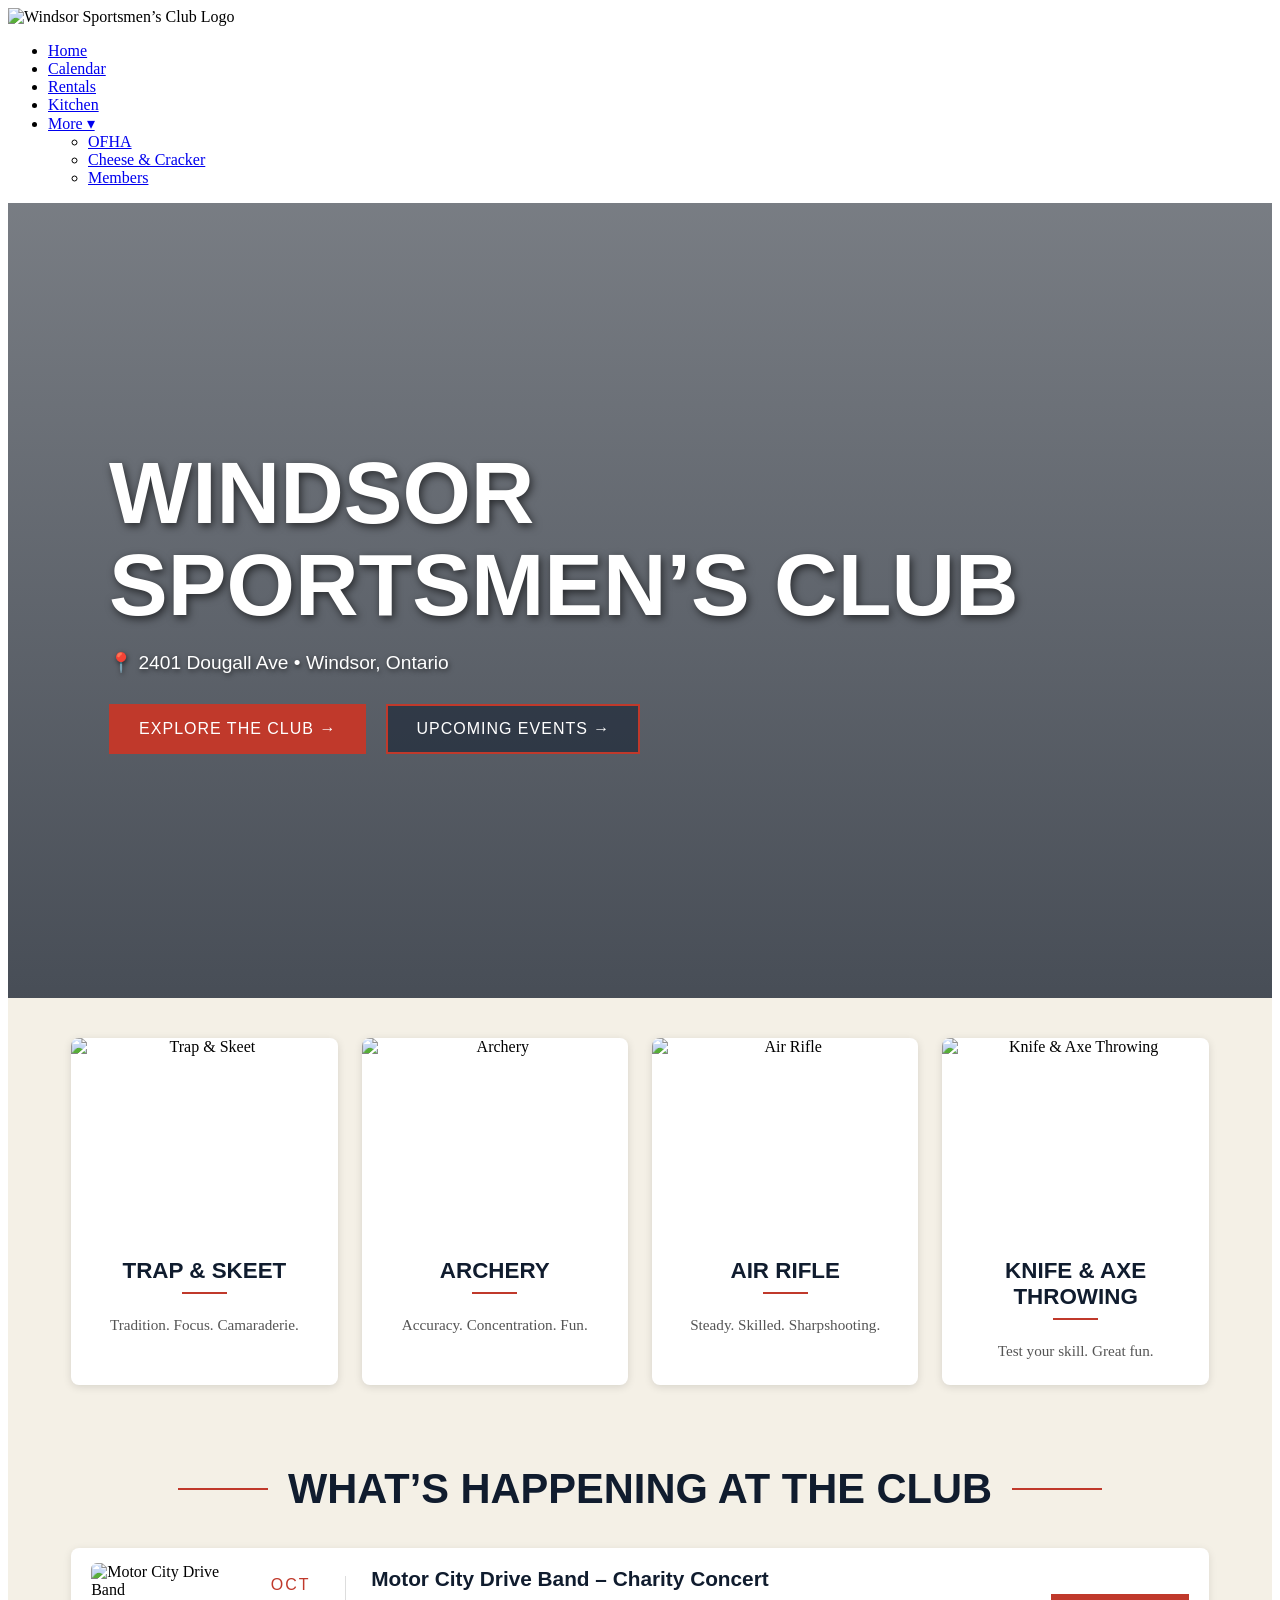
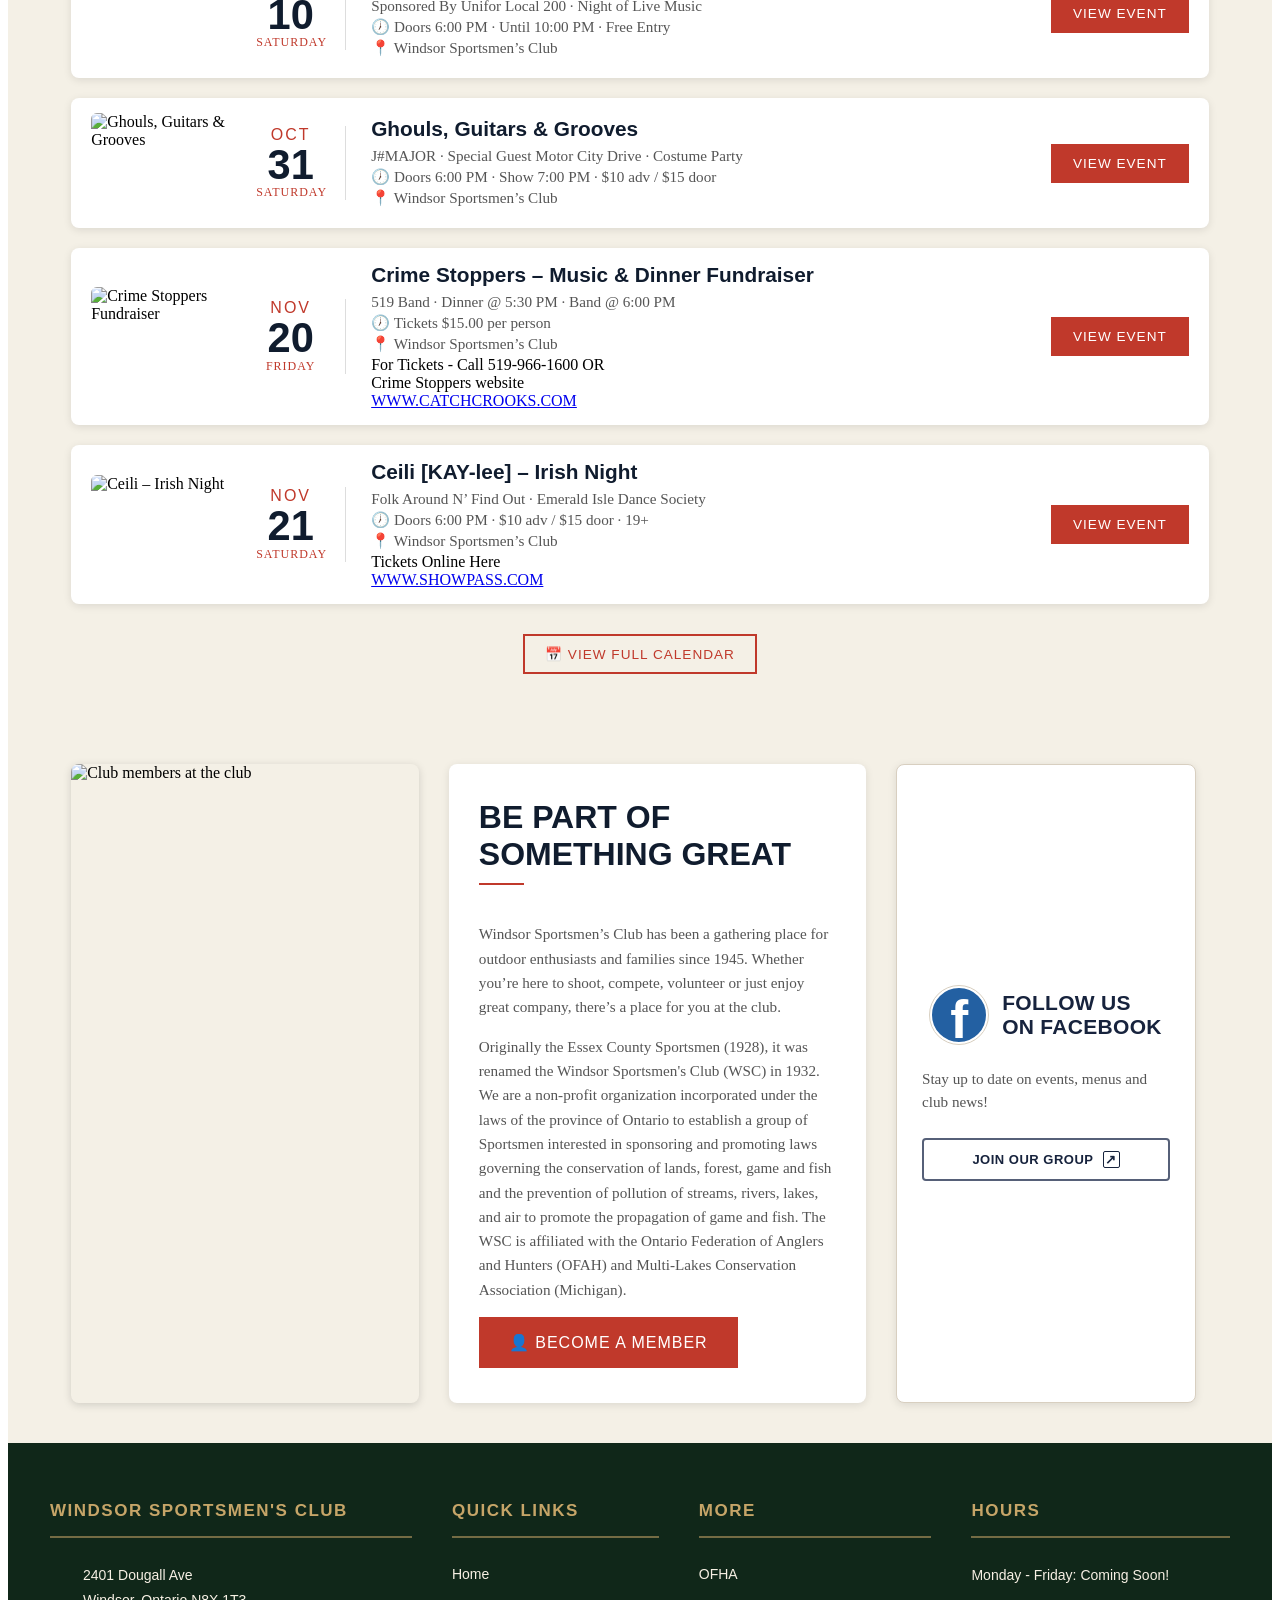
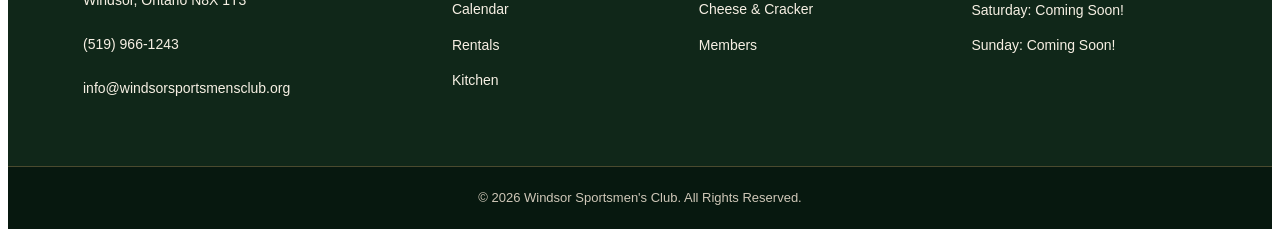
==== index.html @ 7c928023 "Update footer hours to 'Coming Soon!'" ====
<!DOCTYPE html>
<html lang="en">
<head>
    <meta charset="UTF-8">
    <meta name="viewport" content="width=device-width, initial-scale=1, user-scalable=yes">
    <title>Windsor Sportsmen’s Club</title>
    <link rel="stylesheet" href="styles.css?v=10">
    <link rel="stylesheet" href="styles/home.css">
    <link rel="stylesheet" href="styles/index.css">
</head>

<body class="home">

<!-- =========================================================
     NAVIGATION (DIRECTLY INCLUDED) — UNCHANGED
========================================================= -->
<header>
    <nav class="main-nav">

        <!-- LOGO -->
        <div class="logo">
            <img src="images/WINDSOR SPORTSMANS REMAKE.png"
                 alt="Windsor Sportsmen’s Club Logo">
        </div>

        <div class="nav-spacer"></div>

        <!-- NAV LINKS -->
        <ul class="nav-links">

            <li><a href="index.html">Home</a></li>
            <li><a href="calendar.html">Calendar</a></li>
            <li><a href="private-events.html">Rentals</a></li>
            <li><a href="kitchen.html">Kitchen</a></li>

             <!-- MORE DROPDOWN -->
            <li class="dropdown">
                <a href="#">More ▾</a>

                <ul class="dropdown-menu">

                    <li><a href="ofha.html">OFHA</a></li>
                    <li><a href="cheese-cracker.html">Cheese & Cracker</a></li>
                    <li><a href="members.html">Members</a></li>

                </ul>
            </li>

        </ul>
    </nav>
</header>

<main>

    <!-- Spacer under fixed nav -->
    <section style="height: -20px;"></section>

<!-- =========================================================
     HERO SECTION
========================================================= -->
<section class="hero" id="hero">

    <h1 class="hero-title home-hero-title">
        Windsor<br>Sportsmen’s Club
    </h1>

    <p class="hero-address">📍 2401 Dougall Ave • Windsor, Ontario</p>

    <div class="hero-buttons">
        <a href="#" class="btn btn-solid">Explore the Club →</a>
        <a href="calendar.html" class="btn btn-outline">Upcoming Events →</a>
    </div>

</section>

<!-- =========================================================
     ACTIVITY CARDS
========================================================= -->
<section class="activities">

    <div class="activity-card"
     onclick="location.href='trap-skeet.html';">
        <img src="images/trapskeet.png" alt="Trap & Skeet">
        <div class="activity-body">
            <h3>Trap & Skeet</h3>
            <span class="line"></span>
            <p>Tradition. Focus. Camaraderie.</p>
        </div>
    </div>

    <div class="activity-card"
     onclick="location.href='archery.html';">
        <img src="images/archery.jpg" alt="Archery">
        <div class="activity-body">
            <h3>Archery</h3>
            <span class="line"></span>
            <p>Accuracy. Concentration. Fun.</p>
        </div>
    </div>

    <div class="activity-card"
     onclick="location.href='air-rifle.html';">
        <img src="images/airrifle.png" alt="Air Rifle">
        <div class="activity-body">
            <h3>Air Rifle</h3>
            <span class="line"></span>
            <p>Steady. Skilled. Sharpshooting.</p>
        </div>
    </div>

    <div class="activity-card"
     onclick="location.href='KnifeAxe.html';">
        <img src="images/axethrowing.png" alt="Knife & Axe Throwing">
        <div class="activity-body">
            <h3>Knife & Axe Throwing</h3>
            <span class="line"></span>
            <p>Test your skill. Great fun.</p>
        </div>
    </div>

</section>

<!-- =========================================================
     EVENTS SECTION
========================================================= -->
<section class="events-section">

    <h2 class="events-heading">
        <span class="line"></span>
        What’s Happening at the Club
        <span class="line"></span>
    </h2>

    <!-- EVENT 1 -->
    <div class="event-row">

        <img src="images/facebook_1791176441052_75127385114109693631.jpg"
             alt="Motor City Drive Band"
             class="clickable-vertical-img"
             onclick="openFullscreenImage('images/facebook_1791176441052_7512738511410969363.jpg')">

        <div class="event-date">
            <span class="event-month">OCT</span>
            <span class="event-day">10</span>
            <span class="event-weekday">Saturday</span>
        </div>

        <div class="event-details">
            <h3>Motor City Drive Band – Charity Concert</h3>
            <p>Sponsored By Unifor Local 200 · Night of Live Music</p>
            <p>🕖 Doors 6:00 PM · Until 10:00 PM · Free Entry</p>
            <p>📍 Windsor Sportsmen’s Club</p>
        </div>

        <a href="calendar.html" class="btn btn-solid btn-small">View Event</a>

    </div>

    <!-- EVENT 2 -->
    <div class="event-row">

        <img src="images/groove.jpg"
             alt="Ghouls, Guitars & Grooves"
             class="clickable-vertical-img"
             onclick="openFullscreenImage('images/775419803_122127026126817145_9159565317812014841_n.jpg')">

        <div class="event-date">
            <span class="event-month">OCT</span>
            <span class="event-day">31</span>
            <span class="event-weekday">Saturday</span>
        </div>

        <div class="event-details">
            <h3>Ghouls, Guitars & Grooves</h3>
            <p>J#MAJOR · Special Guest Motor City Drive · Costume Party</p>
            <p>🕖 Doors 6:00 PM · Show 7:00 PM · $10 adv / $15 door</p>
            <p>📍 Windsor Sportsmen’s Club</p>
        </div>

        <a href="calendar.html" class="btn btn-solid btn-small">View Event</a>

    </div>

    <!-- EVENT 3 -->
    <div class="event-row">

        <img src="images/crimestoppersfundnov20.jpg"
             alt="Crime Stoppers Fundraiser"
             class="clickable-vertical-img"
             onclick="openFullscreenImage('images/crimestoppersfundnov201.jpg')">

        <div class="event-date">
            <span class="event-month">NOV</span>
            <span class="event-day">20</span>
            <span class="event-weekday">Friday</span>
        </div>

        <div class="event-details">
            <h3>Crime Stoppers – Music & Dinner Fundraiser</h3>
            <p>519 Band · Dinner @ 5:30 PM · Band @ 6:00 PM</p>
            <p>🕖 Tickets $15.00 per person</p>
            <p>📍 Windsor Sportsmen’s Club</p>
            For Tickets - Call 519-966-1600 OR<br>
            Crime Stoppers website<br>
            <a href="https://www.catchcrooks.com">WWW.CATCHCROOKS.COM</a>
        </div>

        <a href="calendar.html" class="btn btn-solid btn-small">View Event</a>

    </div>

    <!-- EVENT 4 -->
    <div class="event-row">

        <img src="images/Ceili_Flyer_Editable.jpg"
             alt="Ceili – Irish Night"
             class="clickable-vertical-img"
             onclick="openFullscreenImage('images/Ceili_Flyer_Editable1.jpg')">

        <div class="event-date">
            <span class="event-month">NOV</span>
            <span class="event-day">21</span>
            <span class="event-weekday">Saturday</span>
        </div>

        <div class="event-details">
            <h3>Ceili [KAY-lee] – Irish Night</h3>
            <p>Folk Around N’ Find Out · Emerald Isle Dance Society</p>
            <p>🕖 Doors 6:00 PM · $10 adv / $15 door · 19+</p>
            <p>📍 Windsor Sportsmen’s Club</p>
            Tickets Online Here<br>
            <a href="https://www.showpass.com/ceili-at-the-club/?no-cache=1">WWW.SHOWPASS.COM</a>
        </div>

        <a href="calendar.html" class="btn btn-solid btn-small">View Event</a>

    </div>

    <div class="events-footer">
        <a href="calendar.html" class="btn btn-outline btn-small">📅 View Full Calendar</a>
    </div>

</section>

<!-- =========================================================
     MEMBERSHIP + FACEBOOK SECTION
========================================================= -->
<section class="membership-section">

    <!-- LEFT: PHOTO -->
    <img src="images/meeting1.png"
         alt="Club members at the club"
         class="membership-image">

    <!-- MIDDLE: TEXT -->
    <div class="membership-text">
        <h2>Be Part of Something Great</h2>
        <span class="line"></span>

        <p>Windsor Sportsmen’s Club has been a gathering place for outdoor
        enthusiasts and families since 1945. Whether you’re here to shoot,
        compete, volunteer or just enjoy great company, there’s a place for
        you at the club.</p>

        <p>Originally the Essex County Sportsmen (1928), it was renamed the
           Windsor Sportsmen's Club (WSC) in 1932. We are a non-profit 
           organization incorporated under the laws of the province of 
           Ontario to establish a group of Sportsmen interested in sponsoring
           and promoting laws governing the conservation of lands, forest, 
           game and fish and the prevention of pollution of streams, rivers,
           lakes, and air to promote the propagation of game and fish. 
           The WSC is affiliated with the Ontario Federation of Anglers and
           Hunters (OFAH) and Multi-Lakes Conservation Association (Michigan).</p>

        <a href="documents/WSC MEMBERSHIP.pdf" target="_blank" class="btn btn-solid"> 👤 Become a Member </a>
    </div>
    
<!-- RIGHT: FACEBOOK CARD -->
<div class="facebook-card">

    <!-- Facebook heading -->
    <div class="facebook-card-heading">

        <div class="facebook-logo" aria-label="Facebook">
            f
        </div>

        <h3>
            FOLLOW US
            <span>ON FACEBOOK</span>
        </h3>

    </div>

    <!-- Description -->
    <p>
        Stay up to date on events,
        menus and club news!
    </p>

    <!-- Join group button -->
    <a
        href="https://www.facebook.com/groups/100671860008159/"
        class="facebook-join-btn"
        target="_blank"
        rel="noopener noreferrer"
    >
        JOIN OUR GROUP
        <span class="facebook-external-icon">↗</span>
    </a>

</div>

</section>

</main>

<!-- =========================================================
     FOOTER
========================================================= -->
    <footer class="footer">
    <div class="footer-container">

        <div class="footer-column">
            <h3>WINDSOR SPORTSMEN'S CLUB</h3>

            <div class="footer-item">
                <i class="fas fa-map-marker-alt"></i>
                <span>
                    2401 Dougall Ave<br>
                    Windsor, Ontario N8X 1T3
                </span>
            </div>

            <div class="footer-item">
                <i class="fas fa-phone"></i>
                <span>(519) 966-1243</span>
            </div>

            <div class="footer-item">
                <i class="fas fa-envelope"></i>
                <span>info@windsorsportsmensclub.org</span>
            </div>
        </div>

        <div class="footer-column">
    <h3>QUICK LINKS</h3>
    <ul>
        <li><a href="index.html">Home</a></li>
        <li><a href="calendar.html">Calendar</a></li>
        <li><a href="private-events.html">Rentals</a></li>
        <li><a href="kitchen.html">Kitchen</a></li>
    </ul>
</div>

<div class="footer-column">
    <h3>MORE</h3>
    <ul>
        <li><a href="ofha.html">OFHA</a></li>
        <li><a href="cheese-cracker.html">Cheese &amp; Cracker</a></li>
        <li><a href="members.html">Members</a></li>
    </ul>
</div>

        <div class="footer-column">
            <h3>HOURS</h3>
            <p>Monday - Friday: Coming Soon!</p>
            <p>Saturday: Coming Soon!</p>
            <p>Sunday: Coming Soon!</p>
        </div>

    </div>

    <div class="footer-bottom">
        © 2026 Windsor Sportsmen's Club. All Rights Reserved.
    </div>
</footer>
    
<div id="footer-placeholder"></div>
<script src="scripts/load-footer.js"></script>

<!-- ⭐ JS MOVED HERE SO NAV WORKS PROPERLY -->
<script>
document.querySelectorAll('.dropdown > a').forEach(link => {
    link.addEventListener('click', function(e) {
        if (window.innerWidth <= 900) {
            e.preventDefault();
            this.parentElement.classList.toggle('open');
        }
    });
});

document.querySelectorAll('.dropdown-sub > a').forEach(link => {
    link.addEventListener('click', function(e) {
        if (window.innerWidth <= 900) {
            e.preventDefault();
            this.parentElement.classList.toggle('open');
        }
    });
});
</script>

<script>
function openFullscreenImage(imageSrc) {
window.open(imageSrc, '_blank');
}
</script>

<!-- ⭐ YOUR MAIN NAVIGATION SCRIPT -->
<script src="scripts.js"></script>

</body>
</html>
---- styles/index.css ----
/* =========================================================
   Windsor Sportsmen's Club — NEW Homepage Styles
   styles/index.css
   All visual changes for the new homepage live HERE.
========================================================= */

/* ----- Color palette (from the mockup) ----- */
:root {
    --navy: #101c2e;
    --navy-light: #1b2a42;
    --red: #c0392b;
    --red-dark: #a93226;
    --cream: #f4f0e6;
    --white: #ffffff;
    --text-dark: #222222;
    --text-muted: #555555;
}

/* ----- Small red divider lines ----- */
.home .activities .line,
.home .events-heading .line,
.home .membership-text .line,
.home .facebook-card .line {
    display: inline-block;
    width: 45px;
    height: 2px;
    background: var(--red);
    border: none;
    margin: 8px auto;
}

/* =========================================================
   BUTTONS
========================================================= */
.home .btn {
    display: inline-block;
    padding: 14px 28px;
    font-family: 'Oswald', Arial, sans-serif;
    font-size: 1em;
    letter-spacing: 1px;
    text-transform: uppercase;
    text-decoration: none;
    border: 2px solid var(--red);
    transition: all 0.2s ease;
}

.home .btn-solid {
    background: var(--red);
    color: var(--white);
}

.home .btn-solid:hover {
    background: var(--red-dark);
    border-color: var(--red-dark);
}

.home .btn-outline {
    background: rgba(16, 28, 46, 0.55);
    color: var(--white);
}

.home .btn-outline:hover {
    background: var(--red);
    border-color: var(--red);
}

.home .btn-small {
    padding: 10px 20px;
    font-size: 0.85em;
    white-space: nowrap;
}

/* =========================================================
   HERO SECTION
========================================================= */
.home .hero {
    /* ⭐ Replace with your clubhouse photo's real file name */
    background-image:
        linear-gradient(rgba(10, 18, 30, 0.55), rgba(10, 18, 30, 0.75)),
        url("../images/hero-clubhouse.jpg");
    background-size: cover;
    background-position: center;
    min-height: 75vh;
    display: flex;
    flex-direction: column;
    justify-content: center;
    align-items: flex-start;
    padding: 60px 8%;
}

.home .hero-title {
    font-family: 'Oswald', Arial, sans-serif;
    font-size: clamp(2.8em, 8vw, 5.5em);
    line-height: 1.05;
    text-transform: uppercase;
    color: var(--white);
    margin: 0 0 20px 0;
    text-shadow: 2px 3px 8px rgba(0, 0, 0, 0.6);
}

.home .hero-address {
    font-family: 'Oswald', Arial, sans-serif;
    font-size: 1.2em;
    color: var(--white);
    margin: 0 0 30px 0;
    text-shadow: 1px 2px 5px rgba(0, 0, 0, 0.6);
}

.home .hero-buttons {
    display: flex;
    gap: 20px;
    flex-wrap: wrap;
}

/* =========================================================
   ACTIVITY CARDS
========================================================= */
.home .activities {
    display: grid;
    grid-template-columns: repeat(4, 1fr);
    gap: 24px;
    padding: 40px 5%;
    background: var(--cream);
}

.home .activity-card {
    background: var(--white);
    border-radius: 8px;
    overflow: hidden;
    box-shadow: 0 2px 8px rgba(0, 0, 0, 0.12);
    text-align: center;
    transition: transform 0.2s ease, box-shadow 0.2s ease;

    cursor: pointer;
}

.home .activity-card:hover {
    transform: translateY(-6px);
    box-shadow: 0 8px 20px rgba(0, 0, 0, 0.2);
}

.home .activity-card img {
    width: 100%;
    height: 200px;
    object-fit: cover;
    display: block;
}

.home .activity-body {
    padding: 20px 15px 25px;
}

.home .activity-card h3 {
    font-family: 'Oswald', Arial, sans-serif;
    font-size: 1.4em;
    text-transform: uppercase;
    color: var(--navy);
    margin: 0;
}

.home .activity-card p {
    color: var(--text-muted);
    font-size: 0.95em;
    margin: 10px 0 0;
}

/* =========================================================
   EVENTS SECTION
========================================================= */
.home .events-section {
    background: var(--cream);
    padding: 20px 5% 50px;
}

.home .events-heading {
    font-family: 'Oswald', Arial, sans-serif;
    font-size: clamp(1.8em, 4vw, 2.6em);
    text-transform: uppercase;
    color: var(--navy);
    text-align: center;
    display: flex;
    align-items: center;
    justify-content: center;
    gap: 20px;
    margin: 20px 0 35px;
}

.home .events-heading .line {
    width: 90px;
    margin: 0;
    flex-shrink: 0;
}

.home .event-row {
    display: grid;
    grid-template-columns: 140px 90px 1fr auto;
    gap: 25px;
    align-items: center;
    background: var(--white);
    border-radius: 8px;
    box-shadow: 0 2px 8px rgba(0, 0, 0, 0.1);
    padding: 15px 20px;
    margin-bottom: 20px;
}

.home .event-row .clickable-vertical-img {
    width: 140px;
    height: 100px;
    object-fit: cover;
    border-radius: 6px;
    cursor: pointer;
    display: block;
}

.home .event-date {
    text-align: center;
    border-right: 1px solid #ddd;
    padding-right: 20px;
}

.home .event-month {
    display: block;
    font-family: 'Oswald', Arial, sans-serif;
    color: var(--red);
    font-size: 1em;
    letter-spacing: 2px;
}

.home .event-day {
    display: block;
    font-family: 'Oswald', Arial, sans-serif;
    font-size: 2.6em;
    font-weight: bold;
    color: var(--navy);
    line-height: 1;
}

.home .event-weekday {
    display: block;
    font-size: 0.75em;
    color: var(--red);
    text-transform: uppercase;
    letter-spacing: 1px;
}

.home .event-details h3 {
    font-family: 'Oswald', Arial, sans-serif;
    font-size: 1.3em;
    color: var(--navy);
    margin: 0 0 6px;
}

.home .event-details p {
    margin: 3px 0;
    color: var(--text-muted);
    font-size: 0.95em;
}

.home .events-footer {
    text-align: center;
    margin-top: 30px;
}

.home .events-footer .btn-outline {
    background: transparent;
    color: var(--red);
}

.home .events-footer .btn-outline:hover {
    color: var(--white);
}

/* =========================================================
   MEMBERSHIP + FACEBOOK SECTION
========================================================= */
.home .membership-section {
    display: grid;
    grid-template-columns: 1fr 1.2fr 0.9fr;
    gap: 30px;
    padding: 40px 5%;
    background: var(--cream);
    align-items: stretch;
}

.home .membership-image {
    width: 100%;
    height: 100%;
    object-fit: cover;
    border-radius: 8px;
    box-shadow: 0 2px 8px rgba(0, 0, 0, 0.15);
}

.home .membership-text {
    background: var(--white);
    border-radius: 8px;
    box-shadow: 0 2px 8px rgba(0, 0, 0, 0.1);
    padding: 35px 30px;
}

.home .membership-text h2 {
    font-family: 'Oswald', Arial, sans-serif;
    font-size: 2em;
    text-transform: uppercase;
    color: var(--navy);
    margin: 0;
}

.home .membership-text .line {
    margin: 10px 0 18px;
}

.home .membership-text p {
    color: var(--text-muted);
    line-height: 1.6;
    font-size: 0.95em;
}

.home .facebook-card {
    background: var(--white);
    border-radius: 8px;
    box-shadow: 0 2px 8px rgba(0, 0, 0, 0.1);
    padding: 35px 25px;
    text-align: center;
    display: flex;
    flex-direction: column;
    justify-content: center;
}

.home .facebook-card h3 {
    font-family: 'Oswald', Arial, sans-serif;
    font-size: 1.5em;
    text-transform: uppercase;
    color: var(--navy);
    margin: 0;
}

.home .facebook-card p {
    color: var(--text-muted);
    font-size: 0.95em;
    margin: 10px 0 25px;
}

.home .facebook-card img {
    max-width: 200px;
    width: 100%;
}

/* =========================================================
   RESPONSIVE (tablets & phones)
========================================================= */
@media (max-width: 1000px) {
    .home .activities {
        grid-template-columns: repeat(2, 1fr);
    }

    .home .membership-section {
        grid-template-columns: 1fr;
    }

    .home .membership-image {
        height: 250px;
    }
}

@media (max-width: 700px) {
    .home .activities {
        grid-template-columns: 1fr;
    }

    .home .event-row {
        grid-template-columns: 1fr;
        text-align: center;
        gap: 15px;
    }

    .home .event-row .clickable-vertical-img {
        width: 100%;
        height: 180px;
    }

    .home .event-date {
        border-right: none;
        border-bottom: 1px solid #ddd;
        padding: 0 0 10px;
    }

    .home .hero {
        align-items: center;
        text-align: center;
        padding: 60px 6%;
    }

    .home .hero-buttons {
        justify-content: center;
    }
}

/* =========================================
   FACEBOOK CARD — REFERENCE IMAGE DESIGN
========================================= */

.facebook-card {
    box-sizing: border-box;
    width: 100%;
    max-width: 300px;
    padding: 20px 18px 15px;

    background: #f3eee6;
    border: 1.5px solid #d8cfc0;
    border-radius: 10px;

    color: #17233d;
    text-align: left;
    box-shadow: none;
}

/* Logo and heading */
.facebook-card-heading {
    display: flex;
    align-items: center;
    justify-content: center;
    gap: 14px;
    margin-bottom: 14px;
}

/* Blue Facebook circle */
.facebook-logo {
    flex: 0 0 58px;
    width: 58px;
    height: 58px;

    display: flex;
    align-items: center;
    justify-content: center;

    background: #2360a2;
    color: #ffffff;

    border: 2px solid #ffffff;
    outline: 1px solid #d8cfc0;
    border-radius: 50%;

    font-family: Arial, sans-serif;
    font-size: 54px;
    font-weight: bold;
    line-height: 1;
    padding-top: 8px;
    box-sizing: border-box;
}

/* Heading text */
.facebook-card .facebook-card-heading h3 {
    margin: 0;
    padding: 0;

    color: #17233d;
    font-family: Arial, sans-serif;
    font-size: 21px;
    font-weight: 900;
    line-height: 1.15;
    letter-spacing: 0.3px;
    text-align: left;
}

.facebook-card-heading h3 span {
    display: block;
    white-space: nowrap;
}

/* Description */
.facebook-card p {
    margin: 14px 0 15px;
    padding: 0;

    color: #252525;
    font-size: 16px;
    line-height: 1.5;
    text-align: left;
}

/* Join our group button */
.facebook-card .facebook-join-btn {
    box-sizing: border-box;
    width: 100%;
    min-height: 43px;

    display: flex;
    align-items: center;
    justify-content: center;
    gap: 9px;

    padding: 10px 8px;

    background: transparent;
    border: 2px solid #566078;
    border-radius: 4px;

    color: #17233d;
    font-family: Arial, sans-serif;
    font-size: 13px;
    font-weight: 800;
    letter-spacing: 0.5px;
    text-decoration: none;

    transition:
        background 0.2s ease,
        color 0.2s ease;
}

/* External-link symbol */
.facebook-external-icon {
    display: inline-flex;
    align-items: center;
    justify-content: center;

    width: 15px;
    height: 15px;

    border: 1.5px solid currentColor;
    border-radius: 2px;

    font-size: 13px;
    line-height: 1;
}

/* Hover effect */
.facebook-card .facebook-join-btn:hover {
    background: #17233d;
    color: #ffffff;
}

/* Mobile adjustment */
@media (max-width: 600px) {
    .facebook-card {
        max-width: 300px;
        margin-left: auto;
        margin-right: auto;
    }
}

/* Remove the white gap above the footer */
.home main {
    margin-bottom: 0;
    padding-bottom: 0;
}

/* =========================================================
   WINDSOR SPORTSMEN'S CLUB — FOOTER
========================================================= */

/* MAIN FOOTER */
.footer {
    width: 100%;
    background: #102719;
    color: #f7f0e4;
    margin: 0;
    padding: 0;
    font-family: Arial, Helvetica, sans-serif;
    box-sizing: border-box;
}

.footer *,
.footer *::before,
.footer *::after {
    box-sizing: border-box;
}

/* FOOTER CONTENT CONTAINER */
.footer-container {
    max-width: 1250px;
    margin: 0 auto;
    padding: 55px 35px 45px;
    display: grid;
    grid-template-columns: 1.4fr 0.8fr 0.9fr 1fr;
    gap: 40px;
    align-items: start;
}

/* FOOTER COLUMNS */
.footer-column {
    min-width: 0;
}

/* COLUMN HEADINGS */
.footer-column h3 {
    color: #c6a568;
    font-size: 17px;
    font-weight: 700;
    letter-spacing: 1.5px;
    line-height: 1.5;
    margin: 0 0 25px;
    padding-bottom: 12px;
    border-bottom: 2px solid rgba(198, 165, 104, 0.55);
}

/* ADDRESS, PHONE AND EMAIL ITEMS */
.footer-item {
    display: flex;
    align-items: flex-start;
    gap: 13px;
    margin-bottom: 19px;
    color: #f7f0e4;
    font-size: 14px;
    line-height: 1.8;
}

/* CONTACT ICONS */
.footer-item i {
    color: #c6a568;
    font-size: 17px;
    width: 20px;
    min-width: 20px;
    text-align: center;
    margin-top: 4px;
}

/* FOOTER PARAGRAPHS */
.footer-column p {
    color: #f7f0e4;
    font-size: 14px;
    line-height: 1.8;
    margin: 0 0 10px;
}

/* FOOTER LISTS */
.footer-column ul {
    list-style: none;
    margin: 0;
    padding: 0;
}

.footer-column ul li {
    margin-bottom: 13px;
}

/* FOOTER LINKS */
.footer-column a {
    display: inline-block;
    color: #f7f0e4;
    text-decoration: none;
    font-size: 14px;
    line-height: 1.6;
    transition: color 0.25s ease, transform 0.25s ease;
}

/* LINK HOVER EFFECT */
.footer-column a:hover {
    color: #c6a568;
    transform: translateX(4px);
}

/* FOOTER BOTTOM COPYRIGHT BAR */
.footer-bottom {
    width: 100%;
    background: #07180f;
    color: #cfc7b8;
    text-align: center;
    padding: 20px 15px;
    font-size: 13px;
    line-height: 1.7;
    border-top: 1px solid rgba(198, 165, 104, 0.35);
}

/* =========================================================
   TABLETS
========================================================= */

@media (max-width: 950px) {

    .footer-container {
        grid-template-columns: repeat(2, minmax(0, 1fr));
        gap: 40px 35px;
        padding: 45px 30px 35px;
    }

}

/* =========================================================
   MOBILE PHONES
========================================================= */

@media (max-width: 550px) {

    .footer-container {
        grid-template-columns: 1fr;
        gap: 30px;
        padding: 35px 24px 30px;
    }

    .footer-column h3 {
        font-size: 16px;
        margin-bottom: 18px;
    }

    .footer-item {
        font-size: 14px;
        gap: 12px;
        margin-bottom: 15px;
    }

    .footer-column p,
    .footer-column a {
        font-size: 14px;
    }

    .footer-column ul li {
        margin-bottom: 10px;
    }

    .footer-bottom {
        padding: 18px 15px;
        font-size: 12px;
    }

}
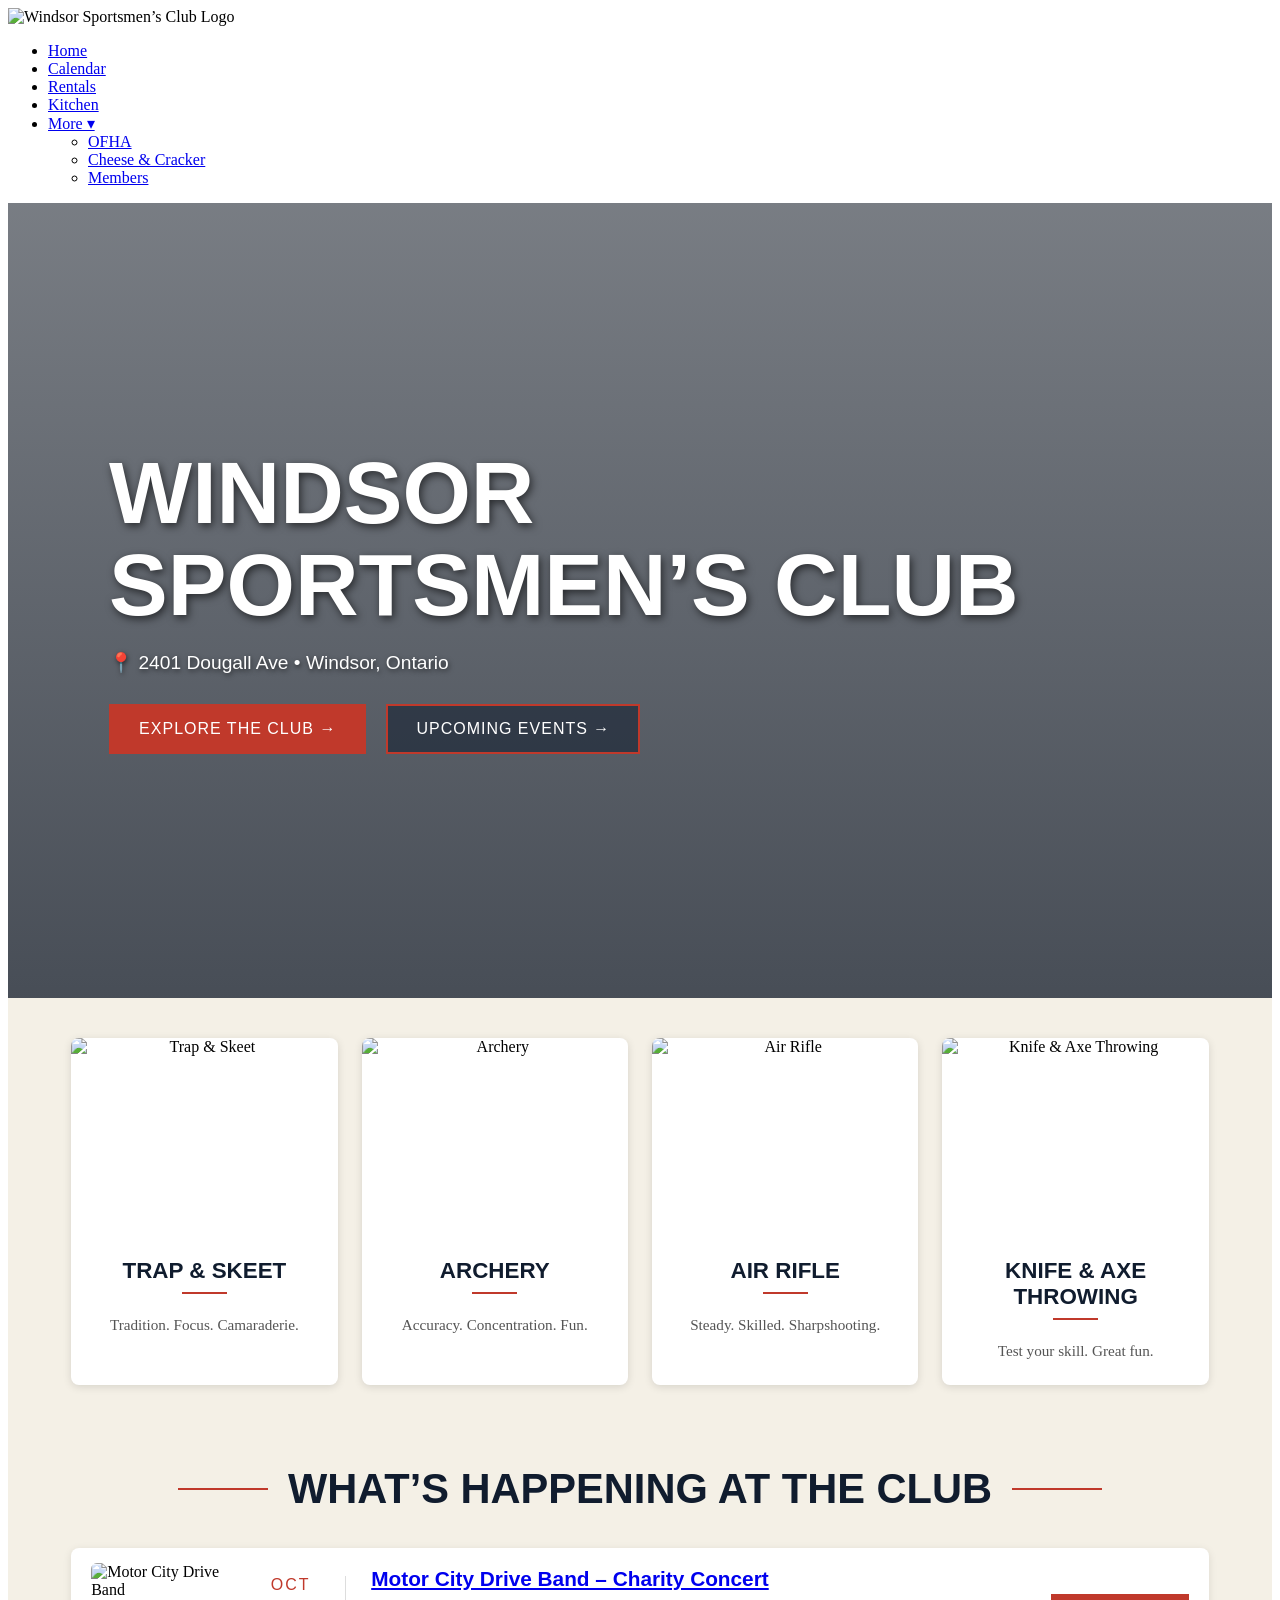
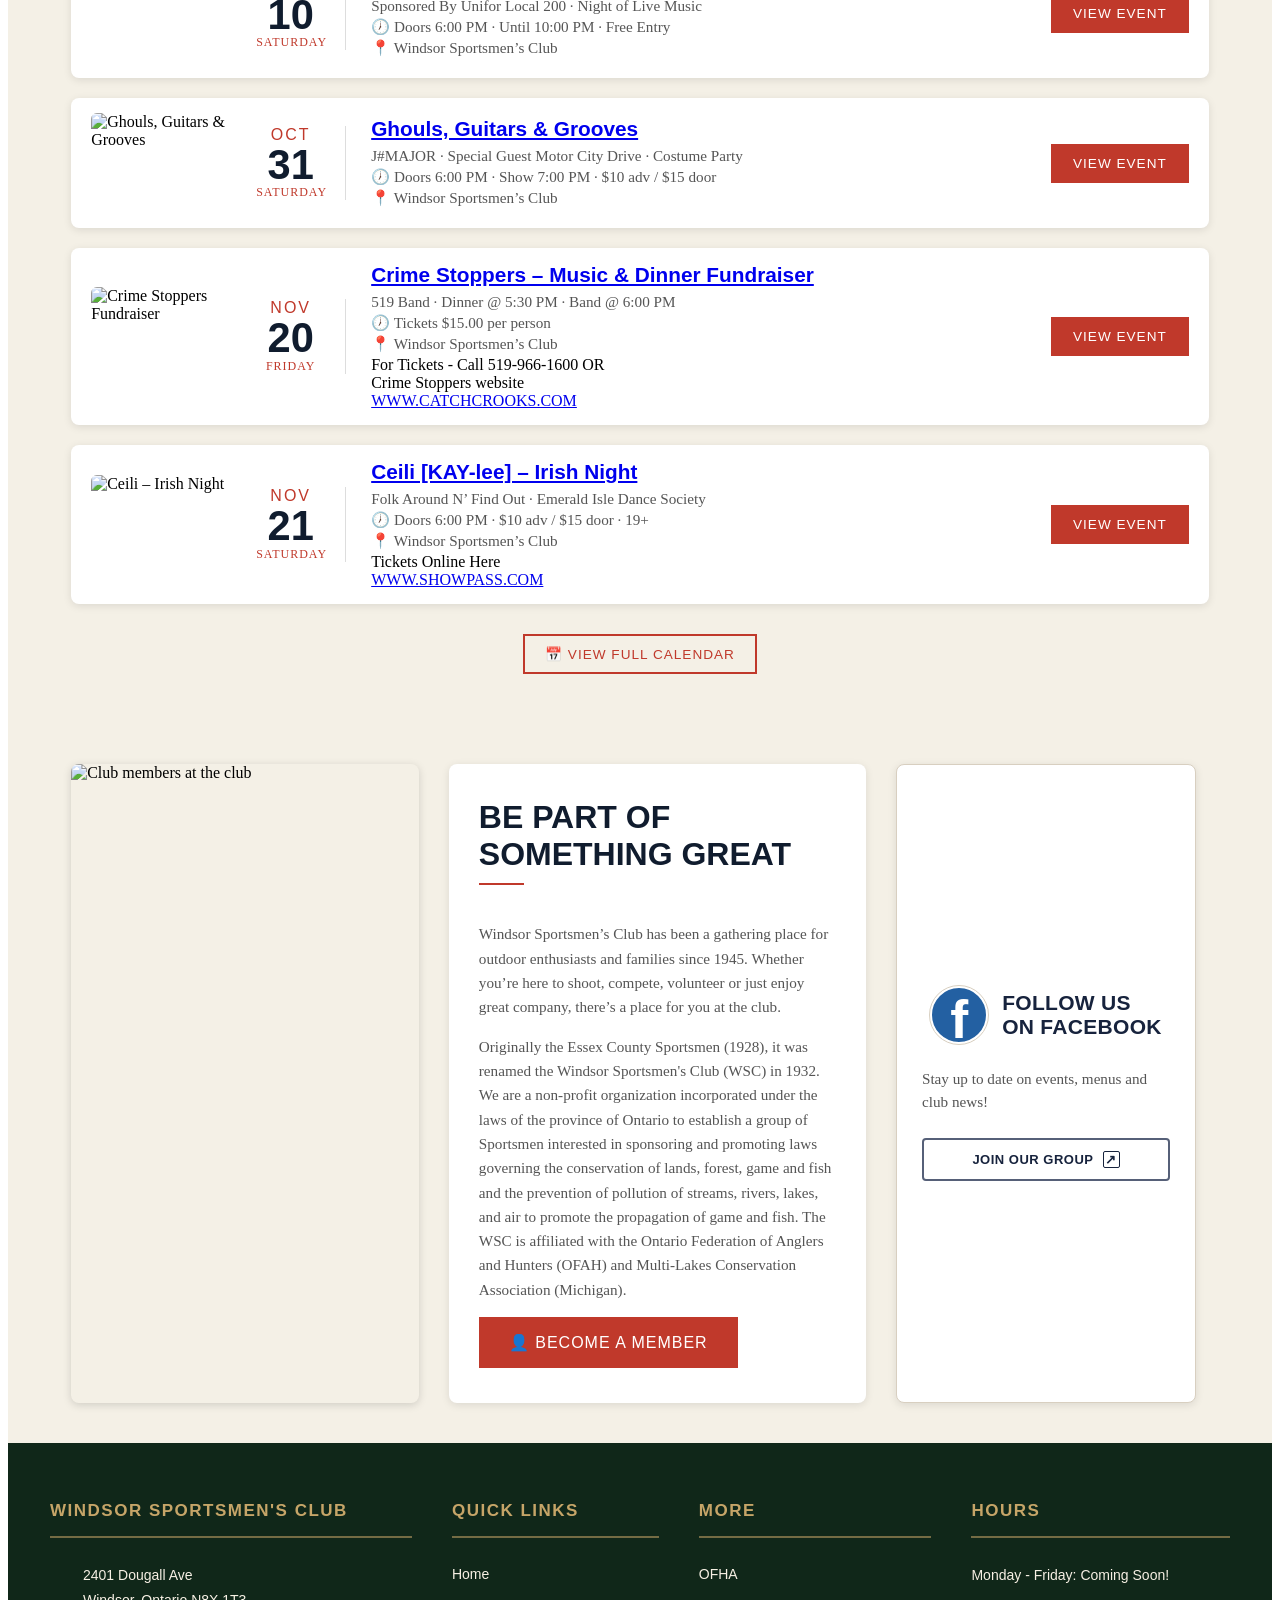
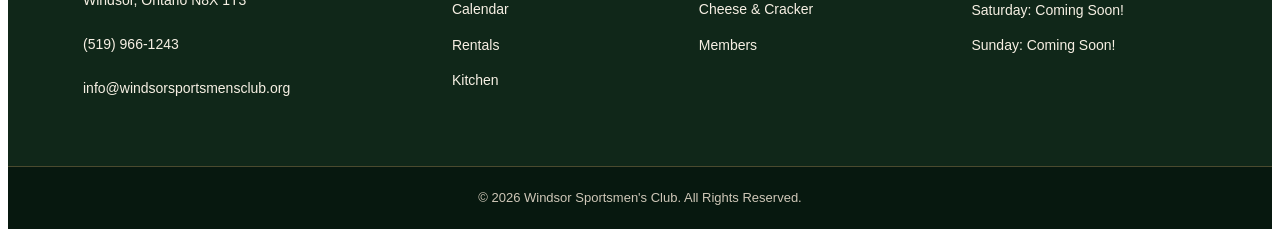
==== commit 178ef6e8: "Update event titles to include links" ====
--- a/index.html
+++ b/index.html
@@ -67,7 +67,7 @@
     <p class="hero-address">📍 2401 Dougall Ave • Windsor, Ontario</p>
 
     <div class="hero-buttons">
-        <a href="#" class="btn btn-solid">Explore the Club →</a>
+        <a href="#whats-happening" class="btn btn-solid">Explore the Club →</a>
         <a href="calendar.html" class="btn btn-outline">Upcoming Events →</a>
     </div>
 
@@ -125,7 +125,7 @@
 ========================================================= -->
 <section class="events-section">
 
-    <h2 class="events-heading">
+    <h2 class="events-heading" id="whats-happening">
         <span class="line"></span>
         What’s Happening at the Club
         <span class="line"></span>
@@ -146,7 +146,13 @@
         </div>
 
         <div class="event-details">
-            <h3>Motor City Drive Band – Charity Concert</h3>
+            <h3>
+                <a href="images/facebook_1791176441052_7512738511410969363.jpg"
+                    target="_blank"
+                    class="event-title-link">
+                    Motor City Drive Band – Charity Concert
+                </a>
+            </h3>
             <p>Sponsored By Unifor Local 200 · Night of Live Music</p>
             <p>🕖 Doors 6:00 PM · Until 10:00 PM · Free Entry</p>
             <p>📍 Windsor Sportsmen’s Club</p>
@@ -171,7 +177,13 @@
         </div>
 
         <div class="event-details">
-            <h3>Ghouls, Guitars & Grooves</h3>
+            <h3>
+                <a href="images/775419803_122127026126817145_9159565317812014841_n.jpg"
+                   target="_blank"
+                   class="event-title-link">
+                    Ghouls, Guitars & Grooves
+                </a>
+            </h3>
             <p>J#MAJOR · Special Guest Motor City Drive · Costume Party</p>
             <p>🕖 Doors 6:00 PM · Show 7:00 PM · $10 adv / $15 door</p>
             <p>📍 Windsor Sportsmen’s Club</p>
@@ -196,7 +208,13 @@
         </div>
 
         <div class="event-details">
-            <h3>Crime Stoppers – Music & Dinner Fundraiser</h3>
+            <h3>
+                <a href="images/crimestoppersfundnov201.jpg"
+                   target="_blank"
+                   class="event-title-link">
+                    Crime Stoppers – Music & Dinner Fundraiser
+                </a>
+            </h3>
             <p>519 Band · Dinner @ 5:30 PM · Band @ 6:00 PM</p>
             <p>🕖 Tickets $15.00 per person</p>
             <p>📍 Windsor Sportsmen’s Club</p>
@@ -224,7 +242,13 @@
         </div>
 
         <div class="event-details">
-            <h3>Ceili [KAY-lee] – Irish Night</h3>
+            <h3>
+                <a href="images/Ceili_Flyer_Editable1.jpg"
+                   target="_blank"
+                   class="event-title-link">
+                    Ceili [KAY-lee] – Irish Night
+                </a>
+            </h3>
             <p>Folk Around N’ Find Out · Emerald Isle Dance Society</p>
             <p>🕖 Doors 6:00 PM · $10 adv / $15 door · 19+</p>
             <p>📍 Windsor Sportsmen’s Club</p>
--- a/styles/index.css
+++ b/styles/index.css
@@ -544,6 +544,10 @@
     padding-bottom: 0;
 }
 
+#whats-happening {
+    scroll-margin-top: 120px;
+}
+
 /* =========================================================
    WINDSOR SPORTSMEN'S CLUB — FOOTER
 ========================================================= */
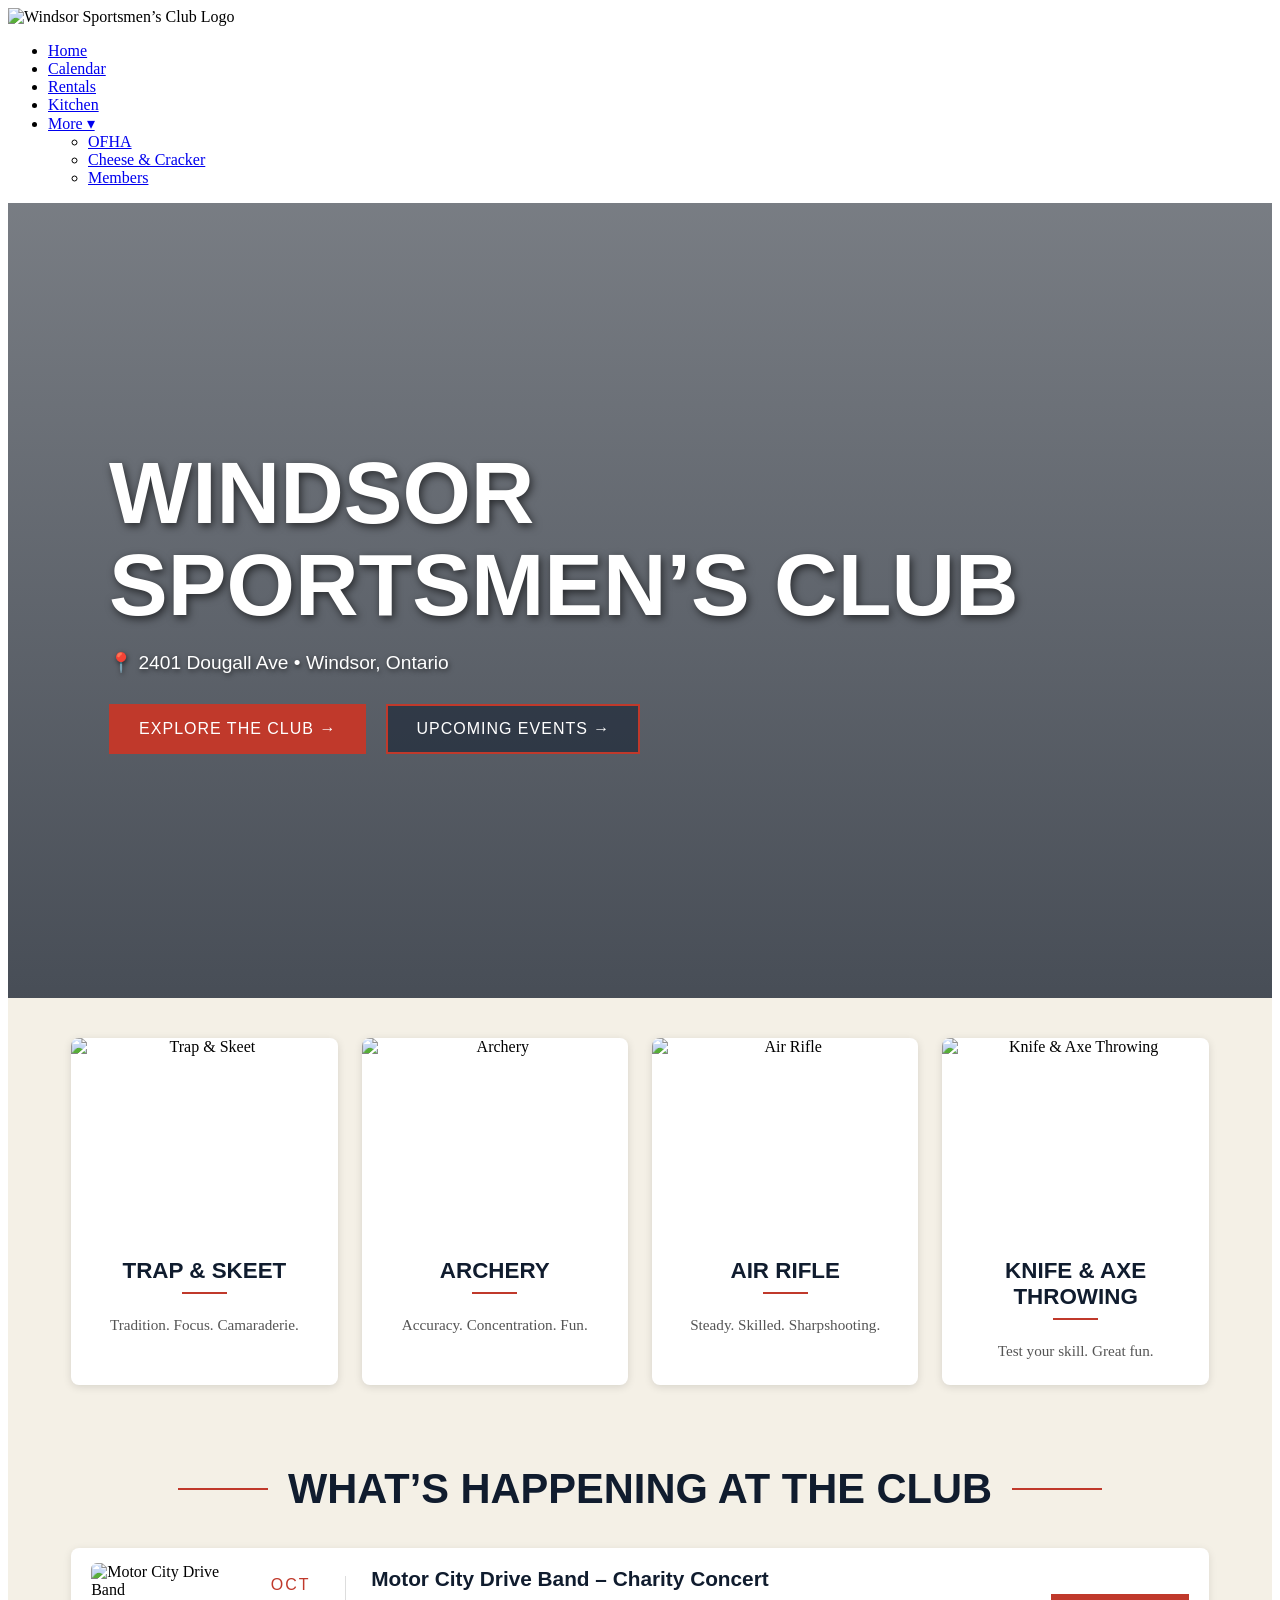
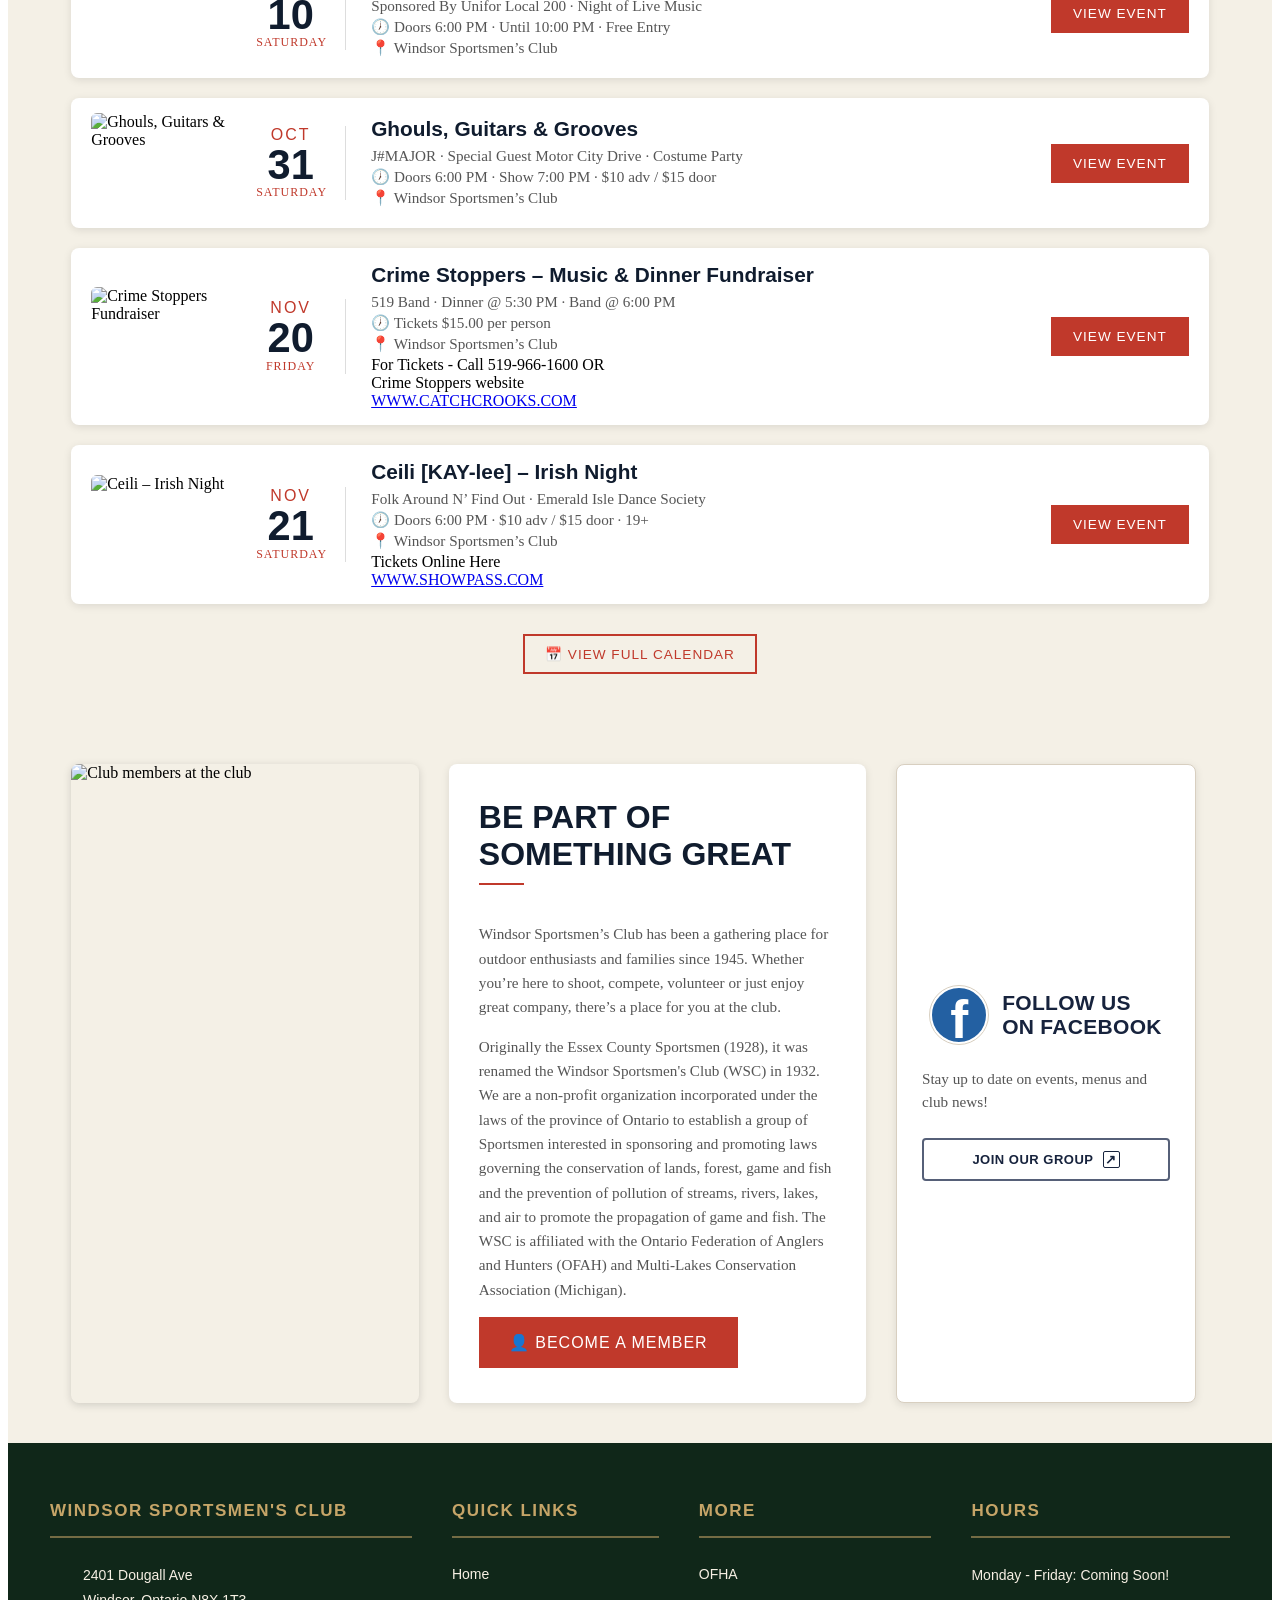
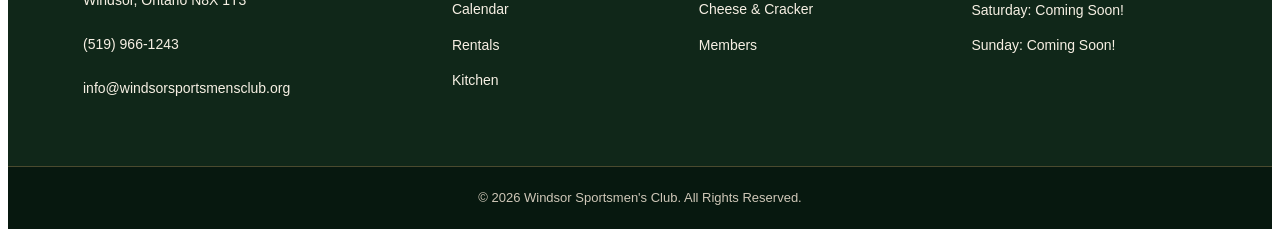
==== commit 056aee52: "Reposition script for footer loading Moved script tag for loading footer to ensure navigation works " ====
--- a/index.html
+++ b/index.html
@@ -401,7 +401,6 @@
 </footer>
     
 <div id="footer-placeholder"></div>
-<script src="scripts/load-footer.js"></script>
 
 <!-- ⭐ JS MOVED HERE SO NAV WORKS PROPERLY -->
 <script>
--- a/styles/index.css
+++ b/styles/index.css
@@ -548,6 +548,17 @@
     scroll-margin-top: 120px;
 }
 
+/* Clickable event titles */
+.event-title-link {
+    color: inherit;
+    text-decoration: none;
+    cursor: pointer;
+}
+
+.event-title-link:hover {
+    text-decoration: underline;
+}
+
 /* =========================================================
    WINDSOR SPORTSMEN'S CLUB — FOOTER
 ========================================================= */
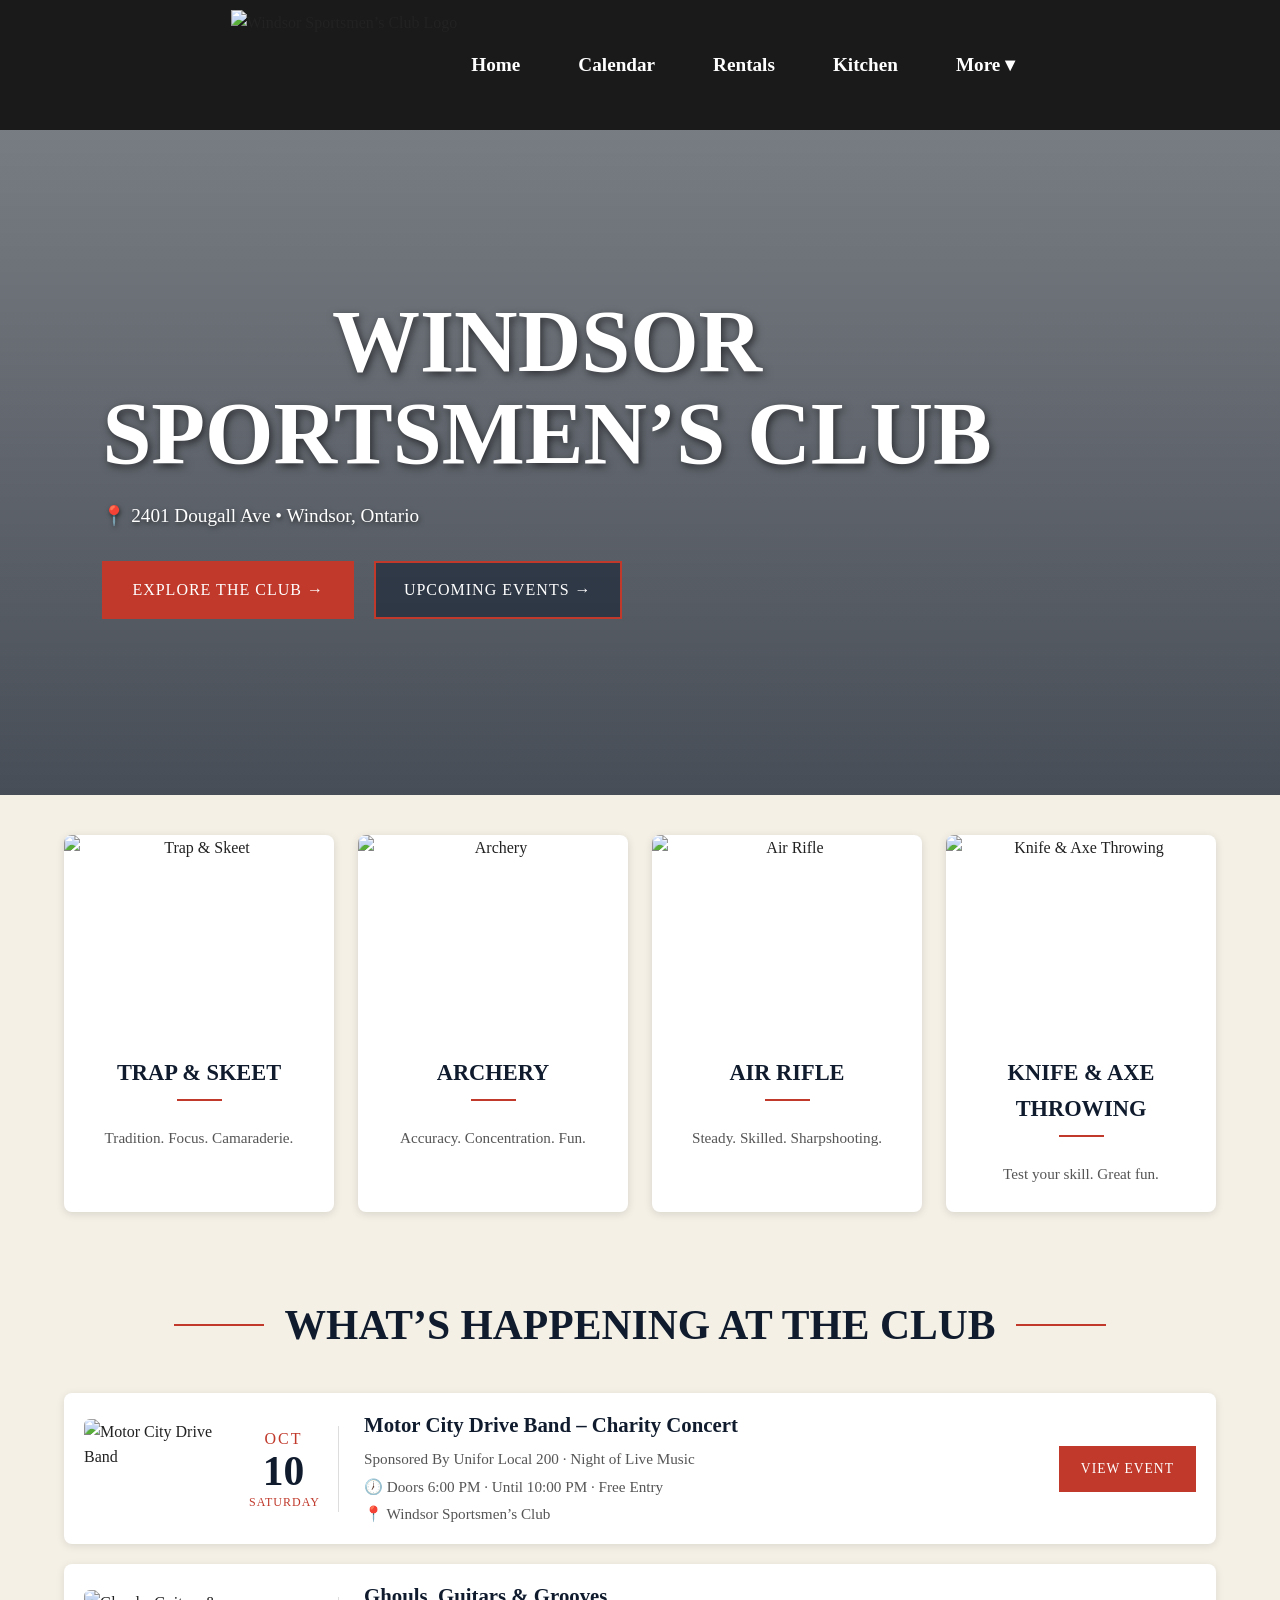
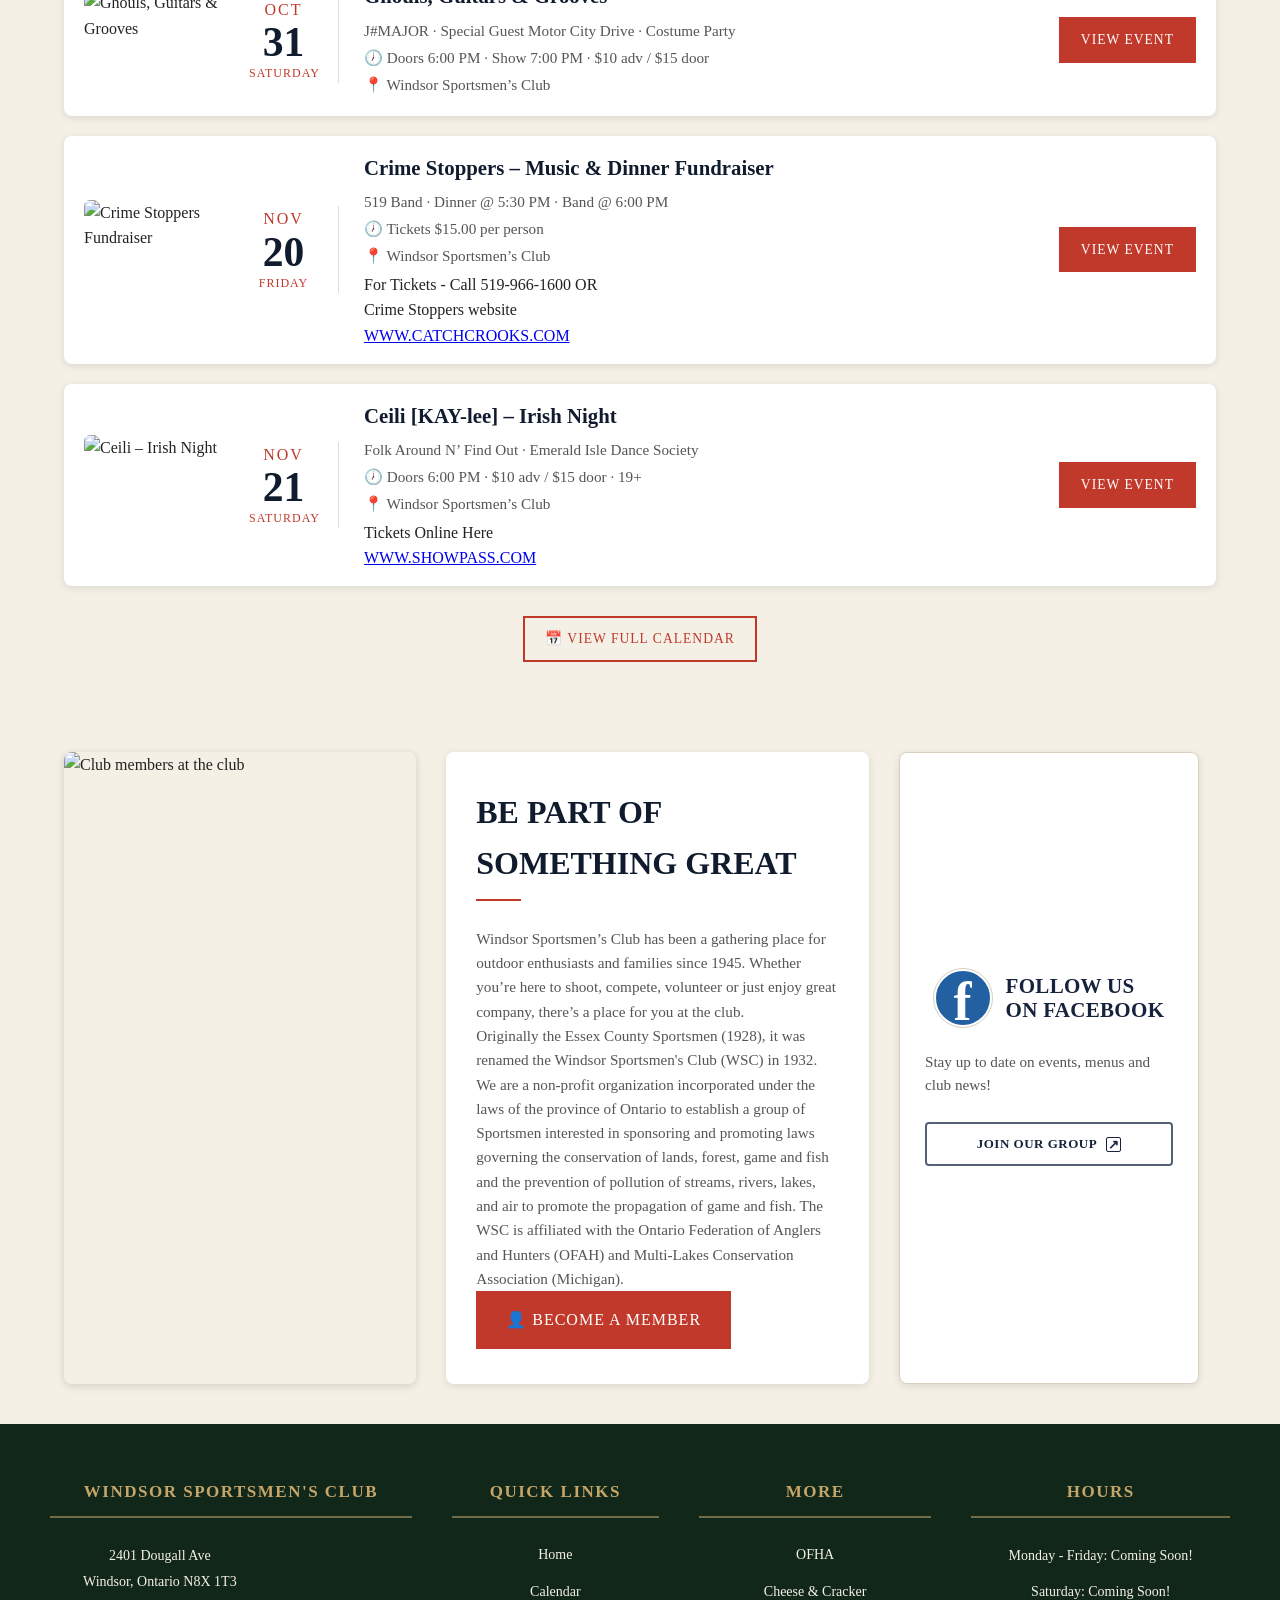
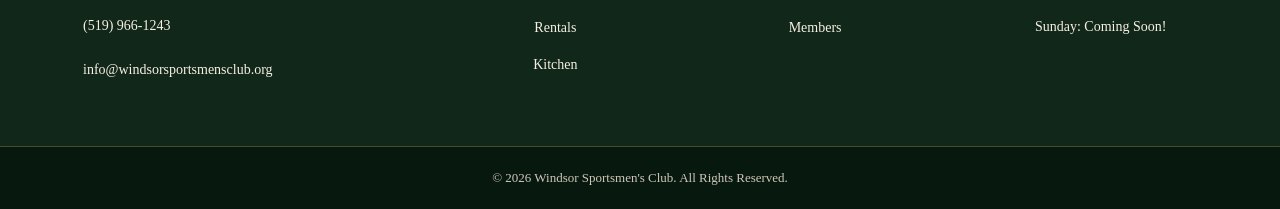
==== commit f7af845e: "Update index.html with additional stylesheets" ====
--- a/index.html
+++ b/index.html
@@ -4,9 +4,14 @@
     <meta charset="UTF-8">
     <meta name="viewport" content="width=device-width, initial-scale=1, user-scalable=yes">
     <title>Windsor Sportsmen’s Club</title>
+
+    <!-- =========================================================
+         PAGE STYLESHEETS
+    ========================================================== -->
     <link rel="stylesheet" href="styles.css?v=10">
     <link rel="stylesheet" href="styles/home.css">
     <link rel="stylesheet" href="styles/index.css">
+    
 </head>
 
 <body class="home">
--- a/styles.css
+++ b/styles.css
@@ -0,0 +1,4317 @@
+/* ------------------------------
+   GLOBAL RESET + BASE STYLES
+--------------------------------*/
+* {
+    margin: 0;
+    padding: 0;
+    box-sizing: border-box;
+}
+
+html {
+    scroll-behavior: smooth;
+}
+
+body {
+    font-family: Arial, Helvetica, sans-serif;
+    line-height: 1.6;
+    color: #222;
+    background-color: transparent;
+}
+
+/* A simple layout container for main content */
+main {
+    max-width: 1200px;
+    margin: 0 auto;
+    padding: 0 16px 40px;
+}
+
+/* Homepage container */
+.home {
+    position: relative;
+    z-index: 0;
+}
+
+/* Full-page fixed background + overlay */
+.home::before {
+    content: "";
+    position: fixed; /* background stays still */
+    top: 0;
+    left: 0;
+    width: 100%;
+    height: 100%;
+
+    background-image:
+        linear-gradient(rgba(255, 255, 255, 0.30), rgba(255, 255, 255, 0.30)),
+        url("images/tree line bg.png");
+
+    background-size: cover;
+    background-position: bottom center;
+    background-repeat: no-repeat;
+
+    pointer-events: none;
+    z-index: -1;
+}
+
+/* Force dropdown menus above TV page cards */
+.dropdown-menu,
+.submenu-right {
+    position: absolute;
+    z-index: 99999; /* higher than nav, cards, shadows, everything */
+}
+
+/* ------------------------------
+   NAVIGATION
+--------------------------------*/
+.main-nav {
+    position: fixed;
+    top: 0;
+    left: 0;
+    width: 100%;
+    z-index: 2000;
+    display: flex;
+    align-items: center;
+    justify-content: center; /* centered nav */
+    padding: 10px 0;
+    background-color: #1a1a1a;
+    border-bottom: none;
+}
+
+.nav-spacer {
+    display: none;
+}
+
+.logo img {
+    height: 110px;
+    width: auto;
+    display: block;
+}
+
+.nav-links {
+    list-style: none;
+    display: flex;
+    gap: 30px;
+    align-items: center;
+    padding-right: 20px;
+}
+
+.nav-links li {
+    position: relative;
+}
+
+/* Base nav link style */
+.nav-links a {
+    padding: 10px 14px;
+    font-size: 1.2rem;
+    font-weight: 600;
+    color: #fff;
+    text-decoration: none;
+    border-radius: 4px;
+    transition: all 0.2s ease;
+    white-space: nowrap;
+}
+
+/* Dark hover style for TOP NAV (matches dropdown) */
+.nav-links > li > a:hover {
+    background-color: #333 !important;
+    color: #fff !important;
+    box-shadow: none;
+    transform: translateY(-2px);
+}
+
+/* Make the Members submenu arrow white */
+.submenu-toggle {
+    color: #fff !important;
+}
+
+/* ------------------------------
+   TRAP & SKEET TWO-LINE ITEM
+--------------------------------*/
+.nav-trap-skeet a {
+    font-size: 1.2rem;
+    font-weight: 600;
+    color: #fff;
+    text-decoration: none;
+    padding: 10px 14px;
+    line-height: 1.1;
+    display: inline-block;
+    text-align: left !important;
+}
+
+.nav-trap-skeet a span {
+    font-size: 0.85em;
+    font-weight: 600;
+    display: block;
+    color: #fff;
+}
+
+/* ------------------------------
+   DROPDOWN MENU (Unified Dark Theme)
+--------------------------------*/
+.dropdown {
+    position: relative;
+}
+
+.dropdown-menu {
+    display: none;
+    position: absolute;
+    top: 100%;
+    left: 0;
+    min-width: 220px;
+    padding: 8px 0;
+    list-style: none;
+    background-color: #1a1a1a !important;
+    border: none !important;
+    box-shadow: 0 4px 8px rgba(0,0,0,0.15);
+    z-index: 2100;
+}
+
+.dropdown:hover > .dropdown-menu {
+    display: block;
+}
+
+.dropdown-menu a {
+    display: block;
+    padding: 10px 18px;
+    font-size: 1.5rem;
+    font-weight: 600;
+    color: #fff !important;
+    text-decoration: none;
+    transition: all 0.2s ease;
+    white-space: normal;
+}
+
+.dropdown-menu a:hover {
+    background-color: #333;
+    color: #fff;
+}
+
+/* ------------------------------
+   RIGHT-SIDE SUBMENU (Members)
+--------------------------------*/
+.nav-links li.dropdown-sub {
+    position: relative;
+}
+
+.dropdown-sub > a {
+    padding-right: 18px;
+}
+
+.submenu-right {
+    display: none;
+    position: absolute;
+    top: 0;
+    left: 100%;
+    min-width: 200px;
+    padding: 8px 0;
+    list-style: none;
+    background-color: #1a1a1a !important;
+    border: none !important;
+    box-shadow: 0 4px 8px rgba(0,0,0,0.15);
+    z-index: 2200;
+}
+
+.dropdown-sub:hover > .submenu-right {
+    display: block;
+}
+
+.submenu-right a {
+    display: block;
+    padding: 10px 18px;
+    font-size: 1.5rem;
+    font-weight: 600;
+    color: #fff !important;
+    text-decoration: none;
+    white-space: nowrap;
+}
+
+.submenu-right a:hover {
+    background-color: #333;
+    color: #fff;
+}
+
+/* Keep Members text + arrow aligned */
+.dropdown-sub {
+    display: flex;
+    align-items: center;
+    gap: 6px;
+    white-space: nowrap;
+}
+
+.submenu-link,
+.submenu-toggle {
+    display: inline-block;
+}
+
+/* ------------------------------
+   HERO SECTION
+--------------------------------*/
+.hero {
+    text-align: center;
+    padding: 40px 0 16px;
+    background-color: transparent;
+    color: white;
+    margin-top: 20px;
+}
+
+.hero-title {
+    font-size: 3.5rem;
+    margin-bottom: 35px;
+    text-shadow: 0 2px 6px rgba(0,0,0,0.4);
+    white-space: nowrap;   /* desktop stays on one line */
+}
+
+/* Subtitle under homepage title — styled like the main title but smaller */
+.home-subtitle {
+    text-align: center;
+    font-size: clamp(1.8rem, 3vw, 2.4rem); /* 2 sizes bigger than before */
+    font-weight: 800; /* matches the main title weight */
+    color: inherit; /* same color as the title */
+    margin-top: -20px; /* pulls it closer to the title like your screenshot */
+    text-shadow: 0 2px 6px rgba(0,0,0,0.4); /* matches the title shadow */
+}
+
+@media (max-width: 900px) {
+    .hero-title {
+        white-space: normal;
+        font-size: 2rem;
+    }
+}
+
+/* ⭐ OPTION B — allow wrapping on medium screens too */
+@media (max-width: 1400px) {
+    .hero-title {
+        white-space: normal;   /* allow wrap on laptops + smaller desktops */
+    }
+}
+
+.header-underline {
+    text-align: center;
+    margin-top: 10px;
+    margin-bottom: 30px;
+}
+
+.header-underline img {
+    width: 100%;
+    max-width: 1200px;
+    height: auto;
+    display: block;
+    margin: 0 auto;
+}
+
+/* Home page title bigger */
+.home-hero-title {
+    font-size: clamp(2.2rem, 4vw, 4.0rem); /* 4 text sizes bigger */
+    font-weight: 800;
+    white-space: normal !important;
+    margin-top: -60px;
+}
+
+/* ------------------------------
+   PLEDGE TEXT
+--------------------------------*/
+.pledge-title-wrapper {
+    position: relative;
+    text-align: center;
+    margin-top: 10px;
+}
+
+/* Increased title size */
+.pledge-title-gold,
+.pledge-title-green {
+    display: block;
+    font-size: 2.2rem;
+    font-weight: 700;
+    width: 100%;
+}
+
+/* gold behind green using subtle offset */
+.pledge-title-gold {
+    position: absolute;
+    top: 0.5px;
+    left: 0.5px;
+    color: #d4a017;
+    pointer-events: none;
+    z-index: 1;
+}
+
+.pledge-title-green {
+    position: relative;
+    color: #e60000;
+    z-index: 2;
+}
+
+/* Wrapper now expands to fit larger text */
+.pledge-paragraph-wrapper {
+    position: relative;
+    max-width: 800px;
+    margin: 20px auto 0;
+    text-align: center;
+    padding-bottom: 1.4em;
+}
+
+/* Increased paragraph size */
+.pledge-paragraph-gold,
+.pledge-paragraph-green {
+    font-size: 1.6rem;
+    font-weight: 700;
+    line-height: 1.7;
+}
+
+/* gold layer with subtle offset */
+.pledge-paragraph-gold {
+    position: absolute;
+    top: 0.5px;
+    left: 0.5px;
+    color: #d4a017;
+    width: 100%;
+    pointer-events: none;
+    z-index: 1;
+}
+
+/* green layer */
+.pledge-paragraph-green {
+    position: relative;
+    color: #32a852;
+    z-index: 2;
+}
+
+/* ------------------------------
+   HOMEPAGE — PLEDGE WHITE CARD
+--------------------------------*/
+.home-pledge-card.outer-card {
+    max-width: 900px;
+    margin: 40px auto;
+    padding: 20px;
+    background: rgba(255, 255, 255, 0.3);
+    border-radius: 12px;
+    backdrop-filter: blur(4px);
+    position: relative;
+}
+
+/* INNER CARD — updated to soft fog gray */
+.home-pledge-card .inner-card {
+    background: rgba(230, 235, 234, 0.55); /* soft fog gray */
+    padding: 30px;
+    border-radius: 12px;
+
+    box-shadow:
+       0 4px 14px rgba(47, 79, 62, 0.35),
+       0 8px 28px rgba(47, 79, 62, 0.25);
+
+    position: relative;
+    z-index: 1;
+}
+
+/* Giant decorative quote */
+.home-pledge-card.outer-card::before {
+    content: "“";
+    position: absolute;
+    top: 10px;
+    left: 10px;
+    font-size: 160px;
+    transform: translate(8px, 12px);
+    line-height: 1;
+    color: rgb(50, 168, 82); /* ← FULLY SOLID NOW */
+    pointer-events: none;
+    font-family: Georgia, serif;
+    z-index: 0;
+}
+
+/* ------------------------------
+   FACEBOOK BUTTON
+--------------------------------*/
+.facebook-button {
+    text-align: center;
+    margin-top: 20px;
+}
+
+.facebook-button img {
+    width: 25%;
+    min-width: 180px;
+    max-width: 320px; 
+    height: auto;
+    display: block;
+    margin: 0 auto;
+    transition: all 0.2s ease;
+}
+
+.facebook-button img:hover {
+    transform: translateY(-3px);
+    filter: brightness(1.1);
+}
+
+.facebook-note {
+    margin-top: 16px;
+    font-size: 1.4rem;
+    color: #3B8BFF;
+    font-weight: 600;
+    text-align: center;
+    white-space: normal;
+
+    text-shadow:
+        0 0 1px black,
+        0 0 2px black,
+        0 0 3px black;
+}
+
+/* ------------------------------
+   FACEBOOK CARD — OUTER WRAPPER
+--------------------------------*/
+.facebook-card.outer-card {
+    max-width: 900px;
+    margin: 40px auto;
+    padding: 20px; /* gap around inner card */
+    background: rgba(255, 255, 255, 0.3); /* 30% white */
+    border-radius: 12px;
+    backdrop-filter: blur(4px);
+    text-align: center;
+}
+
+/* ------------------------------
+   FACEBOOK CARD — INNER CARD
+--------------------------------*/
+.facebook-card .inner-card {
+    background: rgba(230, 235, 234, 0.55); /* soft fog gray */
+    padding: 30px;
+    border-radius: 12px;
+
+    box-shadow:
+       0 4px 14px rgba(47, 79, 62, 0.35),
+       0 8px 28px rgba(47, 79, 62, 0.25);
+}
+
+/* ------------------------------
+   CONTENT SECTIONS (GENERIC)
+--------------------------------*/
+.content-section {
+    padding: 50px 0;
+    max-width: 900px;
+    margin: 0 auto;
+    background-color: transparent;
+    border-bottom: none;
+}
+
+.section-title {
+    font-size: 2rem;
+    margin-bottom: 20px;
+    text-align: center;
+}
+
+.centered-text {
+    text-align: center;
+    font-size: 1.05rem;
+    line-height: 1.7;
+    max-width: 700px;
+    margin: 0 auto;
+}
+
+/* ------------------------------
+   HOMEPAGE — MEETING WHITE CARD
+--------------------------------*/
+/* OUTER CARD — standard */
+.outer-card {
+    max-width: 900px;
+    margin: 40px auto;
+    padding: 20px;
+    background: rgba(255, 255, 255, 0.3);
+    border-radius: 12px;
+    backdrop-filter: blur(4px);
+    text-align: center;
+    position: relative;
+}
+
+/* INNER CARD — standard */
+.inner-card {
+    background: rgba(220, 230, 239, 0.55); /* new blue-gray with same opacity */
+    padding: 30px;
+    border-radius: 12px;
+
+    box-shadow:
+        0 4px 14px rgba(47, 79, 62, 0.35),
+        0 8px 28px rgba(47, 79, 62, 0.25);
+}
+
+.membership-image {
+    width: 100%;
+    max-width: 900px;
+    height: auto;
+    display: block;
+    border-radius: 10px; /* optional */
+}
+
+/* ------------------------------
+   HOMEPAGE — RANGE WHITE CARD
+--------------------------------*/
+.home-range-card.outer-card {
+    max-width: 900px;
+    margin: 40px auto;
+    padding: 20px;
+    background: rgba(255, 255, 255, 0.3);
+    border-radius: 12px;
+    backdrop-filter: blur(4px);
+    text-align: center;
+}
+
+/* ------------------------------
+   TRAP & SKEET HOME CARD IMAGE
+--------------------------------*/
+.trap-skeet-home-image {
+    width: 100%;
+    height: auto;
+    display: block;
+    border-radius: 12px; /* matches outer card corners */
+}
+
+/* ------------------------------
+   EARLY EVENT CARD
+--------------------------------*/
+.early-event-card.outer-card {
+    max-width: 900px;
+    margin: 40px auto;
+    padding: 20px;
+    background: rgba(255, 255, 255, 0.3);
+    border-radius: 12px;
+    backdrop-filter: blur(4px);
+    text-align: center;
+}
+
+.event-image {
+    width: 100%;
+    height: auto;
+    display: block;
+    border-radius: 12px;
+}
+
+/* ------------------------------
+   LATER EVENT CARD
+--------------------------------*/
+.later-event-card.outer-card {
+    max-width: 900px;
+    margin: 40px auto;
+    padding: 20px;
+    background: rgba(255, 255, 255, 0.3);
+    border-radius: 12px;
+    backdrop-filter: blur(4px);
+    text-align: center;
+}
+
+.later-event-image {
+    width: 100%;
+    height: auto;
+    display: block;
+    border-radius: 12px;
+}
+
+/* ------------------------------
+   ACTIVITIES IMAGE
+--------------------------------*/
+.activities-image {
+    max-width: 900px;
+    margin: 40px auto;
+    padding: 0 30px;
+    text-align: center;
+}
+
+.activities-image img {
+    max-width: 100%;
+    height: auto;
+    display: block;
+    margin: 0 auto;
+}
+
+@media (max-width: 600px) {
+    .ribchicken-img {
+        max-width: 90% !important;
+        height: auto !important;
+        display: block !important;
+        margin: 0 auto !important;
+    }
+}
+
+/* ------------------------------
+   PARTNERSHIP IMAGE
+--------------------------------*/
+#partnership {
+    border-bottom: none;
+}
+
+.section-divider img {
+    display: block;
+    margin: 10px auto;
+}
+
+.partnership-img {
+    display: block;
+    margin: 10px auto;
+    width: 100%;
+    max-width: 900px;
+    height: auto;
+    border-radius: 10px;
+}
+
+/* ------------------------------
+   PARTNERSHIP — OUTER CARD
+--------------------------------*/
+.partnership-card.outer-card {
+    max-width: 900px;
+    margin: 40px auto;
+    padding: 20px; /* gap around inner card */
+    background: rgba(255, 255, 255, 0.3); /* 30% white */
+    border-radius: 12px;
+    backdrop-filter: blur(4px);
+    text-align: center;
+}
+
+/* ------------------------------
+   PARTNERSHIP — INNER CARD
+--------------------------------*/
+.partnership-card .inner-card {
+    background: rgba(230, 235, 234, 0.55); /* soft fog gray */
+    padding: 30px;
+    border-radius: 12px;
+
+    box-shadow:
+       0 4px 14px rgba(47, 79, 62, 0.35),
+       0 8px 28px rgba(47, 79, 62, 0.25);
+}
+
+/* ------------------------------
+   PARTNERSHIP IMAGE
+--------------------------------*/
+.partnership-img {
+    display: block;
+    margin: 0 auto;
+    width: 100%;
+    max-width: 900px;
+    height: auto;
+    border-radius: 10px;
+}
+
+/* ------------------------------
+   FOOTER — DARK THEME (GLOBAL)
+--------------------------------*/
+.site-footer {
+    background-color: #1a1a1a;   /* dark footer */
+    color: #ffffff;
+    text-align: center;
+    padding: 25px 10px;
+    width: 100%;
+    max-width: 100%;
+    margin-top: 40px;
+}
+
+.site-footer p {
+    font-size: 1.1rem;
+    font-weight: 600;
+    margin: 0;
+}
+
+/* HOMEPAGE ONLY — allow full-width layout */
+body.home main {
+    max-width: none;
+    padding-left: 0;
+    padding-right: 0;
+}
+
+#club-events {
+    scroll-margin-top: 92px; /* was 80px */
+}
+
+
+/* =========================================================
+   OTHER PAGES (RANGE, ARCHERY, OFHA, PRIVATE EVENTS, LOGIN)
+   — CLEANED BUT VISUALS PRESERVED
+   ========================================================= */
+
+/* ------------------------------
+   TRAP & SKEET RANGE PAGE
+--------------------------------*/
+/* --------------------------------------------------
+   HEADER IMAGE
+-------------------------------------------------- */
+.page-header img {
+    width: 100%;
+    max-width: 100%;
+    height: auto;
+    display: block;
+}
+
+/* Add 20px space between nav and header image on Trap & Skeet page */
+.trap-skeet-bg .page-header {
+    margin-top: 20px;
+}
+
+/* --------------------------------------------------
+   ANNOUNCEMENT + CALENDAR SECTION
+-------------------------------------------------- */
+.ts-announcement {
+    max-width: 1200px;
+    margin: 40px auto;
+    display: flex;
+    gap: 40px;
+    padding: 0 20px;
+    justify-content: space-between;   /* keep spacing */
+    align-items: flex-start;          /* ⭐ STOP equal-height stretching */
+}
+
+.ts-left {
+    flex: 1;
+    display: flex;
+    flex-direction: column;
+    justify-content: center;
+}
+
+.ts-left,
+.ts-left h2,
+.ts-left h3,
+.ts-left p,
+.ts-left ul,
+.ts-left li,
+.ts-left strong,
+.ts-left em {
+    color: white !important;
+}
+
+.ts-left h2 {
+    font-size: 2.3rem;
+    font-weight: 700;
+    margin-bottom: 6px;
+}
+
+.ts-left p strong {
+    font-size: 1.45rem;
+    font-weight: 700;
+}
+
+.ts-left p em {
+    font-size: 1.3rem;
+}
+
+.ts-left h3 {
+    font-size: 1.45rem;
+    font-weight: 700;
+    margin-top: 22px;
+    margin-bottom: 12px;
+}
+
+.ts-left ul {
+    margin-left: 20px;
+    margin-bottom: 20px;
+    line-height: 1.55;
+    font-size: 1.15rem;
+}
+
+.ts-left p {
+    font-size: 1.2rem;
+    margin-bottom: 10px;
+}
+
+.ts-right {
+    flex: 1;
+    max-width: 900px;              /* match card grid */
+    display: flex;
+    justify-content: flex-start;   /* align left */
+}
+
+.ts-right iframe {
+    width: 100%;
+    border-radius: 10px;
+}
+
+/* ⭐ Orange card behind calendar */
+.calendar-card {
+    background: #ff9f43;
+    padding: 5px 5px 3px 5px;      /* top right bottom left */
+    border-radius: 12px;
+    box-shadow: 0 4px 12px rgba(0,0,0,0.25);
+    width: 100%;
+    max-width: 900px;              /* match grid width */
+    margin-left: 0;
+    margin-right: auto;            /* push right edge left */
+}
+
+.calendar-card iframe {
+    width: 100%;
+    height: 600px;
+    border-radius: 10px;
+    border: none;
+}
+
+.fb-bottom-button {
+    display: flex;
+    justify-content: center;
+    gap: 20px;
+    margin-top: 10px;
+}
+
+.fb-bottom-button img {
+    width: 240px;
+    max-width: 240px;
+    height: auto;
+    display: block;
+    transition: all 0.2s ease;
+}
+
+.fb-bottom-button img:hover {
+    transform: translateY(-3px);
+    filter: brightness(1.1);
+}
+
+/* --------------------------------------------------
+   CARD GRID
+-------------------------------------------------- */
+.ts-card-grid {
+    max-width: 1200px;
+    margin: 50px auto;
+    padding: 0 20px;
+    display: grid;
+    grid-template-columns: repeat(4, 1fr);
+    gap: 30px;
+}
+
+.ts-card {
+    background: rgba(255, 255, 255, 0.25);
+    border-radius: 18px;
+    overflow: hidden;
+    text-align: center;
+    text-decoration: none;
+    color: white;
+    box-shadow: 0 4px 12px rgba(0,0,0,0.25);
+    backdrop-filter: blur(6px);
+    transition: transform 0.2s ease, box-shadow 0.2s ease;
+}
+
+.ts-card:hover {
+    transform: translateY(-4px);
+    box-shadow: 0 6px 18px rgba(0,0,0,0.35);
+}
+
+.ts-card-image {
+    width: 100%;
+    height: 180px;
+    object-fit: cover;
+    object-position: top center;
+}
+
+.ts-card p {
+    font-size: 1.2rem;
+    font-weight: 600;
+    padding: 15px 10px 20px 10px;
+}
+
+/* --------------------------------------------------
+   CARD GRID
+-------------------------------------------------- */
+.ts-card-grid {
+    max-width: 1200px;
+    margin: 50px auto;
+    padding: 0 20px;
+    display: grid;
+    grid-template-columns: repeat(4, 1fr);
+    gap: 30px;
+}
+
+.ts-card {
+    background: rgba(255, 255, 255, 0.25);
+    border-radius: 18px;
+    overflow: hidden;
+    text-align: center;
+    text-decoration: none;
+    color: white;
+    box-shadow: 0 4px 12px rgba(0,0,0,0.25);
+    backdrop-filter: blur(6px);
+    transition: transform 0.2s ease, box-shadow 0.2s ease;
+}
+
+.ts-card:hover {
+    transform: translateY(-4px);
+    box-shadow: 0 6px 18px rgba(0,0,0,0.35);
+}
+
+.ts-card-image {
+    width: 100%;
+    height: 180px;
+    object-fit: cover;
+    object-position: top center;
+}
+
+.ts-card p {
+    font-size: 1.2rem;
+    font-weight: 600;
+    padding: 15px 10px 20px 10px;
+}
+
+/* --------------------------------------------------
+   TEXT UTILITIES
+-------------------------------------------------- */
+.red-text {
+    color: #ff4d4d !important;
+}
+
+/* --------------------------------------------------
+   RANGE OPEN BUTTON
+-------------------------------------------------- */
+.range-open-button-img {
+    width: 52.5%;
+    max-width: 255px;
+    height: auto;
+    display: block;
+    margin: 0 auto;
+}
+
+/* ⭐ Shotgun image fix */
+.range-restricted-image img {
+    display: block;
+    max-width: 100%;
+    height: auto;
+    margin: 20px auto;
+    object-fit: contain;
+}
+
+/* --------------------------------------------------
+   FIXED‑SIZE MODAL OVERLAY
+-------------------------------------------------- */
+.ts-overlay {
+    position: fixed;
+    top: 0;
+    left: 0;
+    width: 100%;
+    height: 100%;
+    background: rgba(0,0,0,0.75);
+    display: none;
+    justify-content: center;
+    z-index: 99999;
+}
+
+/* --------------------------------------------------
+   MODAL BOX
+-------------------------------------------------- */
+.ts-overlay-content {
+    width: 70vw;
+    height: 70vh;
+    margin-top: 12.5vh;
+    background: rgba(0,0,0,0.6);
+    border: 4px solid rgba(255,255,255,0.4);
+    border-radius: 12px;
+    position: relative;
+    overflow-y: auto;
+    overflow-x: hidden;
+    -webkit-overflow-scrolling: touch;
+    padding: 30px;
+    color: white;
+}
+
+/* --------------------------------------------------
+   FLOATING X BUTTON
+-------------------------------------------------- */
+.ts-close-wrapper {
+    position: fixed;
+    top: calc(12.5vh + 7px);
+    right: calc(15vw - 12px + 26px);
+    width: 38px;
+    height: 38px;
+    background: rgba(0,0,0,0.85);
+    border: 2px solid rgba(255,255,255,0.6);
+    border-radius: 6px;
+    display: flex;
+    justify-content: center;
+    align-items: center;
+    z-index: 200000;
+}
+
+.ts-close {
+    font-size: 1.6rem;
+    color: white;
+    font-weight: bold;
+    text-decoration: none;
+    line-height: 1;
+}
+
+/* --------------------------------------------------
+   MODAL TYPOGRAPHY
+-------------------------------------------------- */
+.ts-overlay-content p,
+.ts-overlay-content li,
+.ts-overlay-content strong,
+.ts-overlay-content em {
+    font-size: 1.25rem;
+    line-height: 1.6;
+}
+
+.ts-overlay-content h2 {
+    font-size: 2rem;
+    font-weight: 700;
+    margin-bottom: 15px;
+}
+
+.ts-overlay-content h3 {
+    font-size: 1.6rem;
+    font-weight: 700;
+    margin-top: 20px;
+    margin-bottom: 10px;
+}
+
+.ts-overlay-content .package-block p {
+    margin: 4px 0;
+}
+
+/* ⭐⭐⭐ CONTACT POPUP LEFT/RIGHT + ORANGE FORM CARD ⭐⭐⭐ */
+
+.ts-contact-flex {
+    display: flex;
+    gap: 10px; /* moved 10px closer */
+    margin-top: 20px;
+}
+
+.ts-contact-left {
+    flex: 0 0 40%;
+}
+
+.ts-contact-right {
+    flex: 0 0 60%;
+}
+
+.ts-contact-card {
+    background: #ff9f43;
+    padding: 20px;
+    border-radius: 12px;
+    box-shadow: 0 4px 12px rgba(0,0,0,0.25);
+
+    /* ⭐ POSITION TWEAKS */
+    margin-top: 9px;      /* keeps the downward shift */
+    margin-left: -15px;   /* moved 10px more left than before */
+    margin-right: 4px;    /* keeps right edge visible */
+}
+
+.ts-contact-card input,
+.ts-contact-card textarea {
+    width: calc(100% - 10px); /* end 10px earlier on the right */
+    padding: 10px;
+    border-radius: 6px;
+    border: none;
+    margin-top: 5px;
+    margin-bottom: 15px;
+}
+
+.ts-contact-card label {
+    font-weight: 600;
+}
+
+.ts-contact-card button {
+    width: 100%;
+    padding: 12px;
+    background: #1a1a1a;
+    color: white;
+    border: none;
+    border-radius: 6px;
+    font-size: 1.1rem;
+    cursor: pointer;
+}
+
+.ts-contact-card button:hover {
+    background: #000;
+}
+
+/* --------------------------------------------------
+   PACKAGE TITLES (Card 4)
+-------------------------------------------------- */
+.package-title {
+    font-size: 2rem;          /* 4 text sizes bigger */
+    font-weight: 700;
+    text-decoration: underline;
+    margin-bottom: 8px;
+    text-align: center;       /* matches your layout */
+    color: white !important;  /* ensures visibility in modal */
+}
+
+/* --------------------------------------------------
+   BACKGROUND
+-------------------------------------------------- */
+body.trap-skeet-bg {
+    background: url('images/trap-skeet-background.png') no-repeat center center fixed;
+    background-size: cover;
+}
+
+body.trap-skeet-bg::before {
+    content: "";
+    position: fixed;
+    top: 0;
+    left: 0;
+    width: 100%;
+    height: 100%;
+    background: rgba(255,255,255,0.05);
+    z-index: -1;
+}
+
+/* --------------------------------------------------
+   INFO 8 — FORM COLOR FIXES
+-------------------------------------------------- */
+
+/* Make all form text white */
+.ts-contact-card label,
+.ts-contact-card h3,
+.ts-contact-card .field-checkbox label {
+    color: white !important;
+}
+
+/* Make input + textarea backgrounds white, text black */
+.ts-contact-card input,
+.ts-contact-card textarea {
+    background: white !important;
+    color: black !important;
+}
+
+/* Placeholder text also black */
+.ts-contact-card input::placeholder,
+.ts-contact-card textarea::placeholder {
+    color: black !important;
+}
+
+/* ============================
+   Trap & Skeet – Weather at bottom
+   ============================ */
+
+.trap-skeet-bg .ts-weather {
+    width: 100%;
+    display: flex;
+    justify-content: center;
+    margin: 40px 0 0 0;
+    padding: 0;
+}
+
+.trap-skeet-bg .ts-weather > div {
+    width: 100% !important;
+}
+
+/* ⭐ Facebook button under LEFT TEXT only */
+.trap-skeet-bg .ts-left .fb-bottom-button img {
+    width: 240px;
+    max-width: 240px;
+    height: auto;
+    display: block;
+    margin: 10px auto 0 auto;
+    transition: all 0.2s ease;
+}
+
+.trap-skeet-bg .ts-left .fb-bottom-button img:hover {
+    transform: translateY(-3px);
+    filter: brightness(1.1);
+}
+
+/* --------------------------------------------------
+   FOOTER
+-------------------------------------------------- */
+footer {
+    margin-top: 0;
+    padding: 20px 0;
+    text-align: center;
+    background: #1a1a1a;
+    color: white;
+    font-size: 0.9rem;
+}
+
+/* --------------------------------------------------
+   MOBILE RESPONSIVE
+-------------------------------------------------- */
+@media (max-width: 992px) {
+    .ts-announcement {
+        flex-direction: column;
+        text-align: center;
+    }
+
+    .ts-right iframe {
+        height: 450px;
+    }
+
+    .ts-card-grid {
+        grid-template-columns: repeat(2, 1fr);
+    }
+}
+
+@media (max-width: 600px) {
+    .ts-card-grid {
+        grid-template-columns: 1fr;
+        gap: 20px;
+    }
+
+    .ts-card img {
+        height: 160px;
+    }
+
+    .ts-overlay-content {
+        width: 90vw;
+        height: 75vh;
+        margin-top: 10vh;
+        overflow-x: hidden;
+    }
+}
+
+/* ------------------------------
+   ARCHERY HEADER IMAGE (MATCH OFHA)
+--------------------------------*/
+.archery-header {
+    max-width: 1200px;
+    margin: 0 auto;
+    padding: 0 40px;
+}
+
+.archery-header-img {
+    width: 100%;
+    height: auto;
+    display: block;
+    border-radius: 10px;
+    object-fit: cover;
+}
+
+/* ------------------------------
+   GLOBAL ARCHERY PAGE SPACING
+--------------------------------*/
+.archery-page {
+    padding-top: 140px; /* nav height + breathing room */
+}
+
+.archery-page section {
+    margin-bottom: 40px; /* ⭐ consistent spacing between all content */
+}
+
+/* ------------------------------
+   ARCHERY INFO (plain text inside cards)
+--------------------------------*/
+.archery-info {
+    max-width: 800px;
+    margin: 0 auto;
+    padding: 0 20px;
+    text-align: center;
+}
+
+.archery-info-text {
+    text-align: center;
+    line-height: 1.6;
+}
+
+.archery-title {
+    font-size: 2.4rem;
+    font-weight: 700;
+    margin-bottom: 20px;
+}
+
+.archery-season,
+.archery-subtitle,
+.archery-times,
+.archery-simple,
+.archery-pricing {
+    font-size: 1.4rem;
+    margin-bottom: 20px;
+    font-weight: 700;
+}
+
+.archery-season {
+    margin-bottom: 25px;
+}
+
+.archery-subtitle {
+    font-weight: 600;
+}
+
+.archery-weather {
+    font-size: 1.4rem;
+    color: #8b0000;
+    font-weight: 700;
+    margin-bottom: 30px;
+}
+
+.archery-private {
+    font-size: 1.8rem;
+    line-height: 1.5;
+    margin: 40px 0;
+    font-weight: 600;
+}
+
+/* ------------------------------
+   ARCHERY IMAGE TRIO
+--------------------------------*/
+.archery-image-wrapper {
+    display: flex;
+    justify-content: center;
+    align-items: center;
+    gap: 20px;
+    flex-wrap: wrap;
+}
+
+.archery-image-wrapper img {
+    height: 260px;
+    width: auto;
+    object-fit: cover;
+}
+
+/* WIDE CARD FOR IMAGE TRIO ONLY */
+.outer-card.wide-card {
+    max-width: 1200px; /* wider than normal cards */
+}
+
+.inner-card.green-card.wide-inner {
+    padding: 40px; /* more breathing room */
+}
+
+/* ------------------------------
+   GREEN DOUBLE-LAYER CARD SYSTEM
+--------------------------------*/
+.outer-card {
+    max-width: 900px;
+    margin: 0 auto; /* spacing handled globally */
+    padding: 20px;
+    background: rgba(255, 255, 255, 0.3);
+    border-radius: 12px;
+    backdrop-filter: blur(4px);
+    position: relative;
+}
+
+.inner-card.green-card {
+    background: rgba(220, 245, 230, 0.55);
+    padding: 30px;
+    border-radius: 12px;
+    text-align: center;
+
+    box-shadow:
+       0 6px 18px rgba(10, 50, 30, 0.55),
+       0 12px 32px rgba(10, 50, 30, 0.35);
+
+    position: relative;
+    z-index: 1;
+}
+
+.green-card h2,
+.green-card h3,
+.green-card p,
+.green-card li,
+.green-card a {
+    color: #063b1d;
+}
+
+/* ------------------------------
+   ARCHERY CANCELLATIONS
+--------------------------------*/
+.archery-cancellations {
+    text-align: center;
+}
+
+.archery-cancel-title {
+    font-size: 3rem;
+    font-weight: 700;
+}
+
+.archery-dates {
+    font-size: 1.6rem;
+    font-weight: bold;
+    text-align: center;
+    color: #000;
+}
+
+/* ------------------------------
+   ARCHERY CONTACT FORM (CLEAN + HORIZONTAL)
+--------------------------------*/
+.archery-cancel {
+  max-width: 700px;
+  margin: 0 auto;
+  padding: 2rem;
+  background: #111;
+  border-radius: 10px;
+  box-shadow: 0 0 25px rgba(0,0,0,0.6);
+  color: #f5f5f5;
+  font-family: system-ui, -apple-system, BlinkMacSystemFont, "Segoe UI", sans-serif;
+}
+
+.archery-cancel h2 {
+  margin: 0 0 0.5rem;
+  font-size: 1.8rem;
+  letter-spacing: 0.04em;
+  color: #4cc26b;
+  text-transform: uppercase;
+}
+
+.archery-cancel-intro {
+  margin: 0 0 1.5rem;
+  font-size: 0.95rem;
+  color: #cccccc;
+}
+
+/* ------------------------------------
+   HORIZONTAL FORM LAYOUT
+------------------------------------ */
+.archery-cancel-form {
+    display: grid;
+    grid-template-columns: 1fr 1fr;
+    gap: 1.5rem 2rem;
+    align-items: start;
+}
+
+.field-row {
+  display: flex;
+  flex-direction: column;
+  gap: 0.35rem;
+}
+
+.field-row label {
+  font-size: 0.8rem;
+  text-transform: uppercase;
+  letter-spacing: 0.08em;
+  color: #bbbbbb;
+}
+
+.field-row input,
+.field-row textarea {
+  background: #000;
+  border: 1px solid #b3261e;
+  border-radius: 4px;
+  padding: 0.6rem 0.75rem;
+  color: #f5f5f5;
+  font-size: 0.95rem;
+}
+
+.field-row input::placeholder,
+.field-row textarea::placeholder {
+  color: #777777;
+}
+
+.field-row input:focus,
+.field-row textarea:focus {
+  outline: none;
+  border-color: #ff4b3a;
+  box-shadow: 0 0 0 1px #ff4b3a33;
+}
+
+/* Message field spans full width */
+.field-row:nth-child(4) {
+    grid-column: 1 / 3;
+}
+
+#ac-message {
+    height: 140px;
+}
+
+/* Captcha + checkbox full width */
+.field-inline,
+.field-checkbox {
+    grid-column: 1 / 3;
+}
+
+.field-inline {
+  flex-direction: row;
+  align-items: center;
+  gap: 0.75rem;
+}
+
+.field-inline label {
+  margin: 0;
+  white-space: nowrap;
+}
+
+.field-inline input {
+  flex: 1;
+}
+
+.field-checkbox {
+  font-size: 0.8rem;
+  color: #bbbbbb;
+}
+
+.field-checkbox input {
+  margin-right: 0.4rem;
+  accent-color: #b3261e;
+}
+
+/* Submit button full width row */
+.ac-submit {
+  grid-column: 1 / 3;
+  margin-top: 0.5rem;
+  align-self: flex-start;
+  background: #b3261e;
+  color: #ffffff;
+  border: none;
+  border-radius: 999px;
+  padding: 0.7rem 1.8rem;
+  font-size: 0.9rem;
+  letter-spacing: 0.08em;
+  text-transform: uppercase;
+  cursor: pointer;
+  transition: background 0.2s ease, transform 0.1s ease, box-shadow 0.2s ease;
+  box-shadow: 0 6px 14px rgba(0,0,0,0.5);
+}
+
+.ac-submit:hover {
+  background: #e53930;
+  transform: translateY(-1px);
+  box-shadow: 0 10px 20px rgba(0,0,0,0.6);
+}
+
+.ac-submit:active {
+  transform: translateY(0);
+  box-shadow: 0 4px 10px rgba(0,0,0,0.5);
+}
+
+/* Mobile layout */
+@media (max-width: 600px) {
+  .archery-cancel {
+    margin: 0 1rem;
+    padding: 1.5rem;
+  }
+
+  .archery-cancel-form {
+    grid-template-columns: 1fr;
+  }
+
+  .field-row:nth-child(4),
+  .field-inline,
+  .field-checkbox,
+  .ac-submit {
+    grid-column: 1 / 2;
+  }
+}
+
+/* ------------------------------
+   ARCHERY PAGE BACKGROUND
+--------------------------------*/
+.archery-page {
+    background-image:
+        linear-gradient(rgba(255, 255, 255, 0.60), rgba(255, 255, 255, 0.60)),
+        url("images/archery-background.jpg");
+    background-size: cover;
+    background-position: center;
+    background-repeat: no-repeat;
+    background-attachment: fixed;
+}
+
+/* ------------------------------
+   OFHA PAGE BACKGROUND
+--------------------------------*/
+.ofha-bg {
+    position: relative;
+    min-height: 100vh;
+    background: url('images/ofha-background.jpg') center center / cover no-repeat fixed;
+}
+
+/* 30% white wash overlay */
+.ofha-bg::before {
+    content: "";
+    position: fixed;
+    inset: 0;
+    background: rgba(255, 255, 255, 0.3);
+    z-index: -1;
+    pointer-events: none;
+}
+
+/* ------------------------------
+   OFHA HEADER IMAGE (breathing room)
+--------------------------------*/
+.ofha-header {
+    max-width: 1200px;
+    margin: 0 auto 30px;
+    padding: 0 40px;
+    text-align: center;
+}
+
+.ofha-header-img {
+    width: 100%;
+    height: auto;
+    display: block;
+    border-radius: 12px;
+}
+
+/* ------------------------------
+   CARD SYSTEM (GLOBAL FOR OFHA)
+--------------------------------*/
+.outer-card {
+    max-width: 900px;
+    margin: 0 auto 20px; /* 20px spacing between cards */
+    padding: 20px;
+    background: rgba(255, 255, 255, 0.30);
+    border-radius: 16px;
+    box-shadow: 0 6px 18px rgba(0, 0, 0, 0.25);
+}
+
+.inner-card.ofha-card {
+    background: rgba(150, 180, 220, 0.60);
+    padding: 30px;
+    border-radius: 14px;
+    box-shadow: inset 0 0 18px rgba(0, 0, 0, 0.25);
+}
+
+/* Darkened OFHA text */
+.ofha-card h2,
+.ofha-card h3,
+.ofha-card p,
+.ofha-card li,
+.ofha-card a {
+    color: #062a55;
+}
+
+/* ------------------------------
+   GLOBAL TEXT SIZE UPGRADE
+--------------------------------*/
+.ofha-card p,
+.ofha-card li {
+    font-size: 1.35rem;
+    line-height: 1.65;
+}
+
+.ofha-card h3 {
+    font-size: 1.9rem;
+    font-weight: 700;
+}
+
+.ofha-card h2 {
+    font-size: 2.4rem;
+    font-weight: 800;
+}
+
+/* ------------------------------
+   FIXED INTRO ROW (text left, logo right)
+--------------------------------*/
+.ofha-info-row {
+    display: flex;
+    justify-content: space-between;
+    align-items: flex-start;
+    gap: 20px;
+}
+
+.ofha-info-text {
+    flex: 1;
+}
+
+.ofha-info-text p {
+    font-size: 1.6rem;   /* UPDATED */
+    font-weight: 700;
+    text-align: center;
+}
+
+.ofha-info-logo {
+    flex: 0 0 auto;
+    text-align: right;
+}
+
+.ofha-info-logo img {
+    max-width: 160px;
+    height: auto;
+}
+
+/* Center the link text under the logo */
+.ofha-info-logo a.ofha-text-link {
+    text-align: center;
+    display: block;
+    width: 100%;
+}
+
+/* ------------------------------
+   MEMBERSHIP CARD (centered + bold)
+--------------------------------*/
+.ofha-membership p {
+    text-align: center;
+    font-size: 1.6rem;  /* MATCHES intro text */
+    font-weight: 700;
+    line-height: 1.65;
+}
+
+/* ------------------------------
+   REASONS SECTION
+--------------------------------*/
+.ofha-reasons h3 {
+    margin-bottom: 12px;
+}
+
+.ofha-reasons ol {
+    padding-left: 20px;
+    line-height: 1.6;
+}
+
+/* ------------------------------
+   ADVOCACY SECTION
+--------------------------------*/
+.ofah-advocacy h2 {
+    margin-top: 10px;
+    margin-bottom: 6px;
+}
+
+.ofah-advocacy h3 {
+    margin-top: 10px;
+    margin-bottom: 6px;
+}
+
+.ofah-advocacy p {
+    margin-bottom: 12px;
+    line-height: 1.6;
+}
+
+/* ------------------------------
+   CONSERVATION SECTION
+--------------------------------*/
+.ofah-conservation h2 {
+    margin-bottom: 12px;
+}
+
+.ofah-conservation h3 {
+    margin-top: 18px;
+    margin-bottom: 8px;
+}
+
+.ofah-conservation p {
+    margin-bottom: 12px;
+    line-height: 1.6;
+}
+
+/* ------------------------------
+   QUICK LINKS SECTION
+--------------------------------*/
+.quick-links-title {
+    text-align: center;
+    margin-bottom: 20px;
+    color: #062a55;
+}
+
+.ofha-links-row {
+    display: flex;
+    justify-content: center;
+    gap: 25px;
+    flex-wrap: wrap;
+}
+
+.ofha-links-row img {
+    width: 165px;
+    height: auto;
+    border-radius: 10px;
+    transition: transform 0.2s ease;
+}
+
+.ofha-links-row img:hover {
+    transform: scale(1.05);
+}
+
+/* ------------------------------
+   PAGE BACKGROUND (WOOD)
+--------------------------------*/
+.members-bg {
+    position: relative;
+    min-height: 100vh;
+    background: url('images/members-background.jpg') center center / cover no-repeat fixed;
+    z-index: 0;
+}
+
+.members-bg::before {
+    content: "";
+    position: fixed;
+    inset: 0;
+    background: rgba(255, 255, 255, 0.25);
+    z-index: -1;
+}
+
+/* ------------------------------
+   DARK WOOD BACKING BOARD (TILED)
+--------------------------------*/
+.wood-back-card {
+    position: relative;
+    max-width: 1100px;
+    margin: 40px auto;
+    padding: 40px;
+    border-radius: 18px;
+
+    background: url('images/dark-wood.jpg') repeat center;
+    background-size: 400px auto;
+
+    box-shadow:
+        0 12px 28px rgba(0, 0, 0, 0.45),
+        inset 0 2px 4px rgba(255,255,255,0.15),
+        inset 0 -3px 6px rgba(0,0,0,0.35);
+}
+
+/* Wood block screws */
+.wood-back-card .wood-screw {
+    position: absolute;
+    width: 24px;
+    height: 24px;
+    border-radius: 50%;
+    background: radial-gradient(circle at 30% 30%, #f2d7a0 0%, #8a6f3a 50%, #4a3518 100%);
+    box-shadow:
+        inset 0 1px 2px rgba(255,255,255,0.4),
+        inset 0 -2px 3px rgba(0,0,0,0.5);
+}
+
+.wood-back-card .wood-screw.bl { bottom: 16px; left: 16px; }
+.wood-back-card .wood-screw.br { bottom: 16px; right: 16px; }
+.wood-back-card .wood-screw.tl { top: 16px; left: 16px; }
+.wood-back-card .wood-screw.tr { top: 16px; right: 16px; }
+
+/* ------------------------------
+   GOLD SECTION PLAQUE
+--------------------------------*/
+.top-card {
+    position: relative;
+
+    background-image:
+        linear-gradient(
+            135deg,
+            rgba(255, 255, 255, 0.35) 0%,
+            rgba(255, 255, 255, 0.10) 15%,
+            rgba(203, 183, 122, 1) 50%,
+            rgba(180, 160, 100, 0.85) 85%,
+            rgba(255, 255, 255, 0.25) 100%
+        ),
+        linear-gradient(
+            135deg,
+            #e8d8a8 0%,
+            #dccb93 40%,
+            #cbb77a 100%
+        ),
+        url("data:image/svg+xml;utf8,\
+        <svg xmlns='http://www.w3.org/2000/svg' width='100' height='100'>\
+        <filter id='n'>\
+        <feTurbulence type='fractalNoise' baseFrequency='0.8' numOctaves='3'/>\
+        </filter>\
+        <rect width='100' height='100' filter='url(%23n)' opacity='0.08'/>\
+        </svg>");
+
+    background-blend-mode: overlay;
+
+    padding: 40px 35px;
+    border-radius: 14px;
+
+    box-shadow:
+        0 0 22px rgba(255, 255, 200, 0.35),
+        0 10px 26px rgba(0, 0, 0, 0.40),
+        inset 0 2px 6px rgba(255, 255, 255, 0.45),
+        inset 0 -3px 8px rgba(0, 0, 0, 0.28);
+}
+
+/* Top screws */
+.top-card::before,
+.top-card::after {
+    content: "";
+    position: absolute;
+    width: 20px;
+    height: 20px;
+    background: radial-gradient(circle at 30% 30%, #ffffff 0%, #c0a86a 40%, #8a6f3a 100%);
+    border-radius: 50%;
+    box-shadow:
+        inset 0 1px 3px rgba(255,255,255,0.6),
+        inset 0 -2px 4px rgba(0,0,0,0.4);
+}
+
+.top-card::before { top: 12px; left: 12px; }
+.top-card::after { top: 12px; right: 12px; }
+
+/* Bottom screws */
+.top-card .card-screw {
+    position: absolute;
+    width: 20px;
+    height: 20px;
+    border-radius: 50%;
+    background: radial-gradient(circle at 30% 30%, #ffffff 0%, #c0a86a 40%, #8a6f3a 100%);
+    box-shadow:
+        inset 0 1px 3px rgba(255,255,255,0.6),
+        inset 0 -2px 4px rgba(0,0,0,0.4);
+}
+
+.top-card .card-screw.bl { bottom: 12px; left: 12px; }
+.top-card .card-screw.br { bottom: 12px; right: 12px; }
+
+/* ------------------------------
+   SECTION TITLE (BIG "MEMBERS")
+--------------------------------*/
+/* Only the big MEMBERS title on the wood block */
+.wood-back-card > .section-title {
+    color: #e8c96a !important;
+    text-shadow:
+        1px 1px 1px rgba(255,255,255,0.28),
+        -1px -1px 1px rgba(0,0,0,0.50);
+}
+
+/* ------------------------------
+   MEMBERS TITLE (INSIDE GOLD CARDS)
+   — RESTORED TO ORIGINAL DARK ENGRAVED
+--------------------------------*/
+.members-title {
+    text-align: center;
+    font-size: 1.7rem;
+    font-weight: 900;
+    letter-spacing: 0.03em;
+    margin-bottom: 25px;
+    text-transform: uppercase;
+
+    color: #3a1f0a;
+    text-shadow:
+        1px 1px 1px rgba(255,255,255,0.30),
+        -1px -1px 1px rgba(0,0,0,0.40);
+}
+
+/* ------------------------------
+   NAMEPLATE LIST
+--------------------------------*/
+.nameplate-list {
+    display: flex;
+    flex-direction: column;
+    gap: 14px;
+    margin-top: 10px;
+}
+
+/* ------------------------------
+   INDIVIDUAL NAMEPLATES
+--------------------------------*/
+.nameplate {
+    position: relative;
+    display: inline-flex;
+    align-items: center;
+    padding: 4px 10px;
+    border-radius: 6px;
+
+    background: linear-gradient(
+        135deg,
+        #f7e7a3 0%,
+        #e6d28c 40%,
+        #d4bd75 100%
+    );
+
+    box-shadow:
+        0 3px 8px rgba(0,0,0,0.25),
+        inset 0 1px 2px rgba(255,255,255,0.4),
+        inset 0 -2px 3px rgba(0,0,0,0.25);
+}
+
+/* Engraved text */
+.nameplate span {
+    font-weight: 800;
+    font-size: 1.05rem;
+    color: #3a1f0a;
+
+    text-shadow:
+        1px 1px 1px rgba(255,255,255,0.30),
+        -1px -1px 1px rgba(0,0,0,0.40);
+}
+
+/* Remove screws from nameplates */
+.nameplate .screw {
+    display: none !important;
+}
+
+/* ------------------------------
+   MEMBERS GRID
+--------------------------------*/
+.members-grid {
+    display: grid;
+    grid-template-columns: 1fr 1fr;
+    gap: 45px;
+    margin-top: 20px;
+}
+
+/* ------------------------------
+   NEW PLEDGE BLOCK
+--------------------------------*/
+.pledge-block {
+    max-width: 900px;
+    margin: 60px auto;
+}
+
+/* Wood base */
+.pledge-wood {
+    position: relative;
+    padding: 50px;
+    border-radius: 18px;
+
+    background: url('images/dark-wood.jpg') repeat center;
+    background-size: 420px auto;
+
+    box-shadow:
+        0 14px 30px rgba(0,0,0,0.45),
+        inset 0 2px 4px rgba(255,255,255,0.15),
+        inset 0 -3px 6px rgba(0,0,0,0.35);
+}
+
+/* Pledge screws */
+.pledge-screw {
+    position: absolute;
+    width: 24px;
+    height: 24px;
+    border-radius: 50%;
+
+    background: radial-gradient(circle at 30% 30%, #f2d7a0 0%, #8a6f3a 50%, #4a3518 100%);
+    box-shadow:
+        inset 0 1px 2px rgba(255,255,255,0.4),
+        inset 0 -2px 3px rgba(0,0,0,0.5);
+}
+
+.pledge-screw.tl { top: 16px; left: 16px; }
+.pledge-screw.tr { top: 16px; right: 16px; }
+.pledge-screw.bl { bottom: 16px; left: 16px; }
+.pledge-screw.br { bottom: 16px; right: 16px; }
+
+/* Glass */
+.pledge-glass {
+    padding: 40px 35px;
+    border-radius: 16px;
+
+    background: rgba(255, 255, 255, 0.22);
+    backdrop-filter: blur(18px) saturate(160%);
+    -webkit-backdrop-filter: blur(18px) saturate(160%);
+
+    border: 2px solid rgba(255,255,255,0.35);
+
+    box-shadow:
+        0 8px 22px rgba(0,0,0,0.35),
+        inset 0 1px 4px rgba(255,255,255,0.5),
+        inset 0 -2px 6px rgba(0,0,0,0.25);
+}
+
+/* Pledge text (bright gold engraved) */
+.pledge-title,
+.pledge-text {
+    text-align: center;
+    color: #e8c96a;
+    text-shadow:
+        1px 1px 1px rgba(255,255,255,0.28),
+        -1px -1px 1px rgba(0,0,0,0.50);
+}
+
+.pledge-title {
+    font-size: 1.9rem;
+    font-weight: 900;
+    margin-bottom: 20px;
+}
+
+.pledge-text {
+    font-size: 1.25rem;
+    font-weight: 700;
+    line-height: 1.55;
+}
+
+/* ------------------------------
+   MOBILE SUPPORT
+--------------------------------*/
+@media (max-width: 800px) {
+    .members-grid {
+        grid-template-columns: 1fr;
+    }
+
+    .nameplate {
+        display: block;
+        width: fit-content;
+        margin: 0 auto;
+    }
+}
+
+/* ------------------------------
+   CHEESE & CRACKER
+--------------------------------*/
+
+/* ⭐ PAGE-LEVEL CENTERING (must come BEFORE card rules) */
+.content-section {
+    max-width: 1200px;
+    margin: 0 auto;      /* ⭐ TRUE PAGE-LEVEL CENTERING */
+}
+
+/* ------------------------------
+   FIX PAGE PADDING FOR CENTERING
+--------------------------------*/
+body.cheese-bg .content-section {
+    padding-left: 0 !important;
+    padding-right: 0 !important;
+}
+
+/* ------------------------------
+   CHEESE & CRACKER — DESKTOP SIDE-BY-SIDE
+--------------------------------*/
+.cheesecracker-wrapper {
+    display: flex;
+    justify-content: center;
+    align-items: center;      /* ⭐ centers vertically + horizontally */
+    gap: 40px;
+    flex-wrap: nowrap;
+    width: fit-content;       /* ⭐ shrink to exact combined image width */
+    margin: 0 auto;           /* ⭐ centers wrapper under title */
+}
+
+.cheesecracker-img {
+    display: block;           /* ⭐ centers each image individually */
+    margin: 0 auto;           /* ⭐ fixes visual drift from uneven PNGs */
+    height: 405px;            /* 10% smaller */
+    width: auto;
+    max-width: 34vw;          /* prevents overflow */
+}
+
+/* ------------------------------
+   CHEESE & CRACKER — MOBILE STACKED
+--------------------------------*/
+@media (max-width: 600px) {
+    .cheesecracker-wrapper {
+        flex-direction: column;
+        flex-wrap: wrap;
+        gap: 20px;
+        width: 100%;          /* mobile safe */
+    }
+
+    .cheesecracker-img {
+        height: auto;
+        width: 90%;
+        max-width: 350px;
+        margin: 0 auto;
+    }
+}
+
+/* ------------------------------
+   CHEESE CARD — OUTER WRAPPER
+--------------------------------*/
+.cheese-card.outer-card {
+    width: fit-content;
+    max-width: 95vw;
+    display: block;
+    margin-left: auto;   /* ⭐ EXACT MATCH TO TITLE IMAGE */
+    margin-right: auto;  /* ⭐ EXACT MATCH TO TITLE IMAGE */
+    margin-top: 40px;
+    margin-bottom: 40px;
+    padding: 20px;
+    background: rgba(255, 255, 255, 0.30);
+    border-radius: 12px;
+    backdrop-filter: blur(4px);
+    text-align: center;
+}
+
+/* ------------------------------
+   CHEESE CARD — INNER CARD
+--------------------------------*/
+.cheese-inner-card {
+    background: rgba(255, 245, 230, 0.55);
+    padding: 20px;
+    border-radius: 12px;
+
+    box-shadow:
+        0 4px 14px rgba(120, 80, 40, 0.35),
+        0 8px 28px rgba(120, 80, 40, 0.25);
+}
+
+/* ------------------------------
+   FULL-PAGE CHEESE BACKGROUND
+--------------------------------*/
+.cheese-bg {
+    position: relative;
+    min-height: 100vh;
+    background: url('images/cheese-background.jpg') center bottom / cover no-repeat fixed;
+    z-index: 0;
+}
+
+/* 30% white wash overlay */
+.cheese-bg::before {
+    content: "";
+    position: fixed;
+    inset: 0;
+    background: rgba(255, 255, 255, 0.3);
+    z-index: -1;
+}
+
+/* ------------------------------
+   KITCHEN PAGE TITLE
+--------------------------------*/
+#kitchen-page .section-title {
+    font-size: 3.2rem;
+    color: #000;
+    text-decoration: underline;
+    font-weight: 800;
+    margin-top: 25px; /* final chosen spacing */
+}
+
+/* Kitchen Title Image */
+.kitchen-title-img {
+    max-width: 50%;
+    margin: 45px auto 45px auto;
+    display: block;
+}
+
+/* ------------------------------
+   KITCHEN PAGE SPACING
+--------------------------------*/
+#kitchen-page {
+    padding-top: 40px !important;
+}
+
+#kitchen-page .content-section {
+    padding-top: 40px;
+}
+
+/* ------------------------------
+   KITCHEN PAGE — DESKTOP LAYOUT
+--------------------------------*/
+#kitchen-page .kitchen-layout {
+    display: flex;
+    align-items: center;
+    justify-content: center;
+    gap: 20px;
+    flex-wrap: nowrap;
+    margin-top: 20px;
+}
+
+#kitchen-page .kitchen-badge {
+    max-width: 350px;
+    width: 100%;
+    height: auto;
+    display: block;
+}
+
+#kitchen-page .kitchen-description {
+    flex: 1;
+    min-width: 260px;
+    font-size: 1.2rem;
+    line-height: 1.6;
+    color: black;
+    font-weight: bold;
+    text-align: left;
+}
+
+/* ------------------------------
+   FACEBOOK EMBED BOX
+--------------------------------*/
+.fb-page-container {
+    width: calc(100% - 20px);
+    margin: 0 auto;
+    padding: 10px;
+    border: 3px solid red;
+    box-sizing: border-box;
+    overflow: hidden;
+}
+
+.fb-page {
+    width: 100% !important;
+    height: 800px !important;
+    overflow-y: scroll;
+}
+
+/* ------------------------------
+   KITCHEN FACEBOOK FEED CARD
+--------------------------------*/
+.kitchen-fb-scroll {
+    max-height: 800px;
+    overflow-y: auto;
+    padding-right: 12px;
+    margin-top: 20px;
+}
+
+/* Scrollbar styling */
+.kitchen-fb-scroll::-webkit-scrollbar {
+    width: 10px;
+}
+
+.kitchen-fb-scroll::-webkit-scrollbar-track {
+    background: rgba(255, 236, 220, 0.55);
+    border-radius: 10px;
+}
+
+.kitchen-fb-scroll::-webkit-scrollbar-thumb {
+    background: rgba(90, 45, 20, 0.55);
+    border-radius: 10px;
+}
+
+.kitchen-feed-title {
+    margin: 0 0 10px 0;
+    font-size: 1.6rem;
+    color: #5a2d14;
+}
+
+/* ------------------------------
+   KITCHEN PAGE BACKGROUND
+--------------------------------*/
+.kitchen-bg {
+    position: relative;
+    min-height: 100vh;
+    background: url('images/kitchen-background.png') center bottom / cover no-repeat fixed;
+    z-index: 0;
+}
+
+.kitchen-bg::before {
+    content: "";
+    position: fixed;
+    inset: 0;
+    background: rgba(255, 255, 255, 0.3);
+    z-index: -1;
+}
+
+/* ------------------------------
+   KITCHEN — DOUBLE CARD STYLE
+--------------------------------*/
+.home-kitchen-card.outer-card {
+    max-width: 900px;
+    margin: 40px auto;
+    padding: 20px;
+    background: rgba(255, 255, 255, 0.3);
+    border-radius: 12px;
+    backdrop-filter: blur(4px);
+}
+
+.home-kitchen-card .inner-card {
+    background: rgba(255, 236, 220, 0.55);
+    padding: 30px;
+    border-radius: 12px;
+    box-shadow:
+        0 4px 14px rgba(90, 45, 20, 0.45),
+        0 8px 28px rgba(90, 45, 20, 0.35);
+}
+
+/* Layout inside card */
+.home-kitchen-card .kitchen-layout {
+    display: flex;
+    justify-content: center;
+    align-items: center;
+    gap: 30px;
+    flex-wrap: wrap;
+}
+
+.home-kitchen-card .kitchen-badge {
+    max-width: 500px;
+    width: 100%;
+    height: auto;
+    border-radius: 10px;
+}
+
+.home-kitchen-card .kitchen-description {
+    max-width: 450px;
+    font-size: 1.2em;
+    font-weight: bold;
+    color: black;
+    line-height: 1.6;
+    text-align: center;
+}
+
+/* ------------------------------
+   MOBILE FIXES
+--------------------------------*/
+@media (max-width: 768px) {
+    #kitchen-page .kitchen-layout {
+        flex-direction: column;
+        justify-content: center;
+        align-items: center;
+        text-align: center;
+        gap: 20px;
+        flex-wrap: wrap;
+    }
+
+    #kitchen-page .kitchen-badge {
+        max-width: 90%;
+        margin: 0 auto;
+    }
+
+    #kitchen-page .kitchen-description {
+        text-align: center;
+        max-width: 100%;
+    }
+}
+
+@media (max-width: 700px) {
+    .home-kitchen-card .kitchen-layout {
+        flex-direction: column;
+    }
+
+    .home-kitchen-card .kitchen-badge {
+        margin-bottom: 20px;
+    }
+}
+
+/* ------------------------------
+   AIR RIFLE (SEPARATE PAGE)
+--------------------------------*/
+
+/* Air Rifle Page Styling */
+.airrifle-wrapper {
+    max-width: 900px;
+    margin: 0 auto;
+    padding: 20px 20px 60px;
+    text-align: center;
+}
+
+/* Main white title */
+.airrifle-title {
+    font-size: 3.8rem;
+    font-weight: 800;
+    color: white;
+    margin-bottom: 25px;
+    text-shadow: 0 2px 6px rgba(0,0,0,0.4);
+}
+
+/* Optional subtitle */
+.airrifle-subtitle {
+    font-size: 1.8rem;
+    font-weight: 700;
+    color: white;
+    margin-bottom: 30px;
+    text-shadow: 0 2px 6px rgba(0,0,0,0.4);
+}
+
+/* Section headers (now white) */
+.airrifle-subheader {
+    font-size: 2.2rem;
+    font-weight: 700;
+    margin-top: 40px;
+    margin-bottom: 15px;
+    color: white;
+}
+
+/* Body text (now white) */
+.airrifle-text {
+    font-size: 1.3rem;
+    line-height: 1.6;
+    color: white;
+    margin-bottom: 20px;
+}
+
+/* ⭐ CALENDAR TITLE — underline white + centered */
+.airrifle-calendar-title {
+    text-align: center;
+    font-size: 2.2rem;
+    font-weight: 700;
+    margin-bottom: 20px;
+    text-decoration: underline;
+    text-decoration-color: white !important;
+    text-underline-offset: 6px;
+}
+
+/* ⭐ CALENDAR — centered + same width as white cards */
+iframe[src*="google.com/calendar"] {
+    display: block;
+    margin: 0 auto;
+    width: 100%;
+    max-width: 900px;
+    height: 600px;
+}
+
+/* AIR-RIFLE CANCELLATION TITLE — unchanged */
+.airrifle-cancel-title {
+    text-align: center;
+    font-size: 32px;
+    font-weight: bold;
+    margin-top: 40px;
+    margin-bottom: 10px;
+    color: black;
+}
+
+/* Dark Oak contact card (was blue) */
+.airrifle-cancel {
+    max-width: 700px;
+    margin: 40px auto;
+    padding: 20px;
+    background: rgba(60, 40, 25, 1); /* solid dark oak */
+    border-radius: 10px;
+    box-shadow: 0 0 10px rgba(0,0,0,0.3);
+    color: white;
+}
+
+.airrifle-cancel h2 {
+    text-align: center;
+    margin-bottom: 10px;
+    color: white;
+}
+
+.airrifle-cancel-intro {
+    text-align: center;
+    margin-bottom: 20px;
+    color: white;
+}
+
+.airrifle-cancel-form .field-row {
+    margin-bottom: 15px;
+    display: flex;
+    flex-direction: column;
+}
+
+.airrifle-cancel-form label {
+    font-weight: bold;
+    margin-bottom: 5px;
+    color: white;
+}
+
+.airrifle-cancel-form input,
+.airrifle-cancel-form textarea {
+    padding: 10px;
+    border: 1px solid #ccc;
+    border-radius: 6px;
+    font-size: 16px;
+    background: white;
+    color: black;
+}
+
+.airrifle-cancel-form .field-inline {
+    display: flex;
+    align-items: center;
+    gap: 10px;
+}
+
+.airrifle-cancel-form .field-checkbox {
+    display: flex;
+    align-items: center;
+    color: white;
+}
+
+/* Submit button */
+.ac-submit {
+    width: 100%;
+    padding: 12px;
+    background: #b30000;
+    color: white;
+    border: none;
+    border-radius: 6px;
+    font-size: 18px;
+    cursor: pointer;
+    margin-top: 10px;
+}
+
+.ac-submit:hover {
+    background: #8a0000;
+}
+
+/* Make all text white EXCEPT the nav */
+.air-rifle-bg *:not(.main-nav):not(.main-nav *):not(.main-nav a) {
+    color: white !important;
+}
+
+/* AIR RIFLE PAGE BACKGROUND */
+.air-rifle-bg {
+    position: relative;
+    min-height: 100vh;
+    background: url('images/air-rifle-background.jpg') center center / cover no-repeat fixed;
+}
+
+/* 30% white wash overlay */
+.air-rifle-bg::before {
+    content: "";
+    position: fixed;
+    inset: 0;
+    background: rgba(255, 255, 255, 0.3);
+    z-index: -1;
+}
+
+/* ------------------------------
+   AIR RIFLE — DARK OAK CARD STYLE
+--------------------------------*/
+.airrifle-card.outer-card {
+    max-width: 900px;
+    margin: 40px auto;
+    padding: 20px;
+
+    /* Dark Oak overlay */
+    background: rgba(60, 40, 25, 0.40);
+
+    border-radius: 12px;
+    backdrop-filter: blur(4px);
+}
+
+.airrifle-card .inner-card {
+    /* Slightly lighter oak tint for inner layer */
+    background: rgba(80, 55, 35, 0.55);
+
+    padding: 30px;
+    border-radius: 12px;
+
+    /* Shadow tuned to brown tones */
+    box-shadow:
+        0 4px 14px rgba(40, 25, 15, 0.45),
+        0 8px 28px rgba(40, 25, 15, 0.35);
+}
+
+/* -----------------------------------------
+   AIR RIFLE — CALENDAR CARD (extra width)
+------------------------------------------*/
+.airrifle-card.outer-card.calendar-card {
+    max-width: 1050px;   /* wider than normal cards */
+    padding: 25px 30px;  /* a bit more breathing room */
+}
+
+.airrifle-card.outer-card.calendar-card .inner-card {
+    padding: 35px;       /* slightly larger inner padding */
+}
+
+/* ------------------------------
+   NAV FIX — keeps nav ABOVE content
+------------------------------ */
+
+/* Keep nav fixed AND above all content */
+.main-nav {
+    position: fixed !important;
+    top: 0;
+    left: 0;
+    width: 100%;
+    z-index: 9999 !important;
+}
+
+header {
+    position: relative;
+    z-index: 9998; /* safe, but not overriding nav */
+}
+
+/* =========================================================
+   RESPONSIVE ADJUSTMENTS
+   ========================================================= */
+
+@media (max-width: 992px) {
+    .main-nav {
+        flex-wrap: wrap;
+        justify-content: center;
+        padding: 10px 16px;
+    }
+
+    .logo img {
+        height: 70px;
+        margin-bottom: 8px;
+    }
+
+    .nav-links {
+        flex-wrap: wrap;
+        justify-content: center;
+        gap: 12px;
+        padding-right: 0;
+    }
+
+    .hero {
+        margin-top: 130px;
+    }
+
+    .hero-title {
+        font-size: 2.2rem;
+    }
+
+    .pledge-title-gold,
+    .pledge-title-green {
+        font-size: 1.5rem;
+    }
+
+    .pledge-paragraph-gold,
+    .pledge-paragraph-green {
+        font-size: 1rem;
+    }
+
+    .kitchen-layout {
+        flex-direction: column;
+        align-items: center;
+        text-align: center;
+    }
+
+    .kitchen-description {
+        text-align: left;
+        max-width: 100%;
+    }
+
+    .ofha-intro {
+        flex-direction: column;
+        text-align: center;
+    }
+
+    .range-status-grid {
+        grid-template-columns: 1fr;
+        text-align: center;
+    }
+}
+
+@media (max-width: 600px) {
+    .hero-title {
+        font-size: 1.9rem;
+    }
+
+    .activities-text {
+        font-size: 1.1rem;
+    }
+
+    .facebook-button img {
+        width: 60%;
+    }
+
+    .archery-header-img,
+    .ofha-header-img {
+        height: 260px;
+    }
+
+    .archery-image-wrapper img {
+        height: 220px;
+    }
+
+    .ofha-intro-left {
+        font-size: 1.6rem;
+    }
+
+    .ofha-membership p,
+    .ofha-reasons ol,
+    .ofah-advocacy p,
+    .ofah-conservation p {
+        font-size: 1.3rem;
+    }
+}
+
+/* =========================================================
+   UNIVERSAL MOBILE LAYOUT — STACK EVERYTHING + TIGHT PADDING
+   ========================================================= */
+
+@media (max-width: 768px) {
+
+    /* Tight global padding */
+    body, main, .content-section, .contact-section,
+    .range-info-section, .range-rules-section,
+    .range-notice-section, .range-trapper-section,
+    .range-simple-section, .activities-section,
+    .private-events-section, .ofha-membership,
+    .ofha-reasons, .ofah-advocacy, .ofah-conservation,
+    .airrifle-wrapper, .tv-wrapper {
+        padding-left: 16px !important;
+        padding-right: 16px !important;
+    }
+
+    /* Navigation */
+    .main-nav {
+        flex-direction: column;
+        gap: 10px;
+        padding: 10px 16px;
+    }
+
+    .logo img {
+        height: 70px;
+    }
+
+    .nav-links {
+        flex-wrap: wrap;
+        justify-content: center;
+        gap: 12px;
+        padding-right: 0;
+    }
+
+    /* Hero */
+    .hero {
+        margin-top: 130px;
+    }
+
+    .hero-title {
+        font-size: 2rem;
+        white-space: normal;
+    }
+
+    /* Kitchen section */
+    .kitchen-layout {
+        flex-direction: column;
+        text-align: center;
+        gap: 20px;
+    }
+
+    .kitchen-description {
+        text-align: center;
+        max-width: 100%;
+    }
+
+    /* Max Band */
+    .maxband-wrapper {
+        flex-direction: column;
+        text-align: center;
+    }
+
+    .maxband-left img {
+        width: 100%;
+        height: auto;
+    }
+
+    /* Activities divider images */
+    .activities-image {
+        padding: 0 16px;
+        margin: 30px 0;
+    }
+
+    /* Private Events */
+    .private-events-info {
+        flex-direction: column;
+        text-align: center;
+        gap: 20px;
+    }
+
+    /* OFHA intro */
+    .ofha-intro {
+        flex-direction: column;
+        text-align: center;
+    }
+
+    /* Range status grid */
+    .range-status-grid {
+        grid-template-columns: 1fr;
+        text-align: center;
+    }
+
+    /* Archery images */
+    .archery-image-wrapper img {
+        height: auto;
+        max-width: 100%;
+    }
+
+    /* Footer */
+    .site-footer {
+        padding: 20px 10px;
+    }
+}
+
+/* Even tighter adjustments for very small screens */
+@media (max-width: 480px) {
+
+    .hero-title {
+        font-size: 1.7rem;
+    }
+
+    .activities-text,
+    .range-notice-body,
+    .range-info-text,
+    .range-rules-text,
+    .archery-info-text,
+    .tv-info-line {
+        font-size: 1.05rem;
+    }
+
+    .facebook-button img {
+        width: 70%;
+    }
+
+}
+
+/* =========================================================
+   MOBILE NAV — WRAPPED + TAP-TO-OPEN DROPDOWNS
+   ========================================================= */
+@media (max-width: 900px) {
+
+    /* Mobile nav container */
+    .main-nav {
+        justify-content: center !important;
+        padding: 12px 0 !important;
+        flex-direction: column;
+        align-items: center;
+        gap: 10px;
+    }
+
+    .logo {
+        order: 1;
+        text-align: center;
+        width: 100%;
+    }
+
+    .logo img {
+        height: 90px;
+        margin: 0 auto;
+        display: block;
+    }
+
+    .nav-spacer {
+        display: none;
+    }
+
+    /* WRAPPED NAV — 3 OVER 3 */
+    .nav-links {
+        order: 2;
+        display: flex;
+        flex-wrap: wrap;
+        justify-content: center;
+        gap: 6px 6px;
+        width: 100%;
+        padding: 0;
+        margin-top: 0;
+    }
+
+    .nav-links li {
+        flex: 0 0 calc(33.33% - 6px);
+        text-align: center;
+    }
+
+    .nav-links a {
+        font-size: 1.3rem;
+        padding: 4px 2px;
+        white-space: nowrap;
+    }
+
+    /* ⭐ HOMEPAGE-ONLY TIGHTER NAV SPACING */
+    .home .nav-links {
+        gap: 4px 6px !important;
+    }
+
+    .home .nav-links li {
+        flex: 0 0 calc(33.33% - 4px) !important;
+    }
+
+    /* ⭐ HOMEPAGE NAV LINK FONT SIZE — MATCH OTHER PAGES */
+    .home .nav-links a {
+        font-size: 1.3rem !important;
+        padding: 2px 0 !important;
+        font-weight: bold;
+    }
+
+    /* ⭐ HOMEPAGE — AUTO-WIDTH NAV */
+    .home .main-nav {
+        padding-left: 16px !important;
+        padding-right: 16px !important;
+        width: 100% !important;
+        max-width: none !important;
+        margin: 0 auto !important;
+    }
+
+    /* ⭐ MOBILE DROPDOWN — OVERLAY */
+    .dropdown-menu,
+    .submenu-right {
+        display: none;
+        position: absolute !important;
+        left: 50%;
+        transform: translateX(-50%);
+        width: 90% !important;
+        margin-top: 6px;
+        padding: 10px 0;
+        border: 1px solid #ddd;
+        background: white;
+        z-index: 9999;
+        box-shadow: 0 4px 10px rgba(0,0,0,0.15);
+    }
+
+    /* ⭐ FIX #1 — MATCH DROPDOWN TEXT SIZE ON HOMEPAGE */
+    .home .dropdown-menu a,
+    .home .submenu-right a {
+        font-size: 1.3rem !important;
+    }
+
+    /* ⭐ FIX #2 — MATCH DROPDOWN WIDTH TO KITCHEN */
+    .home .dropdown-menu,
+    .home .submenu-right {
+        max-width: 360px !important;
+    }
+
+    /* ⭐ MOBILE — MEMBERS SUBMENU OPENS TO THE RIGHT */
+    .dropdown-sub {
+        position: relative;
+    }
+
+    /* ⭐ ARROW FIX — KEEP BESIDE MEMBERS */
+    .submenu-toggle {
+        display: inline-block !important;
+        vertical-align: middle !important;
+        margin-left: 6px;
+        font-weight: bold;
+        cursor: pointer;
+    }
+
+    /* ⭐ TOP‑ALIGNED RIGHT‑OPENING SUBMENU (MOBILE) */
+    .dropdown-sub .submenu-right {
+        top: 0 !important;
+        left: 100% !important;
+        transform: none !important;
+        width: auto !important;
+        max-width: 240px !important;
+    }
+
+    .dropdown-sub.open > .submenu-right {
+        display: block;
+    }
+
+    .dropdown.open > .dropdown-menu {
+        display: block;
+    }
+
+    /* ⭐ HOMEPAGE FIX — KEEP MEMBERS + ARROW ON SAME LINE (MOBILE) */
+    .home .dropdown-sub {
+        display: flex !important;
+        align-items: center !important;
+        justify-content: center !important;
+        white-space: nowrap !important;
+    }
+
+    .home .submenu-link {
+        display: inline-block !important;
+    }
+
+    .home .submenu-toggle {
+        display: inline-block !important;
+        vertical-align: middle !important;
+        margin-left: 6px !important;
+    }
+}
+
+/* =========================================================
+   DESKTOP DROPDOWNS — DEFAULT HOVER BEHAVIOR
+   ========================================================= */
+@media (min-width: 901px) {
+
+    .dropdown-menu,
+    .submenu-right {
+        display: none;
+        position: absolute;
+        background: white;
+        border: 1px solid #ddd;
+        padding: 10px 0;
+        z-index: 999;
+    }
+
+    /* ⭐ DESKTOP — MEMBERS SUBMENU OPENS TO THE RIGHT */
+    .dropdown-sub {
+        position: relative;
+    }
+
+    /* ⭐ ARROW FIX — KEEP BESIDE MEMBERS */
+    .submenu-toggle {
+        display: inline-block !important;
+        vertical-align: middle !important;
+        margin-left: 6px;
+        font-weight: bold;
+        cursor: pointer;
+    }
+
+    /* ⭐ TOP‑ALIGNED RIGHT‑OPENING SUBMENU (DESKTOP) */
+    .dropdown-sub .submenu-right {
+        top: 0;
+        left: 100%;
+        transform: none;
+        min-width: 180px;
+    }
+
+    /* ⭐ HOMEPAGE DESKTOP FIX — KEEP MEMBERS + ARROW ON ONE LINE */
+    .home .dropdown-sub {
+        display: inline-flex !important;
+        align-items: center !important;
+        justify-content: center !important;
+        white-space: nowrap !important;
+    }
+
+    .home .submenu-link {
+        display: inline-block !important;
+    }
+
+    .home .submenu-toggle {
+        display: inline-block !important;
+        margin-left: 6px !important;
+        vertical-align: middle !important;
+    }
+
+    .dropdown:hover > .dropdown-menu,
+    .dropdown-sub:hover > .submenu-right {
+        display: block;
+    }
+}
+
+/* =========================================================
+   ----------ARCHERY------CALENDAR-------------
+   ========================================================= */
+
+.calendar-container {
+    width: 100%;
+    max-width: 900px;
+    margin: 0 auto;
+}
+
+.calendar-container iframe {
+    width: 100%;
+    height: 600px;
+    border: 0;
+}
+
+.archery-calendar-title {
+    text-align: center;
+    font-size: 2rem;
+    margin-bottom: 20px;
+    letter-spacing: 1px;
+    text-decoration: underline;
+    text-decoration-color: black;
+    text-underline-offset: 6px;
+}
+
+/* Inner container: padding only, no border */
+#archery-calendar .calendar-container {
+    padding: 15px;
+    border-radius: 6px;
+}
+
+/* =========================================================
+   ----------AIR-RIFLE-CALENDAR-------------
+   ========================================================= */
+
+.airrifle-calendar-title {
+    text-align: center;
+    font-size: 2rem;
+    margin-bottom: 20px;
+    letter-spacing: 1px;
+    text-decoration: underline;
+    text-decoration-color: black;
+    text-underline-offset: 6px;
+}
+
+.calendar-container {
+    width: 100%;
+    max-width: 900px;
+    margin: 0 auto;
+}
+
+.calendar-container iframe {
+    width: 100%;
+    height: 600px;
+    border: 0;
+}
+
+/* Inner container: padding only, no border */
+#airrifle-calendar .calendar-container {
+    padding: 15px;
+    border-radius: 6px;
+}
+
+/* Full blue card */
+#airrifle-calendar {
+    background-color: rgba(0, 51, 102, 0.12); /* soft translucent deep blue */
+    padding: 25px 35px; /* desktop padding */
+    border-radius: 10px;
+    margin: 0 auto 40px auto;
+    max-width: 900px;
+    border: 3px solid #003366;
+}
+
+/* =========================================================
+   MOBILE FIX FOR BOTH ARCHERY + AIR RIFLE
+   ========================================================= */
+
+@media (max-width: 768px) {
+
+    /* ARCHERY — show green on sides, remove squeeze */
+    #archery-calendar {
+        padding-left: 6% !important;
+        padding-right: 6% !important;
+        border-left-width: 0;
+        border-right-width: 0;
+        max-width: 100% !important;
+    }
+
+    #archery-calendar .calendar-container {
+        padding-left: 0 !important;
+        padding-right: 0 !important;
+    }
+
+    /* AIR RIFLE — show blue on sides, remove squeeze */
+    #airrifle-calendar {
+        padding-left: 6% !important;
+        padding-right: 6% !important;
+        border-left-width: 0;
+        border-right-width: 0;
+        max-width: 100% !important;
+    }
+
+    #airrifle-calendar .calendar-container {
+        padding-left: 0 !important;
+        padding-right: 0 !important;
+    }
+
+    /* Shared wrapper behavior */
+    .calendar-wrapper {
+        margin-left: 0 !important;
+        margin-right: 0 !important;
+        padding-left: 0 !important;
+        padding-right: 0 !important;
+        width: 100% !important;
+        max-width: 100% !important;
+        overflow-x: hidden !important;
+    }
+
+    .calendar-wrapper iframe {
+        width: 100% !important;
+        max-width: 100% !important;
+        min-width: 0 !important;
+        display: block;
+        border: 0;
+    }
+}
+
+/* =========================================================
+   ----------- CALENDAR PAGE -------------
+   ========================================================= */
+
+/* Header image inside wrapper */
+.calendar-header-img {
+    display: block;
+    margin: 0 auto 20px auto;
+    height: auto;
+}
+
+/* Wrapper that matches the red card width */
+.calendar-header-wrapper {
+    max-width: 900px;
+    margin: 0 auto 20px auto;
+    text-align: center;
+}
+
+/* FORCE image to match wrapper width */
+.calendar-header-wrapper img {
+    width: 100%;
+    height: auto;
+    display: block;
+}
+
+/* Title styling */
+.calendar-title {
+    text-align: center;
+    font-size: 2.6rem;
+    font-weight: bold;
+    color: black;
+    display: inline-block;
+    border-bottom: none;
+    padding-bottom: 6px;
+    margin: 70px auto 30px auto;
+}
+
+#wsc-calendar {
+    padding: 0;
+    margin: 0 auto 40px auto;
+    max-width: 900px;
+    border: none;
+    background: none;
+}
+
+/* Inner container: padding only, no border */
+#wsc-calendar .calendar-container {
+    padding: 15px;
+    border-radius: 6px;
+}
+
+/* Calendar container sizing */
+.calendar-container {
+    width: 100%;
+    max-width: 900px;
+    margin: 0 auto;
+}
+
+/* Calendar iframe */
+.calendar-container iframe {
+    width: 100%;
+    height: 600px;
+    border: 0;
+}
+
+/* Page wrapper */
+.calendar-page {
+    text-align: center;
+    padding: 20px;
+}
+
+.calendar-bg {
+    background-image: url("images/calbg.png");
+    background-size: cover;
+    background-position: center;
+    background-repeat: no-repeat;
+}
+
+/* White overlay over the entire background */
+.calendar-bg::before {
+    content: "";
+    position: fixed;
+    inset: 0;
+    background: rgba(255, 255, 255, 0.20);
+    pointer-events: none;
+    z-index: -1;
+}
+
+/* =========================================================
+   RESPONSIVE GOOGLE CALENDAR FIX (MOBILE)
+   ========================================================= */
+
+@media (max-width: 768px) {
+
+    /* NEW: Move header image down so nav doesn't cover it */
+    .calendar-header-img {
+        margin-top: 60px; /* about 1 inch on most phones */
+    }
+
+    #wsc-calendar {
+        padding-left: 6% !important;
+        padding-right: 6% !important;
+        border-left-width: 0;
+        border-right-width: 0;
+        max-width: 100% !important;
+    }
+
+    #wsc-calendar .calendar-container {
+        padding-left: 0 !important;
+        padding-right: 0 !important;
+    }
+
+    .calendar-wrapper {
+        margin-left: 0 !important;
+        margin-right: 0 !important;
+        padding-left: 0 !important;
+        padding-right: 0 !important;
+        width: 100% !important;
+        max-width: 100% !important;
+        overflow-x: hidden !important;
+    }
+
+    .calendar-wrapper iframe {
+        width: 100% !important;
+        max-width: 100% !important;
+        min-width: 0 !important;
+        display: block;
+        border: 0;
+    }
+}
+
+/* GLOBAL DARK FOOTER — must be last */
+footer {
+    margin-top: 0;
+    padding: 20px 0;
+    text-align: center;
+    background: #1a1a1a;
+    color: white;
+    font-size: 0.9rem;
+}
+
+/* Make ALL text on the entire site use Image 1's font */
+body, body * {
+    font-family: "Times New Roman", Times, serif !important;
+}
+
+/* =========================================================
+   TRAP & SKEET — ANNOUNCEMENT (IMAGE 1 EXACT STYLE)
+   ========================================================= */
+
+/* Base announcement block */
+.trap-skeet-bg .ts-announcement .ts-left {
+    margin-left: 20px !important;   /* aligned with card grid */
+    margin-right: 40px !important;
+    text-align: left !important;
+    line-height: 1.7 !important;
+    font-style: normal !important;  /* reset everything */
+}
+
+/* Headings */
+.trap-skeet-bg .ts-announcement .ts-left h2,
+.trap-skeet-bg .ts-announcement .ts-left h3 {
+    font-style: normal !important;
+    margin-left: 0 !important;
+}
+
+.trap-skeet-bg .ts-announcement .ts-left h3 {
+    font-weight: 800 !important; /* Important Notes */
+}
+
+/* Paragraphs */
+.trap-skeet-bg .ts-announcement .ts-left p {
+    font-style: normal !important;
+    font-size: 1.6rem !important;
+    margin-left: 0 !important;
+}
+
+/* ONLY the italic line */
+.trap-skeet-bg .ts-announcement .ts-left p em {
+    font-style: italic !important; /* Repairs are complete */
+}
+
+/* Ensure “The club reopens…” is NOT italic */
+.trap-skeet-bg .ts-announcement .ts-left p strong {
+    font-style: normal !important;
+    font-weight: 800 !important;
+}
+
+/* Bullet list */
+.trap-skeet-bg .ts-announcement .ts-left ul {
+    margin-left: 60px !important;
+    line-height: 1.7 !important;
+    font-size: 1.1rem !important;
+    font-style: normal !important;
+}
+
+.trap-skeet-bg .ts-announcement .ts-left li {
+    margin-bottom: 8px !important;
+    font-style: normal !important;
+}
+
+/* =========================================================
+   TRAP & SKEET — PAGE HORIZONTAL SPACING REDUCTION
+   ========================================================= */
+
+.trap-skeet-bg .ts-announcement {
+    padding-left: 0 !important;   /* aligns with card grid */
+    padding-right: 5px !important;
+}
+
+.trap-skeet-bg .ts-card-grid {
+    padding-left: 5px !important;
+    padding-right: 5px !important;
+}
+
+.trap-skeet-bg main {
+    padding-left: 1px !important;
+    padding-right: 1px !important;
+}
+
+/* =========================================================
+   TRAP & SKEET — CALENDAR EXPANSION (20PX LEFT + 20PX DOWN)
+   ========================================================= */
+
+.trap-skeet-bg .calendar-card {
+    margin-left: -40px !important;   /* expand left */
+}
+
+.trap-skeet-bg .calendar-card iframe {
+    height: 640px !important;        /* expand down */
+}
+
+/* =========================================================
+   TRAP & SKEET — FORCE 40/60 LAYOUT FOR ANNOUNCEMENT + CALENDAR
+   ========================================================= */
+
+.trap-skeet-bg .ts-announcement {
+    display: flex !important;
+}
+
+.trap-skeet-bg .ts-announcement .ts-left {
+    flex: 0 0 40% !important;   /* text column */
+}
+
+.trap-skeet-bg .ts-announcement .ts-right {
+    flex: 0 0 60% !important;   /* calendar column */
+}
+
+/* =========================================================
+   TRAP & SKEET — FIX CALENDAR RIGHT-SIDE ALIGNMENT
+   ========================================================= */
+
+.trap-skeet-bg .ts-announcement .ts-right {
+    padding-right: 5px !important;   /* matches card grid right padding */
+}
+
+/* =========================================================
+   HOME PAGE — FACEBOOK SECTION (MATCH IMAGE STYLE)
+   ========================================================= */
+
+.facebook-section {
+    text-align: center;
+    margin-top: 10px;
+}
+
+.facebook-button img {
+    width: 260px;
+    max-width: 90%;
+    height: auto;
+    display: block;
+    margin: 0 auto 15px auto;
+}
+
+.facebook-text p {
+    margin: 4px 0;
+    font-size: 1.4rem;
+    line-height: 1.4;
+}
+
+.facebook-text p:first-child {
+    font-weight: 800;
+}
+
+.facebook-text p:nth-child(2) {
+    font-style: italic;
+}
+/* MEMBERSHIP CARD WIDTH — MATCH ALL OTHER HOMEPAGE CARDS */
+.home-meeting-card.outer-card {
+    max-width: 900px !important;
+}
+
+body.home main {
+    padding-top: 100px;
+}
+
+/* =========================================================
+   MOBILE NAVIGATION FIXES — ALIGNMENT + TOGGLE BEHAVIOR
+   ========================================================= */
+@media (max-width: 900px) {
+
+    /* Disable hover behavior on mobile so JS is in full control */
+    .dropdown:hover > .dropdown-menu {
+        display: none !important;
+    }
+
+    /* Normalize dropdown anchor width so alignment matches */
+    .nav-links li.dropdown {
+        width: auto !important;
+    }
+
+    .nav-links li.dropdown > a {
+        display: inline-block !important;
+    }
+
+    /* Perfect left alignment for all dropdowns */
+    .nav-links li.dropdown > .dropdown-menu {
+        left: 0 !important;
+        transform: translateX(0) !important;
+    }
+
+    /* ⭐ This is the missing piece: show menu when JS adds .open */
+    .nav-links li.dropdown > .dropdown-menu.open {
+        display: block !important;
+    }
+}
+
+@media (max-width: 768px) {
+    .nav-links > li > a[href="trap-skeet.html"] {
+        font-size: 0 !important;
+        position: relative;
+    }
+
+    .nav-links > li > a[href="trap-skeet.html"]::after {
+        content: "Trap & Skeet";
+        font-size: 16px;
+        color: inherit;
+    }
+}
+
+@media (max-width: 900px) {
+
+    /* -----------------------------------------
+       GLOBAL MOBILE CARD FIXES
+    ----------------------------------------- */
+
+    /* Prevent content from sticking out of inner cards */
+    .inner-card {
+        overflow-wrap: break-word;
+        word-break: break-word;
+        max-width: 100%;
+        box-sizing: border-box;
+        padding-left: 2px;   /* your final padding choice */
+        padding-right: 2px;
+    }
+
+    /* Ensure images inside cards never overflow */
+    .inner-card img {
+        max-width: 100%;
+        height: auto;
+        display: block;
+    }
+
+    /* Prevent long links or long titles from pushing the card wider */
+    .inner-card a {
+        word-break: break-word;
+    }
+
+    /* Outer card spacing (your chosen minimal margins) */
+    .outer-card {
+        margin-left: 5px;
+        margin-right: 5px;
+    }
+
+/* =========================================================
+   KITCHEN PAGE — BASE STYLES (NOT MOBILE-ONLY)
+========================================================= */
+
+.kitchen-title-img {
+    max-width: 70%;
+    height: auto;
+    display: block;
+    margin: 110px auto 0;
+}
+
+.kitchen-layout {
+    display: block;
+    text-align: center;
+}
+
+.kitchen-badge {
+    max-width: 60%;
+    height: auto;
+    margin: 0 auto 20px;
+    display: block;
+}
+
+.kitchen-description p {
+    font-size: 0.95rem;
+    line-height: 1.35;
+    padding: 0 10px;
+    word-break: break-word;
+}
+
+.kitchen-fb-scroll iframe {
+    width: 100% !important;
+    max-width: 100% !important;
+    height: auto;
+}
+
+
+/* =========================================================
+   MOBILE-ONLY — KITCHEN PAGE
+========================================================= */
+
+@media (max-width: 900px) {
+    .kitchen-description p {
+        padding-left: 0;
+        padding-right: 0;
+    }
+
+    .kitchen-description {
+        margin-left: -17px;
+    }
+}
+
+/* =========================================================
+   MOBILE-ONLY — PRIVATE EVENTS PAGE
+========================================================= */
+
+@media (max-width: 900px) {
+    .private-events-text {
+        font-size: 1.4rem;
+        line-height: 1.3;
+    }
+}
+
+/* =========================================================
+   MOBILE-ONLY — LOGIN PAGE
+========================================================= */
+
+@media (max-width: 900px) {
+    body.login-bg .login-form {
+        margin-top: 100px !important;
+    }
+}
+
+@media (max-width: 900px) {
+    body.cheese-bg main img[alt="Cheese and Cracker Club Title"] {
+        margin-top: 50px !important;
+    }
+}
+
+@media (max-width: 900px) {
+    body.TV-bg main {
+        margin-top: 80px !important;
+    }
+}
+
+@media (max-width: 900px) {
+    body.members-bg .pledge-title {
+        font-size: 1.5rem !important;
+        line-height: 1.15;
+        text-align: center;
+        white-space: normal !important; /* allow wrapping */
+    }
+
+    /* Force PLEDGE onto its own line */
+    body.members-bg .pledge-title::after {
+        content: "";
+        display: block; /* creates the line break */
+    }
+}
+
+/* =========================================================
+   MOBILE-ONLY — ARCHERY PAGE
+========================================================= */
+
+@media (max-width: 900px) {
+
+    /* ---------------------------------------------
+       1) MOBILE TITLE (Windsor Sportsmen's / Air Rifle Range)
+       --------------------------------------------- */
+    body.archery-page .archery-title {
+        font-size: 1.7rem !important;
+        line-height: 1.15;
+        text-align: center;
+        white-space: normal !important; /* allow wrapping */
+    }
+
+    /* Force second part onto its own line */
+    body.archery-page .archery-title::after {
+        content: "";
+        display: block;
+    }
+
+
+    /* ---------------------------------------------
+       2) TIMES + PRIVATE EVENTS TEXT
+       --------------------------------------------- */
+
+    /* Replace times block with mobile-stacked version */
+    .archery-times {
+        text-align: center !important;
+        line-height: 1.6;
+        font-size: 0 !important; /* hide original */
+    }
+
+    .archery-times br {
+        display: none;
+    }
+
+    .archery-times::before {
+        content:
+            "5:30 - 6:30 pm"
+            "(17 and under)"
+            "6:30 - 7:30 pm"
+            "(17 and under)"
+            "7:30 - 8:30 pm"
+            "(Age 18+)";
+        white-space: pre-line;
+        display: block;
+        font-size: 1.3rem;
+        text-align: center;
+    }
+
+    /* Smaller private events text */
+    .archery-private {
+        font-size: 1rem !important;
+        line-height: 1.4;
+    }
+
+
+    /* ---------------------------------------------
+       3) HEADER IMAGE REMOVAL + MOBILE PAGE TITLE
+       --------------------------------------------- */
+
+    /* Remove header image */
+    .archery-header {
+        display: none !important;
+    }
+
+    /* Add ARCHERY title above content */
+    body.archery-page::before {
+        content: "ARCHERY";
+        display: block;
+        text-align: center;
+        font-size: 2.2rem;
+        font-weight: 700;
+        margin-top: 120px;
+        margin-bottom: 20px;
+        color: #ffffff;
+    }
+
+
+    /* ---------------------------------------------
+       4) CANCELATIONS TITLE FIX
+       --------------------------------------------- */
+
+    /* Fix spelling + size */
+    .archery-cancel-title {
+        font-size: 0 !important; /* hide original */
+        letter-spacing: 0.5px;
+    }
+
+    .archery-cancel-title::after {
+        content: "Archery Cancelations";
+        display: block;
+        font-size: 1.4rem;
+        font-weight: 700;
+        color: inherit;
+    }
+}
+
+/* MOBILE ONLY — Air Rifle Title */
+@media (max-width: 900px) {
+    body.air-rifle-bg .airrifle-title {
+        display: block;
+        text-align: center;
+        font-size: 1.6rem;
+        line-height: 1.2;
+
+        /* Wrapping behavior */
+        white-space: normal !important;   /* allow natural wrapping */
+        overflow-wrap: break-word;        /* wrap long words only if needed */
+        word-break: normal;               /* avoid breaking words */
+    }
+}
+
+/* =========================================================
+   MOBILE-ONLY — OFHA PAGE (clean title only)
+========================================================= */
+@media (max-width: 900px) {
+
+    /* Remove the 160px spacer ONLY on mobile */
+    body.ofha-bg section[style*="height: 160px"] {
+        display: none !important;
+    }
+
+    /* Remove header image */
+    .ofha-header {
+        display: none !important;
+    }
+
+    /* Keep ALL content pushed down below the nav */
+    body.ofha-bg {
+        padding-top: 300px !important;
+    }
+
+    /* Mobile-only OFHA title — CLEAN, NO CARD */
+    body.ofha-bg::before {
+        content: "OFHA";
+        display: block;
+        text-align: center;
+        font-size: 2.4rem;
+        font-weight: 700;
+
+        /* Position title exactly where you want it */
+        margin-top: -40px;   /* adjust until perfect */
+        margin-bottom: 15px; /* 15px above first card */
+
+        /* Make white text readable on water background */
+        color: #ffffff;
+        text-shadow: 0 0 8px rgba(0,0,0,0.6);
+
+        /* Ensure title sits ABOVE background */
+        position: relative;
+        z-index: 5;
+    }
+
+    /* First card stays where it is */
+    body.ofha-bg .outer-card:first-of-type {
+        margin-top: 0 !important;
+    }
+
+    /* First card fixes */
+    .ofha-info-logo img.ofha-logo {
+        width: 50% !important;
+        height: auto;
+    }
+
+    .ofha-info-text p {
+        font-size: 1rem !important;
+        line-height: 1.4;
+    }
+
+    .ofha-info-row {
+        display: flex;
+        flex-direction: column;
+        align-items: center;
+        text-align: center;
+        gap: 15px;
+    }
+
+    .ofha-info-logo {
+        text-align: center;
+    }
+}
+   
+/* ============================================
+   MOBILE — Trap & Skeet Section
+   ============================================ */
+@media (max-width: 600px) {
+
+    /* Push page down under nav */
+    body {
+        padding-top: 50px;
+    }
+
+    /* Stack announcement + calendar vertically */
+    .ts-announcement {
+        display: block !important;   /* ⭐ FORCE STACKING ON MOBILE */
+        flex-direction: column;
+        gap: 50px;
+        padding: 0 15px;
+    }
+
+    /* Left column full width */
+    .ts-left {
+        width: 100%;
+        text-align: center;
+    }
+
+    .ts-left h2 {
+        font-size: 1.6rem;
+        line-height: 1.2;
+    }
+
+    /* Default list styling */
+    .ts-left ul {
+        text-align: left;
+        margin: 0 auto;
+        max-width: 320px;
+    }
+
+    /* ⭐ FIX: Important Notes list — remove indent + center block */
+    .ts-left ul {
+        max-width: none !important;
+        margin: 0 !important;
+        padding-left: 20px !important;
+        text-align: left !important;
+    }
+
+    /* Facebook + Instagram stacked + centered */
+    .fb-bottom-button {
+        display: flex;
+        flex-direction: column;
+        align-items: center;
+        gap: 15px;
+        margin-top: 20px;
+    }
+
+    .fb-bottom-button img {
+        width: 120px;
+        height: auto;
+    }
+
+    /* Calendar wrapper */
+    .ts-right {
+        width: 100%;
+        display: flex;
+        justify-content: center;
+
+        /* ⭐ SHIFT ENTIRE CALENDAR RIGHT 47PX */
+        margin-left: 47px;
+    }
+
+    .calendar-card {
+        /* 5px space from screen edges */
+        width: calc(100% - 10px);
+        margin: 0 auto;
+
+        /* thin orange border around calendar */
+        padding: 2px;
+        background: #f9a825;
+
+        display: flex;
+        justify-content: center;
+        overflow: hidden;
+        box-sizing: border-box;
+    }
+
+    .calendar-card iframe {
+        width: 100% !important;
+        height: 600px !important;
+        border: none;
+        display: block;
+
+        /* ensure it fills the inner area */
+        min-width: 100% !important;
+        max-width: 100% !important;
+    }
+
+    /* Header image responsive */
+    .page-header img {
+        width: 100%;
+        height: auto;
+        display: block;
+    }
+}
+
+/* ============================================================
+   MOBILE — Trap & Skeet Info Card Overlays (INFO1–INFO8)
+   ============================================================ */
+@media (max-width: 600px) {
+
+    /* Fullscreen overlay container */
+    .ts-overlay {
+        position: fixed !important;
+        top: 0;
+        left: 0;
+        width: 100vw !important;
+        height: 100vh !important;
+        background: rgba(0,0,0,0.55);
+        display: none;
+        flex-direction: column;
+        justify-content: flex-start;
+        align-items: center;
+        overflow-y: auto;
+        padding: 0;
+        margin: 0;
+        z-index: 9999;
+    }
+
+    /* Sticky close button */
+    .ts-close-wrapper {
+        width: 100%;
+        display: flex;
+        justify-content: flex-end;
+        padding: 15px 15px 0 0;
+        position: sticky;
+        top: 0;
+        z-index: 10000;
+        background: rgba(0,0,0,0.55);
+    }
+
+    .ts-close {
+        font-size: 1.8rem;
+        font-weight: 700;
+        color: #fff;
+        text-decoration: none;
+        padding: 5px 10px;
+    }
+
+    /* ⭐ FIX: Main content box scrolls internally */
+    .ts-overlay-content {
+        width: 92%;
+        max-width: 500px;
+        max-height: 85vh;          /* NEW */
+        overflow-y: auto;          /* NEW */
+        background: rgba(0,0,0,0.80) !important;
+        color: #fff !important;
+        padding: 22px 18px 40px 18px;
+        border-radius: 10px;
+        margin-bottom: 40px;
+        box-shadow: 0 0 20px rgba(0,0,0,0.4);
+    }
+
+    /* Typography — all white */
+    .ts-overlay-content h2,
+    .ts-overlay-content h3,
+    .ts-overlay-content p,
+    .ts-overlay-content li,
+    .ts-overlay-content strong {
+        color: #fff !important;
+    }
+
+    /* Lists */
+    .ts-overlay-content ul,
+    .ts-overlay-content ol {
+        padding-left: 20px;
+        color: #fff !important;
+    }
+
+    /* Nested lists (INFO7 rules) */
+    .ts-overlay-content ul ul,
+    .ts-overlay-content ol ul {
+        padding-left: 25px;
+        margin-top: 8px;
+    }
+
+    /* Restricted firearms image (INFO7) */
+    .range-restricted-image img {
+        width: 100%;
+        height: auto;
+        display: block;
+        margin: 15px auto;
+    }
+
+    .restricted-firearms-wrapper {
+        text-align: center;
+    }
+
+    .range-revised-date {
+        margin-top: 10px;
+        font-size: 0.9rem;
+        text-align: center;
+        color: #fff !important;
+    }
+
+    /* Package blocks (INFO4) */
+    .package-block {
+        padding: 15px;
+        border-radius: 8px;
+        background: rgba(255,255,255,0.10);
+        margin-bottom: 25px;
+        text-align: left;
+        color: #fff !important;
+    }
+
+    .package-title {
+        font-size: 1.2rem;
+        font-weight: 700;
+        margin-bottom: 8px;
+        color: #fff !important;
+    }
+
+    /* Range Open button (INFO2) */
+    .range-open-button-img {
+        width: 80%;
+        max-width: 260px;
+        height: auto;
+    }
+
+    /* ============================================================
+       INFO 8 — CONTACT FORM OVERLAY (LEFT/RIGHT FLEX FIX)
+       ============================================================ */
+
+    .ts-contact-flex {
+        display: flex;
+        flex-direction: column;
+        gap: 25px;
+    }
+
+    .ts-contact-left,
+    .ts-contact-right {
+        width: 100%;
+        color: #fff !important;
+    }
+
+    .ts-contact-card {
+        background: #f9a825;
+        padding: 20px;
+        border-radius: 10px;
+    }
+
+    .trap-skeet-form input,
+    .trap-skeet-form textarea {
+        width: 100%;
+        font-size: 1rem;
+        padding: 10px;
+    }
+
+    .field-row {
+        margin-bottom: 15px;
+    }
+
+    .ts-submit {
+        width: 100%;
+        padding: 12px;
+        font-size: 1.1rem;
+        border-radius: 8px;
+    }
+}
+
+/* FIX — Force mobile to use the HTML text for archery times */
+@media (max-width: 900px) {
+    .archery-times {
+        font-size: 1.3rem !important;
+        line-height: 1.6 !important;
+        text-align: center !important;
+    }
+
+    /* Remove old cached pseudo-element text */
+    .archery-times::before {
+        content: none !important;
+    }
+}
+
+/* =========================================================
+   WINDSOR SPORTSMEN'S CLUB — FOOTER
+========================================================= */
+
+/* MAIN FOOTER */
+.footer {
+    width: 100%;
+    background: #102719;
+    color: #f7f0e4;
+    margin: 0;
+    padding: 0;
+    font-family: Arial, Helvetica, sans-serif;
+    box-sizing: border-box;
+}
+
+.footer *,
+.footer *::before,
+.footer *::after {
+    box-sizing: border-box;
+}
+
+/* FOOTER CONTENT CONTAINER */
+.footer-container {
+    max-width: 1250px;
+    margin: 0 auto;
+    padding: 55px 35px 45px;
+    display: grid;
+    grid-template-columns: 1.4fr 0.8fr 0.9fr 1fr;
+    gap: 40px;
+    align-items: start;
+}
+
+/* FOOTER COLUMNS */
+.footer-column {
+    min-width: 0;
+}
+
+/* COLUMN HEADINGS */
+.footer-column h3 {
+    color: #c6a568;
+    font-size: 17px;
+    font-weight: 700;
+    letter-spacing: 1.5px;
+    line-height: 1.5;
+    margin: 0 0 25px;
+    padding-bottom: 12px;
+    border-bottom: 2px solid rgba(198, 165, 104, 0.55);
+}
+
+/* ADDRESS, PHONE AND EMAIL ITEMS */
+.footer-item {
+    display: flex;
+    align-items: flex-start;
+    gap: 13px;
+    margin-bottom: 19px;
+    color: #f7f0e4;
+    font-size: 14px;
+    line-height: 1.8;
+}
+
+/* CONTACT ICONS */
+.footer-item i {
+    color: #c6a568;
+    font-size: 17px;
+    width: 20px;
+    min-width: 20px;
+    text-align: center;
+    margin-top: 4px;
+}
+
+/* FOOTER PARAGRAPHS */
+.footer-column p {
+    color: #f7f0e4;
+    font-size: 14px;
+    line-height: 1.8;
+    margin: 0 0 10px;
+}
+
+/* FOOTER LISTS */
+.footer-column ul {
+    list-style: none;
+    margin: 0;
+    padding: 0;
+}
+
+.footer-column ul li {
+    margin-bottom: 13px;
+}
+
+/* FOOTER LINKS */
+.footer-column a {
+    display: inline-block;
+    color: #f7f0e4;
+    text-decoration: none;
+    font-size: 14px;
+    line-height: 1.6;
+    transition: color 0.25s ease, transform 0.25s ease;
+}
+
+/* LINK HOVER EFFECT */
+.footer-column a:hover {
+    color: #c6a568;
+    transform: translateX(4px);
+}
+
+/* FOOTER BOTTOM COPYRIGHT BAR */
+.footer-bottom {
+    width: 100%;
+    background: #07180f;
+    color: #cfc7b8;
+    text-align: center;
+    padding: 20px 15px;
+    font-size: 13px;
+    line-height: 1.7;
+    border-top: 1px solid rgba(198, 165, 104, 0.35);
+}
+
+/* =========================================================
+   TABLETS
+========================================================= */
+
+@media (max-width: 950px) {
+
+    .footer-container {
+        grid-template-columns: repeat(2, minmax(0, 1fr));
+        gap: 40px 35px;
+        padding: 45px 30px 35px;
+    }
+
+}
+
+/* =========================================================
+   MOBILE PHONES
+========================================================= */
+
+@media (max-width: 550px) {
+
+    .footer-container {
+        grid-template-columns: 1fr;
+        gap: 30px;
+        padding: 35px 24px 30px;
+    }
+
+    .footer-column h3 {
+        font-size: 16px;
+        margin-bottom: 18px;
+    }
+
+    .footer-item {
+        font-size: 14px;
+        gap: 12px;
+        margin-bottom: 15px;
+    }
+
+    .footer-column p,
+    .footer-column a {
+        font-size: 14px;
+    }
+
+    .footer-column ul li {
+        margin-bottom: 10px;
+    }
+
+    .footer-bottom {
+        padding: 18px 15px;
+        font-size: 12px;
+    }
+
+}
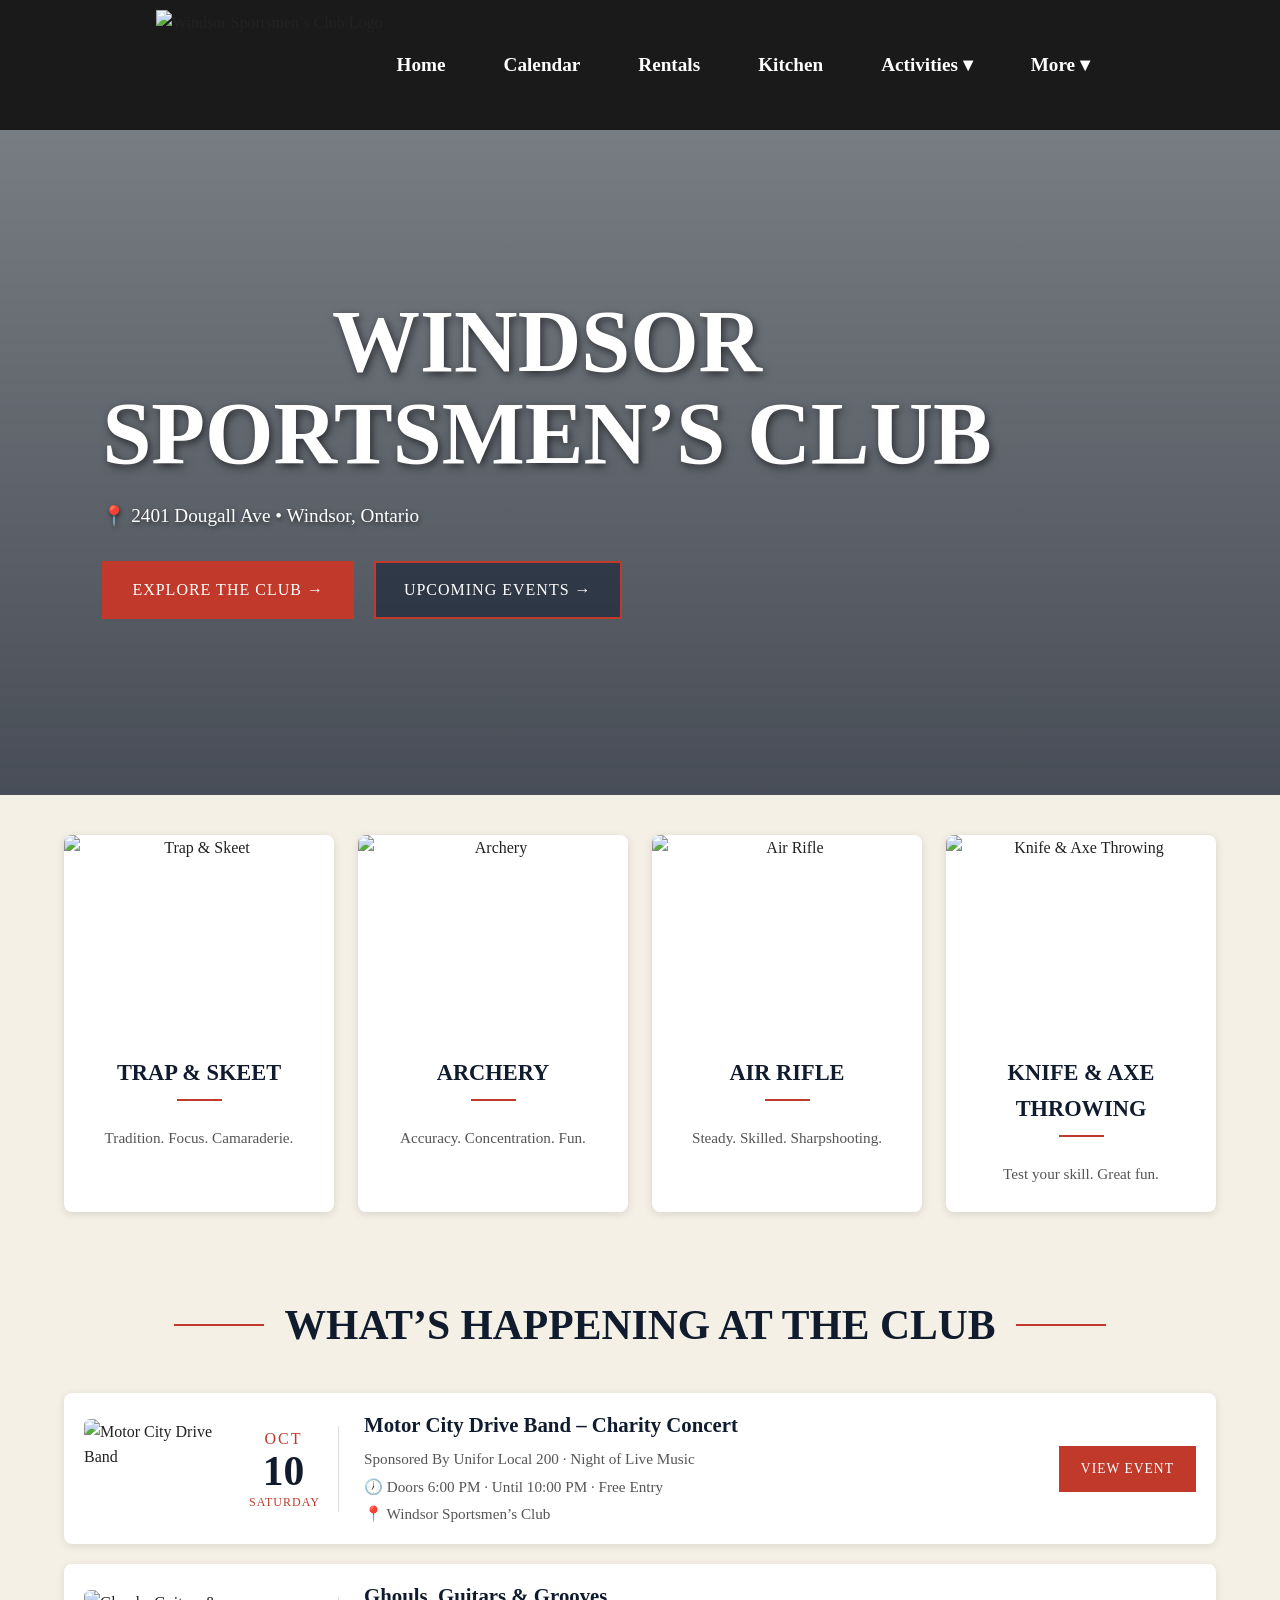
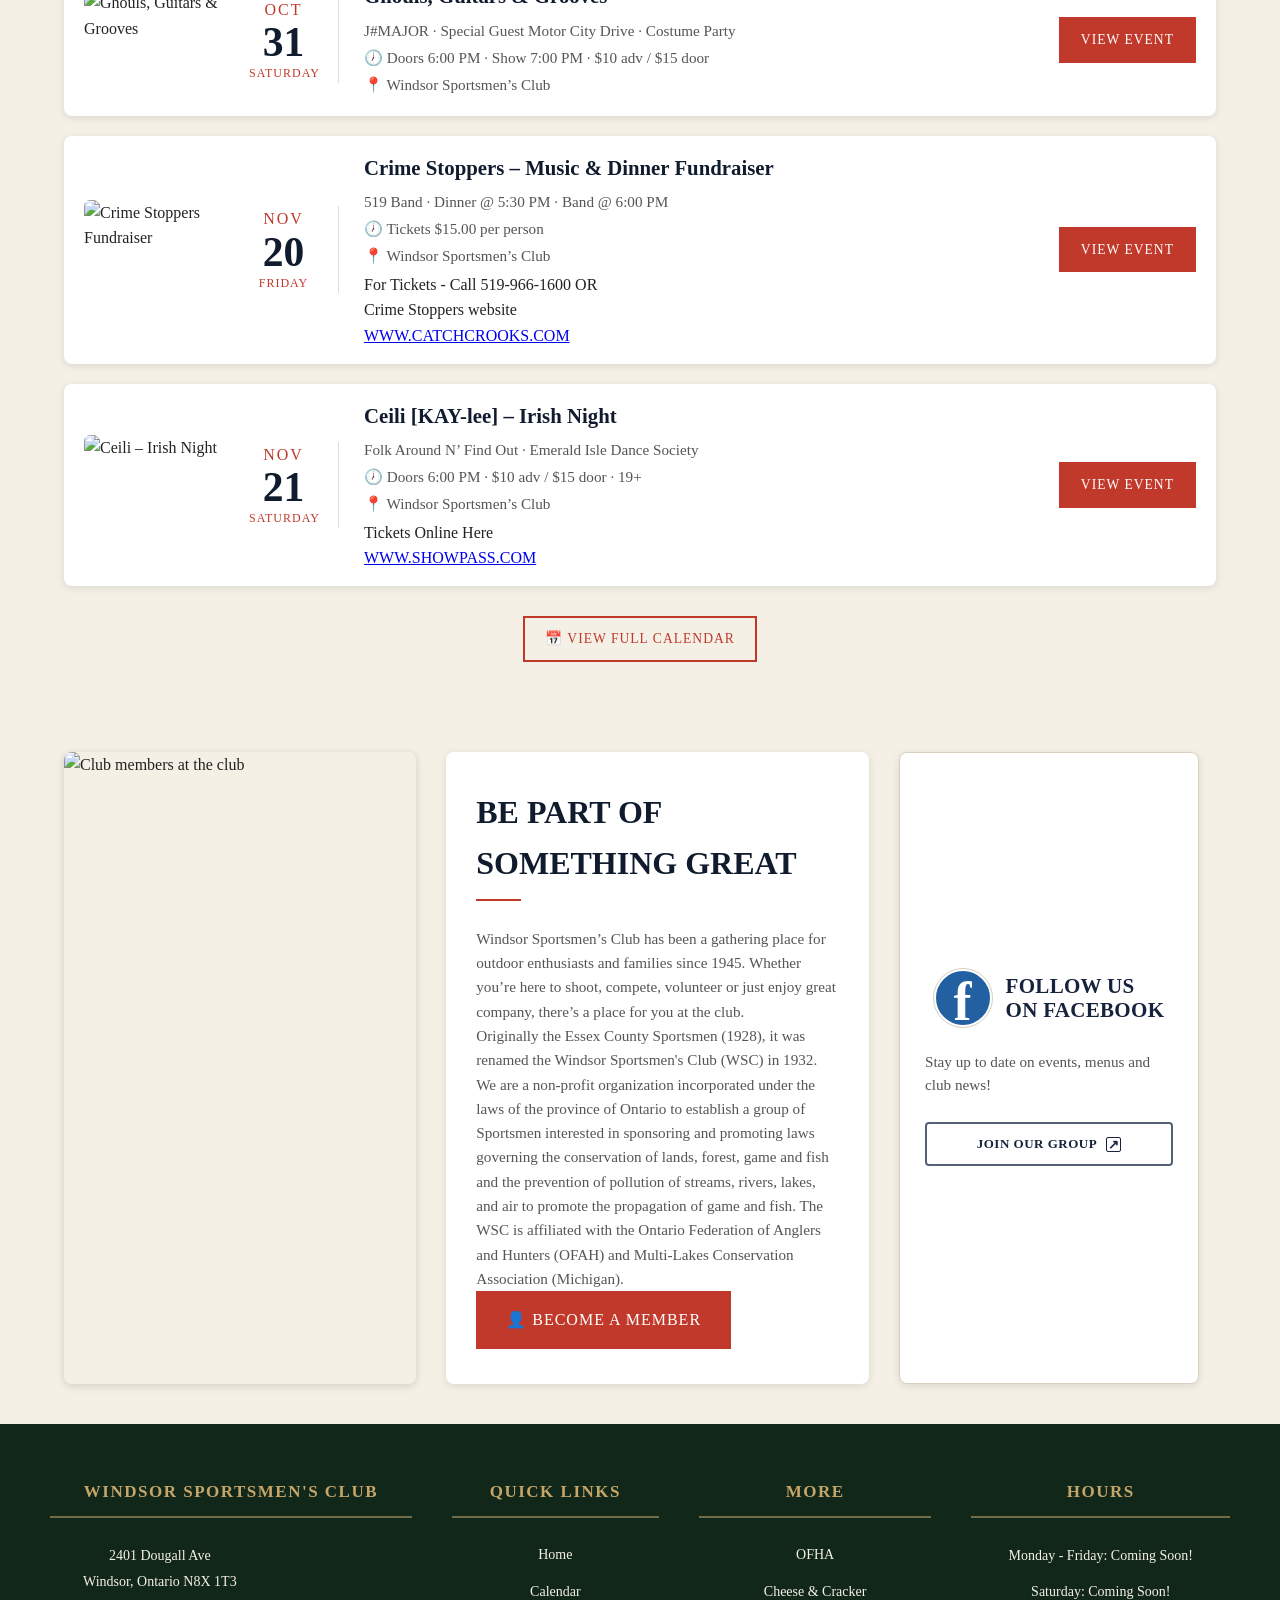
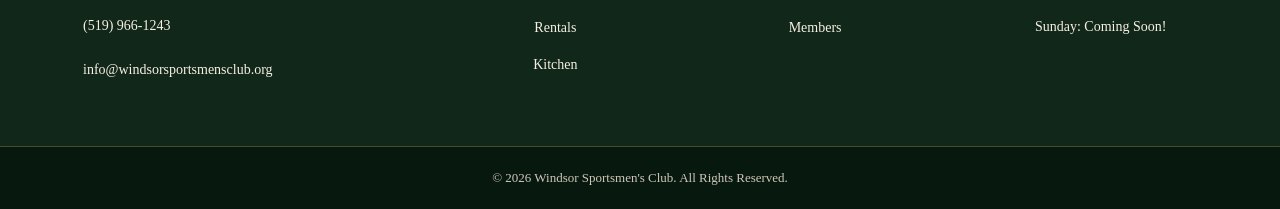
==== commit 5c9ca284: "Update index.html" ====
--- a/index.html
+++ b/index.html
@@ -17,7 +17,7 @@
 <body class="home">
 
 <!-- =========================================================
-     NAVIGATION (DIRECTLY INCLUDED) — UNCHANGED
+     NAVIGATION (DIRECTLY INCLUDED)
 ========================================================= -->
 <header>
     <nav class="main-nav">
@@ -38,6 +38,26 @@
             <li><a href="private-events.html">Rentals</a></li>
             <li><a href="kitchen.html">Kitchen</a></li>
 
+            <!-- ACTIVITIES DROPDOWN -->
+            <li class="dropdown">
+                <a href="#">Activities ▾</a>
+
+                <ul class="dropdown-menu">
+
+                    <li><a href="trap-skeet.html">Trap & Skeet</a></li>
+                    <li><a href="archery.html">Archery</a></li>
+                    <li><a href="air-rifle.html">Air Rifle</a></li>
+                    
+                    <li>
+                        <a href="KnifeAxe.html" class="knifeaxe-link">
+                            Knife & Axe<br>
+                            <span class="knifeaxe-sub">Throwing</span>
+                        </a>
+                    </li>
+
+                </ul>
+            </li>
+
              <!-- MORE DROPDOWN -->
             <li class="dropdown">
                 <a href="#">More ▾</a>
@@ -45,7 +65,7 @@
                 <ul class="dropdown-menu">
 
                     <li><a href="ofha.html">OFHA</a></li>
-                    <li><a href="cheese-cracker.html">Cheese & Cracker</a></li>
+                    <li><a href="cheese-cracker.html">Cheese & Cracker</a></li>                
                     <li><a href="members.html">Members</a></li>
 
                 </ul>
@@ -53,6 +73,7 @@
 
         </ul>
     </nav>
+    
 </header>
 
 <main>
--- a/styles/index.css
+++ b/styles/index.css
@@ -1,9 +1,3 @@
-/* =========================================================
-   Windsor Sportsmen's Club — NEW Homepage Styles
-   styles/index.css
-   All visual changes for the new homepage live HERE.
-========================================================= */
-
 /* ----- Color palette (from the mockup) ----- */
 :root {
     --navy: #101c2e;
@@ -728,4 +722,3 @@
     }
 
 }
-
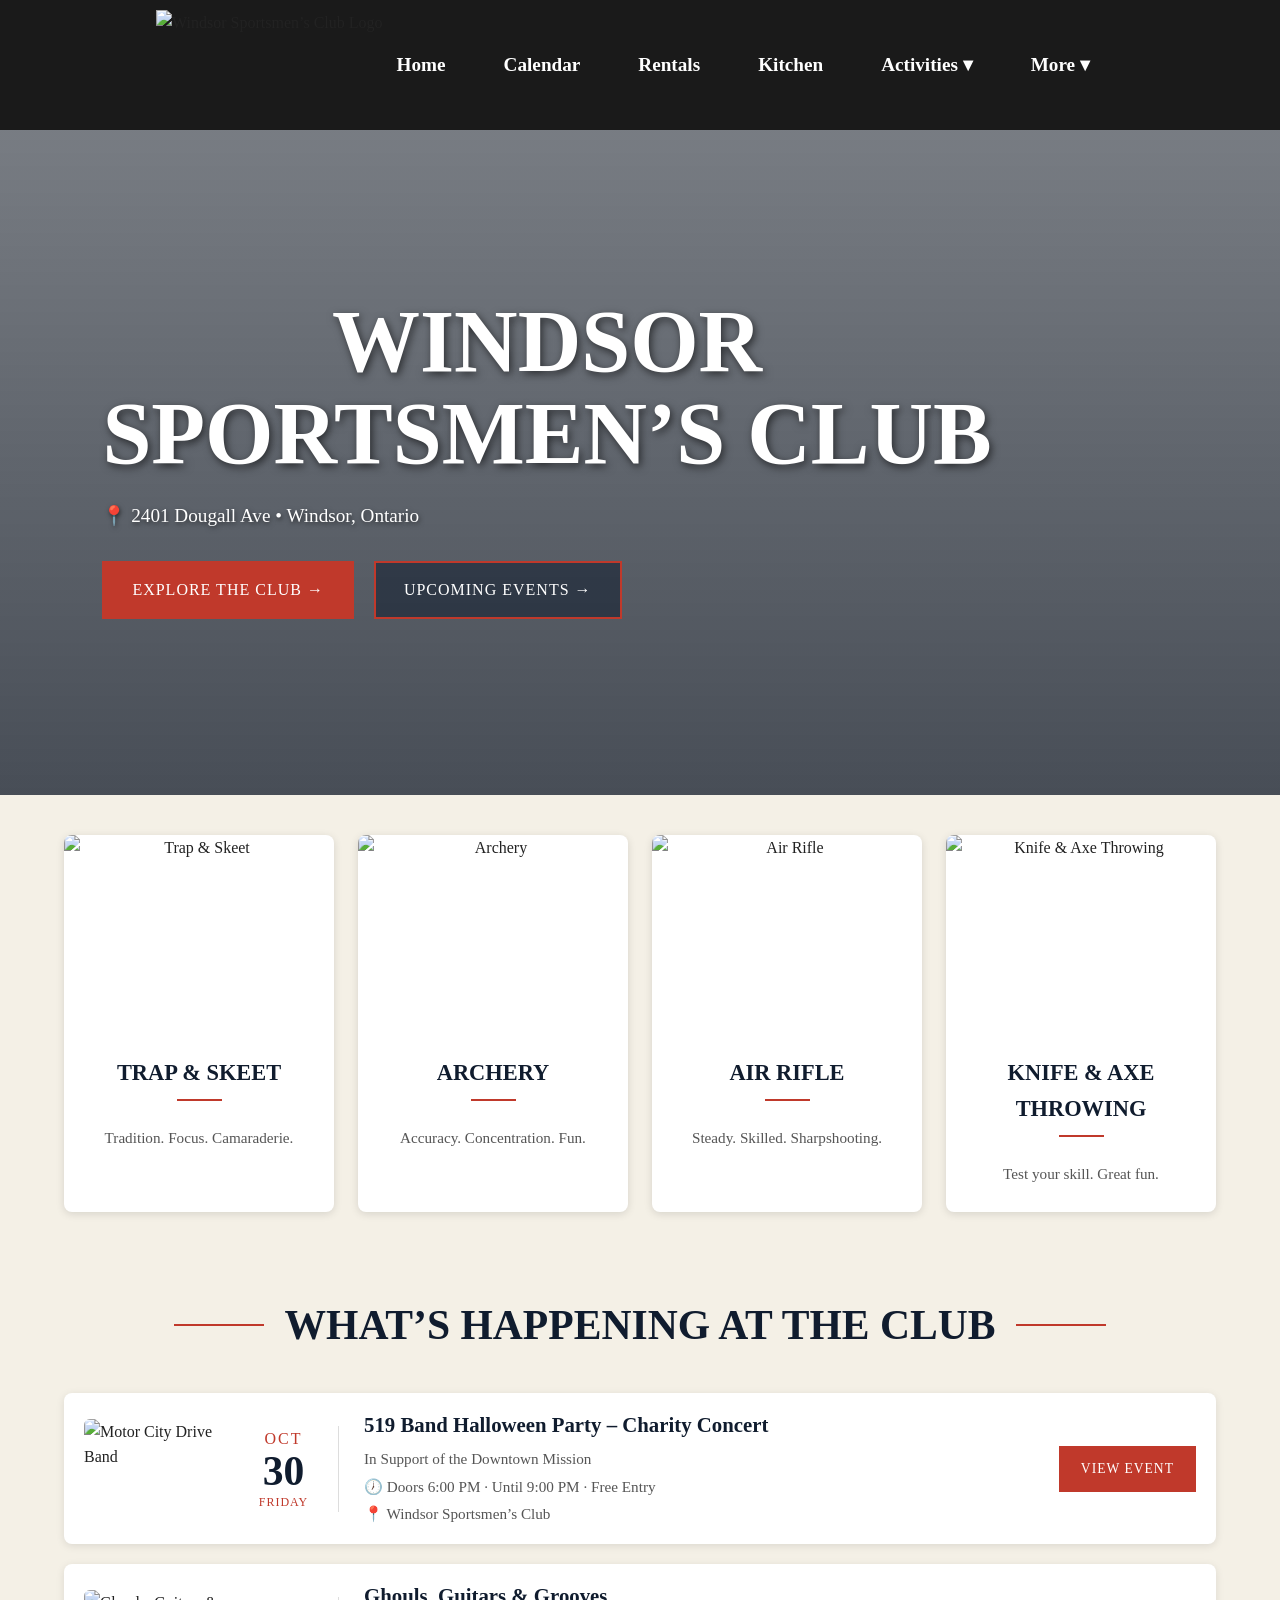
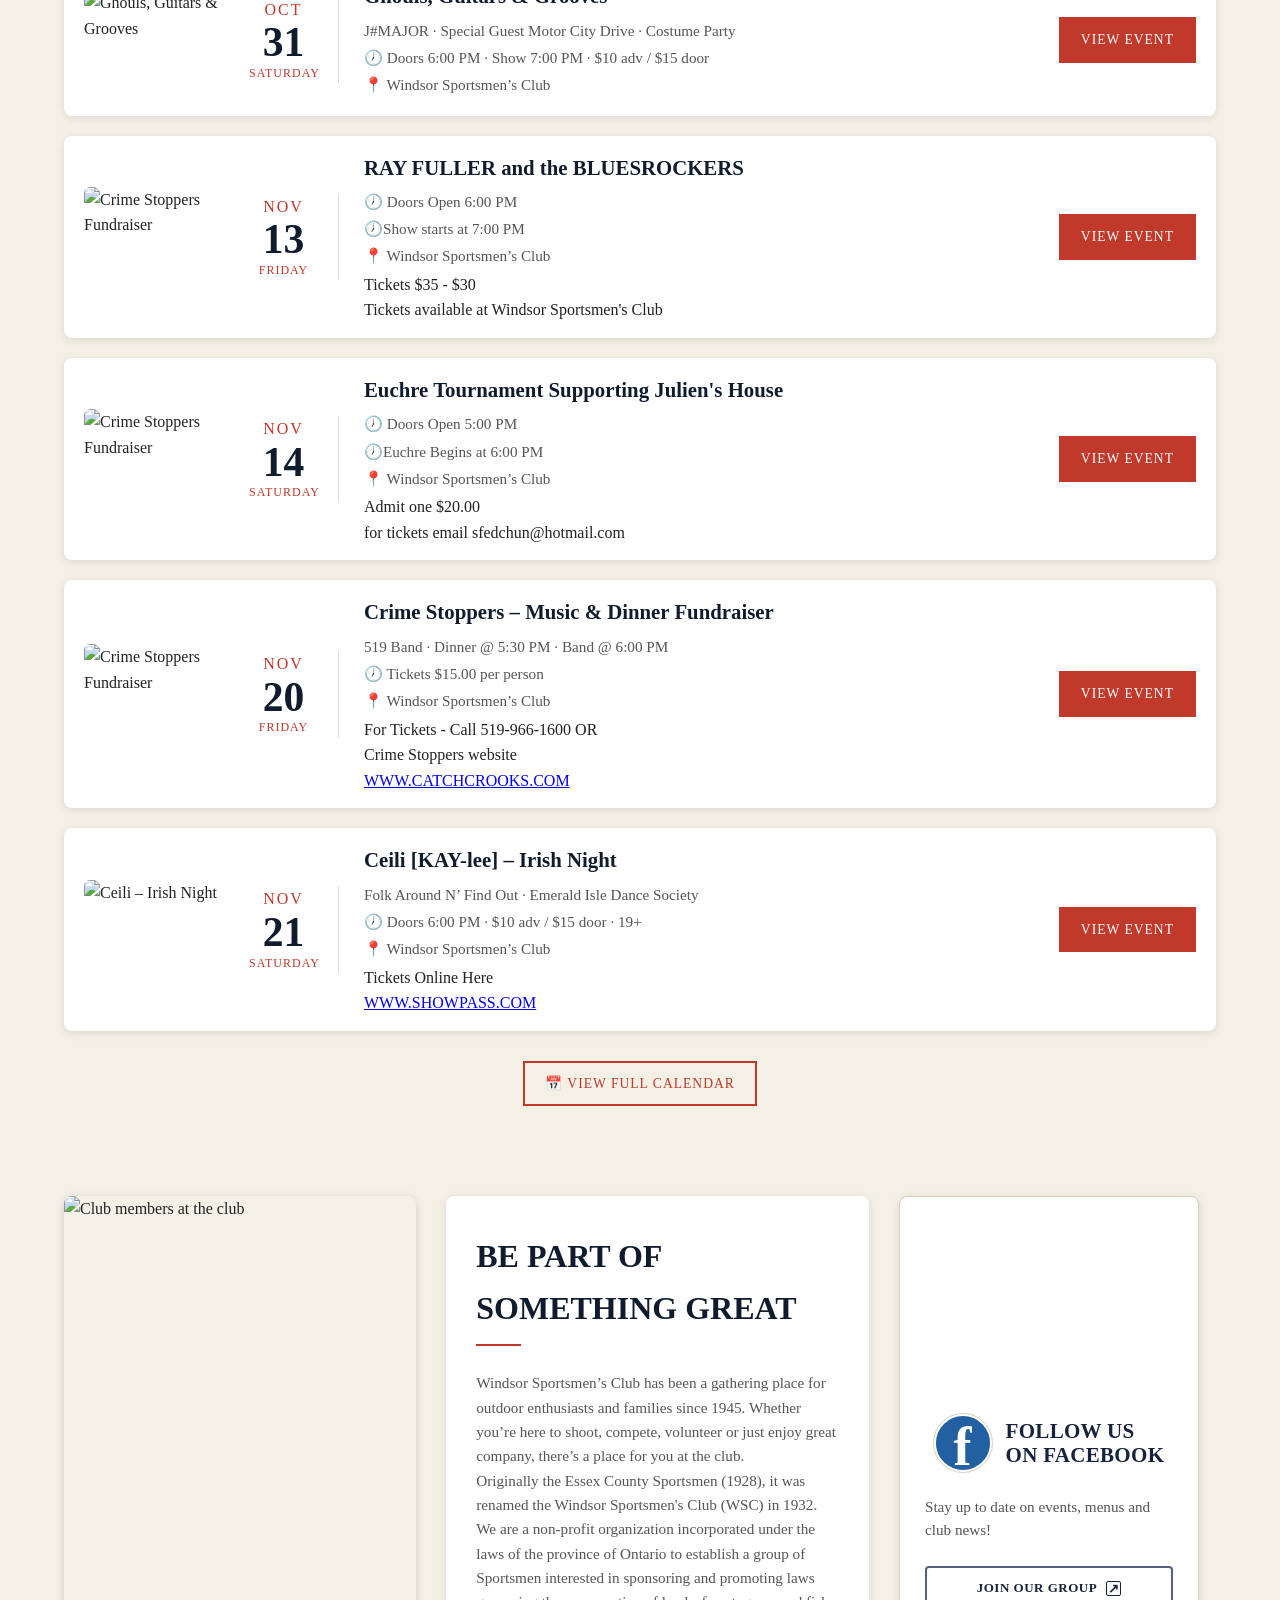
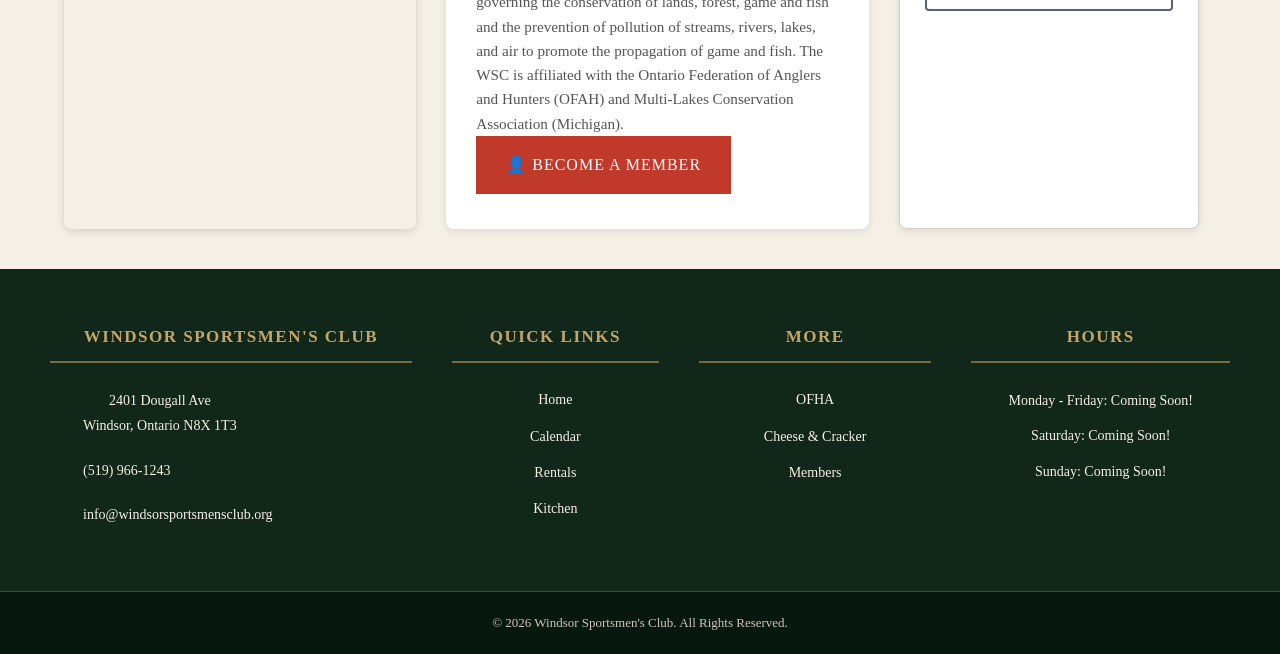
==== commit 8a1bc5f0: "Revise event information and images in index.html Updated event details and images for upcoming even" ====
--- a/index.html
+++ b/index.html
@@ -157,37 +157,37 @@
         <span class="line"></span>
     </h2>
 
-    <!-- EVENT 1 -->
+     <!-- EVENT 1 -->
     <div class="event-row">
 
-        <img src="images/facebook_1791176441052_75127385114109693631.jpg"
+        <img src="images/519halloween.png"
              alt="Motor City Drive Band"
              class="clickable-vertical-img"
-             onclick="openFullscreenImage('images/facebook_1791176441052_7512738511410969363.jpg')">
+             onclick="openFullscreenImage('images/oct30th519band.jpg')">
 
         <div class="event-date">
             <span class="event-month">OCT</span>
-            <span class="event-day">10</span>
-            <span class="event-weekday">Saturday</span>
+            <span class="event-day">30</span>
+            <span class="event-weekday">Friday</span>
         </div>
 
         <div class="event-details">
             <h3>
-                <a href="images/facebook_1791176441052_7512738511410969363.jpg"
+                <a href="images/oct30th519band.jpg"
                     target="_blank"
                     class="event-title-link">
-                    Motor City Drive Band – Charity Concert
+                    519 Band Halloween Party – Charity Concert
                 </a>
             </h3>
-            <p>Sponsored By Unifor Local 200 · Night of Live Music</p>
-            <p>🕖 Doors 6:00 PM · Until 10:00 PM · Free Entry</p>
+            <p>In Support of the Downtown Mission</p>
+            <p>🕖 Doors 6:00 PM · Until 9:00 PM · Free Entry</p>
             <p>📍 Windsor Sportsmen’s Club</p>
         </div>
 
         <a href="calendar.html" class="btn btn-solid btn-small">View Event</a>
 
     </div>
-
+    
     <!-- EVENT 2 -->
     <div class="event-row">
 
@@ -220,6 +220,72 @@
     </div>
 
     <!-- EVENT 3 -->
+    <div class="event-row">
+
+        <img src="images/bluesnov13th.png"
+             alt="Crime Stoppers Fundraiser"
+             class="clickable-vertical-img"
+             onclick="openFullscreenImage('images/bluesnov13n.jpg')">
+
+        <div class="event-date">
+            <span class="event-month">NOV</span>
+            <span class="event-day">13</span>
+            <span class="event-weekday">Friday</span>
+        </div>
+
+        <div class="event-details">
+            <h3>
+                <a href="images/bluesnov13n.jpg"
+                   target="_blank"
+                   class="event-title-link">
+                    RAY FULLER and the BLUESROCKERS
+                </a>
+            </h3>
+            <p>🕖 Doors Open 6:00 PM</p>
+            <p>🕖Show starts at 7:00 PM</p>
+            <p>📍 Windsor Sportsmen’s Club</p>
+            Tickets $35 - $30<br>
+            Tickets available at Windsor Sportsmen's Club<br>
+        </div>
+
+        <a href="calendar.html" class="btn btn-solid btn-small">View Event</a>
+
+    </div>
+    
+    <!-- EVENT 4 -->
+    <div class="event-row">
+
+        <img src="images/euchre t small.png"
+             alt="Crime Stoppers Fundraiser"
+             class="clickable-vertical-img"
+             onclick="openFullscreenImage('images/euchre tournamentnov14.jpg')">
+
+        <div class="event-date">
+            <span class="event-month">NOV</span>
+            <span class="event-day">14</span>
+            <span class="event-weekday">Saturday</span>
+        </div>
+
+        <div class="event-details">
+            <h3>
+                <a href="images/euchre tournamentnov14.jpg"
+                   target="_blank"
+                   class="event-title-link">
+                    Euchre Tournament Supporting Julien's House
+                </a>
+            </h3>
+            <p>🕖 Doors Open 5:00 PM</p>
+            <p>🕖Euchre Begins at 6:00 PM</p>
+            <p>📍 Windsor Sportsmen’s Club</p>
+            Admit one $20.00<br>
+            for tickets email sfedchun@hotmail.com<br>
+        </div>
+
+        <a href="calendar.html" class="btn btn-solid btn-small">View Event</a>
+
+    </div>
+    
+    <!-- EVENT 5 -->
     <div class="event-row">
 
         <img src="images/crimestoppersfundnov20.jpg"
@@ -253,7 +319,7 @@
 
     </div>
 
-    <!-- EVENT 4 -->
+    <!-- EVENT 6 -->
     <div class="event-row">
 
         <img src="images/Ceili_Flyer_Editable.jpg"
@@ -298,7 +364,7 @@
 <section class="membership-section">
 
     <!-- LEFT: PHOTO -->
-    <img src="images/meeting1.png"
+    <img src="images/meeting.png"
          alt="Club members at the club"
          class="membership-image">
 
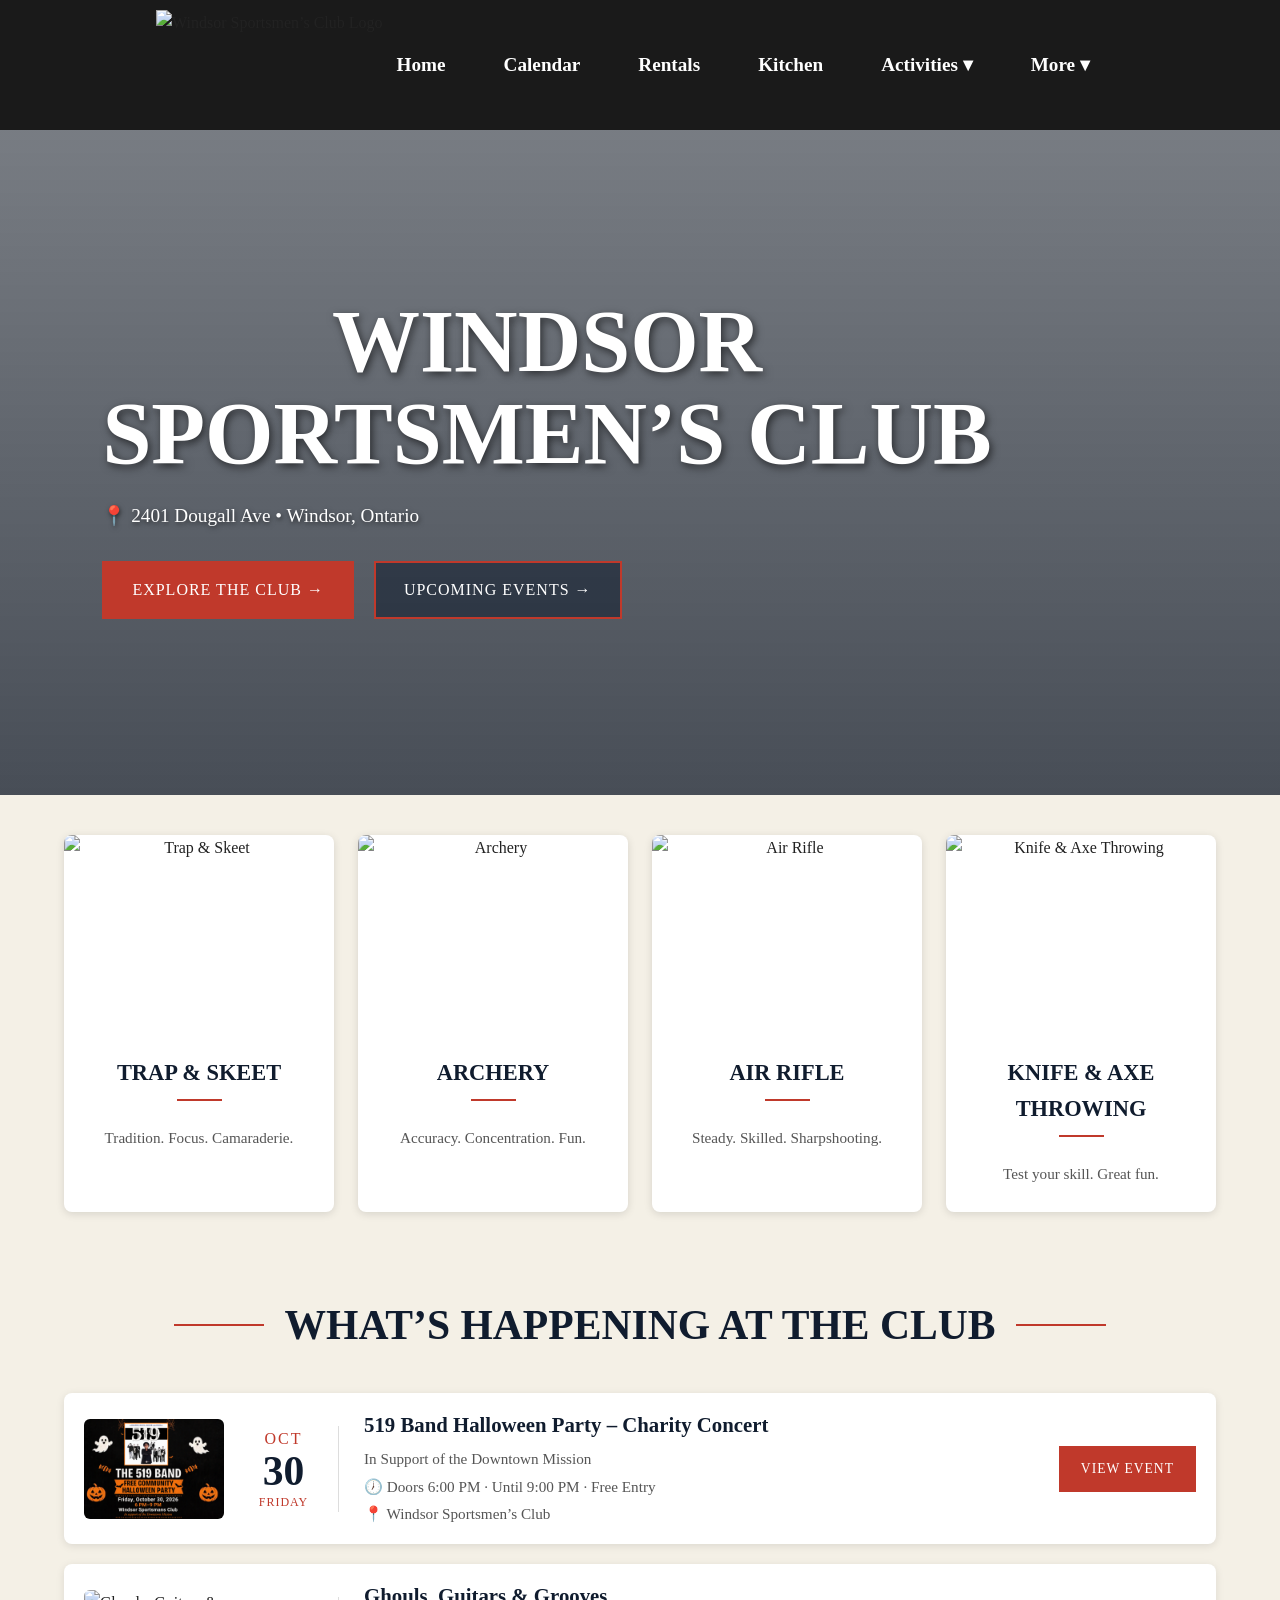
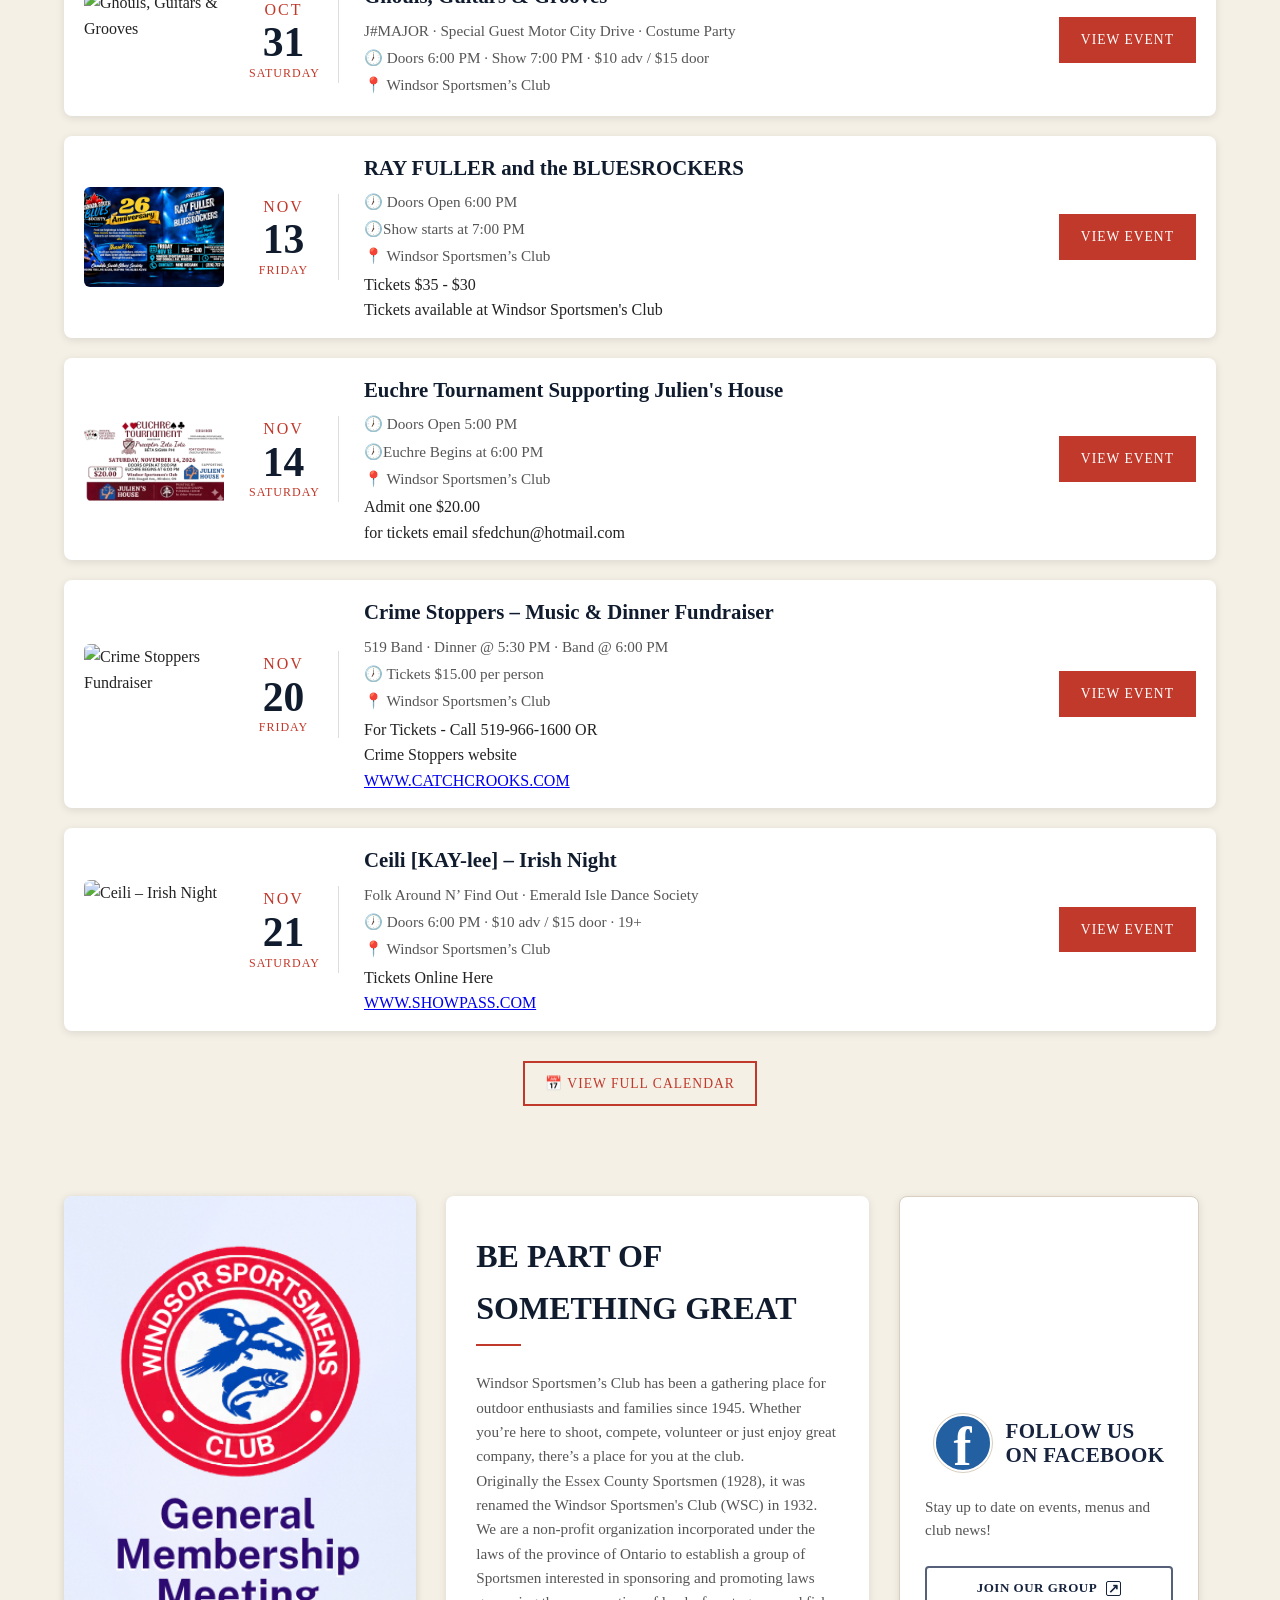
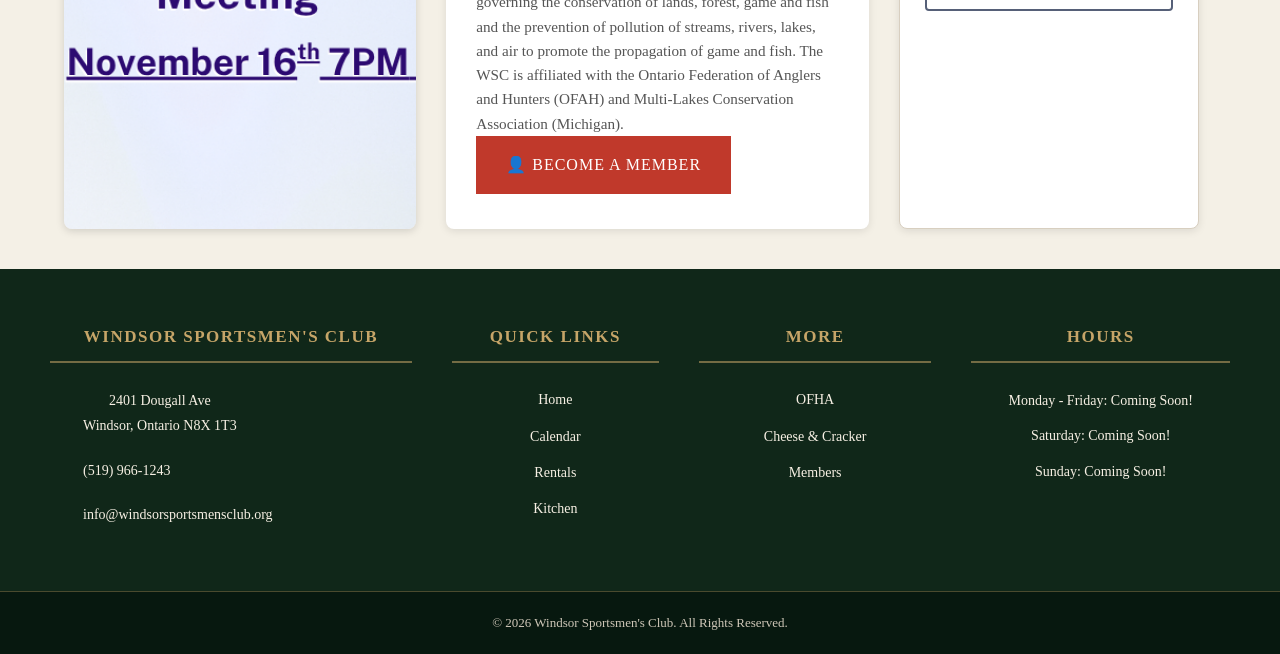
==== commit 7e6c1a52: "Add navigation stylesheet to index.html" ====
--- a/index.html
+++ b/index.html
@@ -8,6 +8,7 @@
     <!-- =========================================================
          PAGE STYLESHEETS
     ========================================================== -->
+    <link rel="stylesheet" href="styles/nav.css">
     <link rel="stylesheet" href="styles.css?v=10">
     <link rel="stylesheet" href="styles/home.css">
     <link rel="stylesheet" href="styles/index.css">
